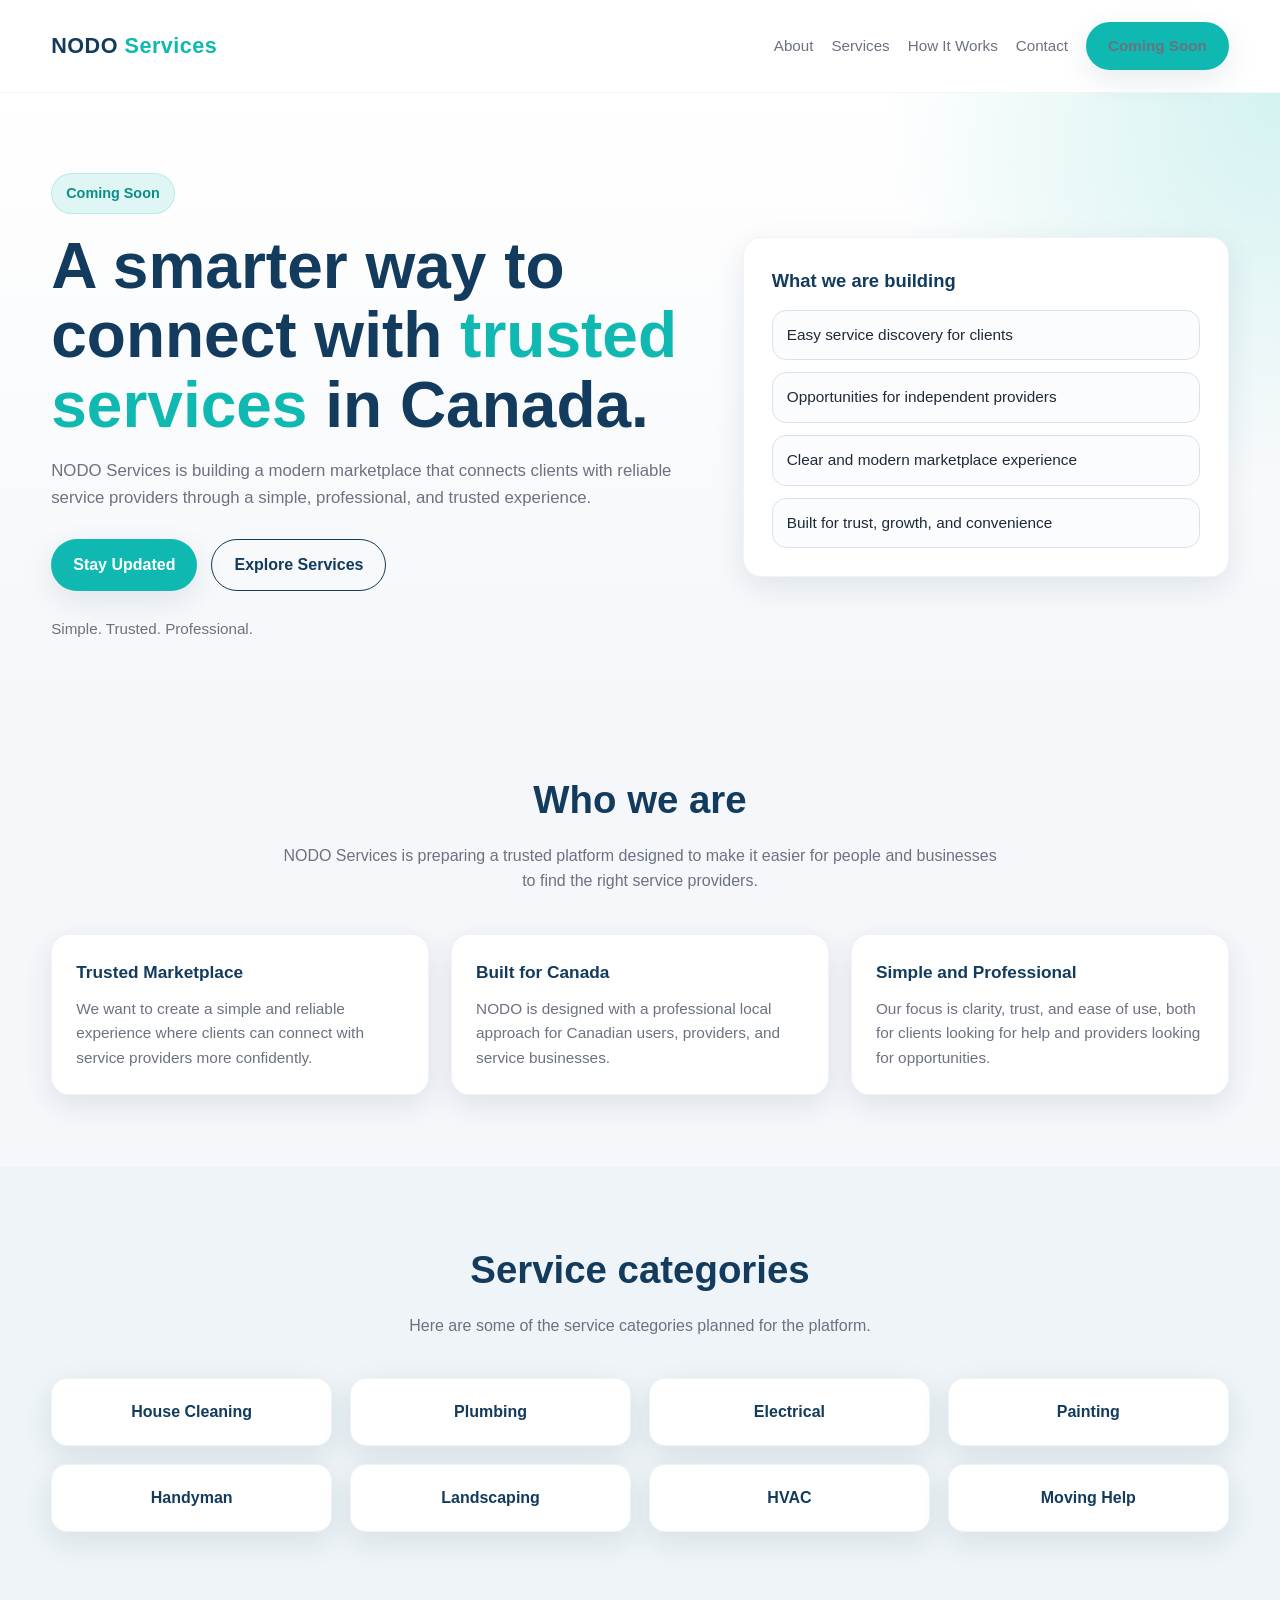
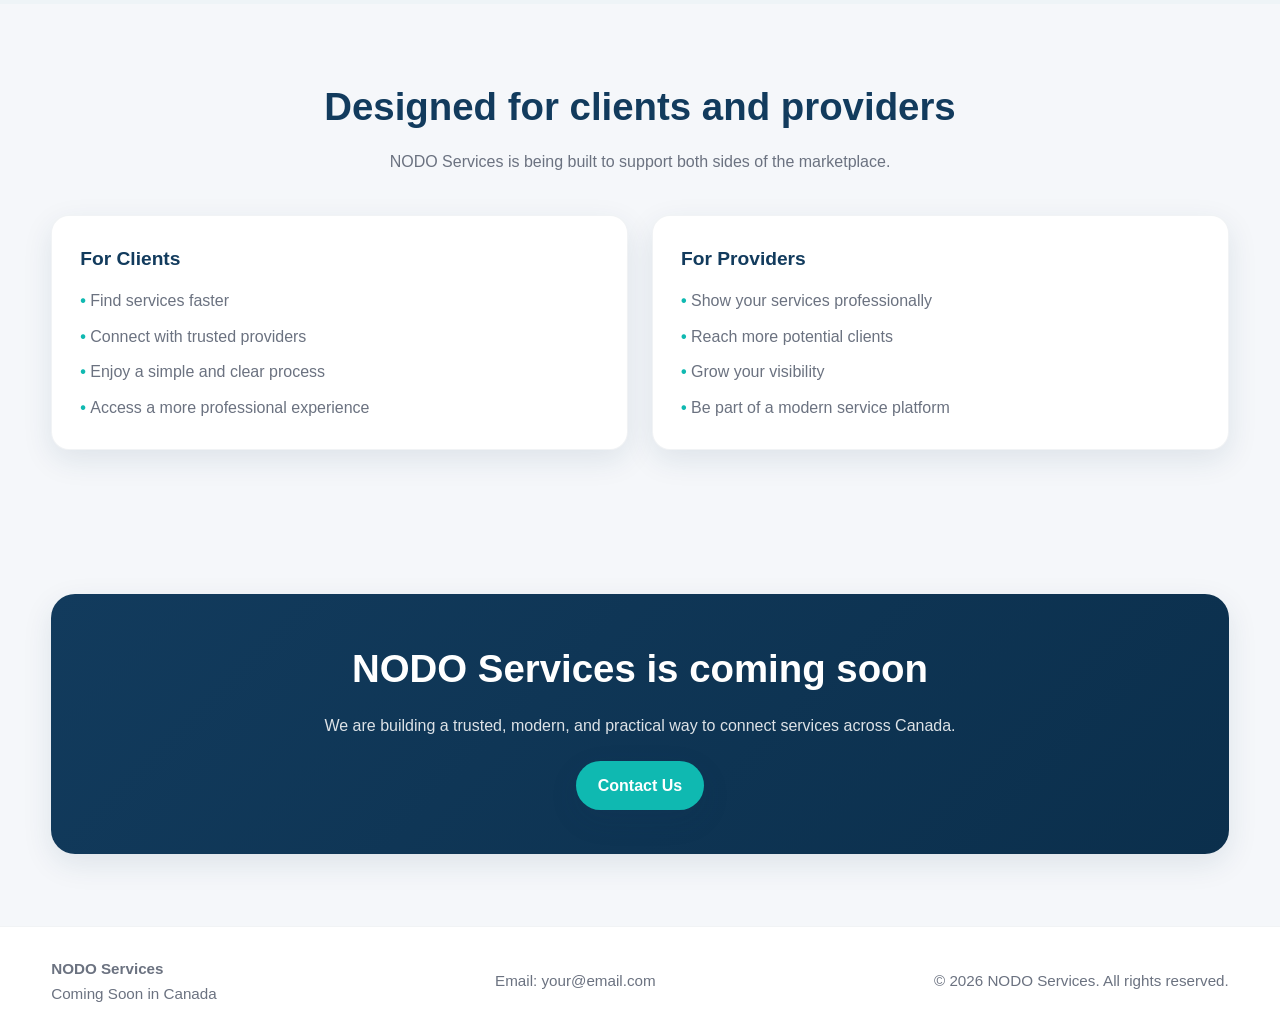
==== index.html @ 9029a801 "index.html" ====
<!DOCTYPE html>
<html lang="en">
<head>
  <meta charset="UTF-8" />
  <meta name="viewport" content="width=device-width, initial-scale=1.0" />
  <title>NODO Services | Coming Soon</title>
  <meta
    name="description"
    content="NODO Services is building a trusted Canadian marketplace connecting clients with service providers."
  />
  <style>
    :root {
      --primary: #0FB9B1;
      --primary-dark: #0A8F89;
      --secondary: #123B5D;
      --bg: #F5F7FA;
      --white: #FFFFFF;
      --text: #1F2A37;
      --muted: #6B7280;
      --border: #D9E2EC;
      --shadow: 0 10px 30px rgba(18, 59, 93, 0.10);
      --radius: 18px;
      --max-width: 1180px;
    }

    * {
      box-sizing: border-box;
      margin: 0;
      padding: 0;
    }

    html {
      scroll-behavior: smooth;
    }

    body {
      font-family: Arial, sans-serif;
      background: var(--bg);
      color: var(--text);
      line-height: 1.6;
    }

    a {
      text-decoration: none;
      color: inherit;
    }

    img {
      max-width: 100%;
      display: block;
    }

    .container {
      width: min(92%, var(--max-width));
      margin: 0 auto;
    }

    .topbar {
      padding: 22px 0;
      background: var(--white);
      border-bottom: 1px solid rgba(0,0,0,0.04);
      position: sticky;
      top: 0;
      z-index: 20;
    }

    .nav {
      display: flex;
      align-items: center;
      justify-content: space-between;
      gap: 20px;
    }

    .logo {
      font-size: 1.35rem;
      font-weight: 700;
      color: var(--secondary);
      letter-spacing: 0.5px;
    }

    .logo span {
      color: var(--primary);
    }

    .nav-links {
      display: flex;
      align-items: center;
      gap: 18px;
      flex-wrap: wrap;
    }

    .nav-links a {
      color: var(--muted);
      font-size: 0.95rem;
      transition: 0.2s ease;
    }

    .nav-links a:hover {
      color: var(--secondary);
    }

    .btn {
      display: inline-flex;
      align-items: center;
      justify-content: center;
      padding: 12px 22px;
      border-radius: 999px;
      font-weight: 700;
      transition: 0.2s ease;
      border: none;
      cursor: pointer;
    }

    .btn-primary {
      background: var(--primary);
      color: var(--white);
      box-shadow: var(--shadow);
    }

    .btn-primary:hover {
      background: var(--primary-dark);
      transform: translateY(-1px);
    }

    .btn-outline {
      border: 1.5px solid var(--secondary);
      color: var(--secondary);
      background: transparent;
    }

    .btn-outline:hover {
      background: rgba(18, 59, 93, 0.06);
    }

    .hero {
      padding: 80px 0 56px;
      background:
        radial-gradient(circle at top right, rgba(15, 185, 177, 0.18), transparent 28%),
        linear-gradient(180deg, #ffffff 0%, #f5f7fa 100%);
    }

    .hero-grid {
      display: grid;
      grid-template-columns: 1.15fr 0.85fr;
      gap: 34px;
      align-items: center;
    }

    .badge {
      display: inline-block;
      background: rgba(15, 185, 177, 0.12);
      color: var(--primary-dark);
      border: 1px solid rgba(15, 185, 177, 0.18);
      padding: 8px 14px;
      border-radius: 999px;
      font-size: 0.9rem;
      font-weight: 700;
      margin-bottom: 18px;
    }

    .hero h1 {
      font-size: clamp(2.2rem, 5vw, 4rem);
      line-height: 1.08;
      color: var(--secondary);
      margin-bottom: 18px;
    }

    .hero h1 span {
      color: var(--primary);
    }

    .hero p {
      font-size: 1.05rem;
      color: var(--muted);
      max-width: 640px;
      margin-bottom: 28px;
    }

    .hero-actions {
      display: flex;
      gap: 14px;
      flex-wrap: wrap;
      margin-bottom: 26px;
    }

    .hero-note {
      color: var(--muted);
      font-size: 0.95rem;
    }

    .hero-card {
      background: var(--white);
      border-radius: var(--radius);
      padding: 28px;
      box-shadow: var(--shadow);
      border: 1px solid rgba(18, 59, 93, 0.06);
    }

    .hero-card h3 {
      color: var(--secondary);
      margin-bottom: 14px;
      font-size: 1.15rem;
    }

    .hero-list {
      list-style: none;
      display: grid;
      gap: 12px;
    }

    .hero-list li {
      padding: 12px 14px;
      border: 1px solid var(--border);
      border-radius: 14px;
      background: #fbfcfd;
      color: var(--text);
      font-size: 0.96rem;
    }

    .section {
      padding: 72px 0;
    }

    .section-title {
      text-align: center;
      max-width: 720px;
      margin: 0 auto 40px;
    }

    .section-title h2 {
      color: var(--secondary);
      font-size: clamp(1.8rem, 3vw, 2.6rem);
      margin-bottom: 12px;
    }

    .section-title p {
      color: var(--muted);
      font-size: 1rem;
    }

    .cards {
      display: grid;
      grid-template-columns: repeat(3, 1fr);
      gap: 22px;
    }

    .card {
      background: var(--white);
      padding: 24px;
      border-radius: var(--radius);
      border: 1px solid rgba(18, 59, 93, 0.06);
      box-shadow: var(--shadow);
    }

    .card h3 {
      color: var(--secondary);
      margin-bottom: 10px;
      font-size: 1.08rem;
    }

    .card p {
      color: var(--muted);
      font-size: 0.96rem;
    }

    .services-grid {
      display: grid;
      grid-template-columns: repeat(4, 1fr);
      gap: 18px;
    }

    .service-item {
      background: var(--white);
      border-radius: 16px;
      padding: 20px 18px;
      text-align: center;
      border: 1px solid rgba(18, 59, 93, 0.06);
      box-shadow: var(--shadow);
      font-weight: 700;
      color: var(--secondary);
    }

    .split {
      display: grid;
      grid-template-columns: 1fr 1fr;
      gap: 24px;
    }

    .panel {
      background: var(--white);
      border-radius: var(--radius);
      padding: 28px;
      box-shadow: var(--shadow);
      border: 1px solid rgba(18, 59, 93, 0.06);
    }

    .panel h3 {
      color: var(--secondary);
      margin-bottom: 14px;
      font-size: 1.2rem;
    }

    .panel ul {
      list-style: none;
      display: grid;
      gap: 10px;
      color: var(--muted);
    }

    .panel ul li::before {
      content: "• ";
      color: var(--primary);
      font-weight: bold;
    }

    .cta {
      padding: 72px 0;
    }

    .cta-box {
      background: linear-gradient(135deg, var(--secondary), #0b2f4c);
      color: var(--white);
      border-radius: 24px;
      padding: 44px 32px;
      text-align: center;
      box-shadow: var(--shadow);
    }

    .cta-box h2 {
      font-size: clamp(1.8rem, 3vw, 2.8rem);
      margin-bottom: 14px;
    }

    .cta-box p {
      max-width: 700px;
      margin: 0 auto 22px;
      color: rgba(255,255,255,0.86);
    }

    .cta-box .btn-primary {
      background: var(--primary);
    }

    .footer {
      background: var(--white);
      border-top: 1px solid rgba(18, 59, 93, 0.06);
      padding: 30px 0;
    }

    .footer-inner {
      display: flex;
      justify-content: space-between;
      align-items: center;
      gap: 16px;
      flex-wrap: wrap;
      color: var(--muted);
      font-size: 0.95rem;
    }

    @media (max-width: 980px) {
      .hero-grid,
      .cards,
      .services-grid,
      .split {
        grid-template-columns: 1fr 1fr;
      }
    }

    @media (max-width: 720px) {
      .nav {
        flex-direction: column;
        align-items: flex-start;
      }

      .nav-links {
        gap: 12px;
      }

      .hero {
        padding-top: 56px;
      }

      .hero-grid,
      .cards,
      .services-grid,
      .split {
        grid-template-columns: 1fr;
      }

      .hero-actions {
        flex-direction: column;
        align-items: stretch;
      }

      .footer-inner {
        flex-direction: column;
        align-items: flex-start;
      }
    }
  </style>
</head>
<body>
  <header class="topbar">
    <div class="container nav">
      <div class="logo">NODO <span>Services</span></div>
      <nav class="nav-links">
        <a href="#about">About</a>
        <a href="#services">Services</a>
        <a href="#clients-providers">How It Works</a>
        <a href="#contact">Contact</a>
        <a href="#contact" class="btn btn-primary">Coming Soon</a>
      </nav>
    </div>
  </header>

  <section class="hero">
    <div class="container hero-grid">
      <div>
        <div class="badge">Coming Soon</div>
        <h1>A smarter way to connect with <span>trusted services</span> in Canada.</h1>
        <p>
          NODO Services is building a modern marketplace that connects clients
          with reliable service providers through a simple, professional, and trusted experience.
        </p>

        <div class="hero-actions">
          <a href="#contact" class="btn btn-primary">Stay Updated</a>
          <a href="#services" class="btn btn-outline">Explore Services</a>
        </div>

        <div class="hero-note">
          Simple. Trusted. Professional.
        </div>
      </div>

      <div class="hero-card">
        <h3>What we are building</h3>
        <ul class="hero-list">
          <li>Easy service discovery for clients</li>
          <li>Opportunities for independent providers</li>
          <li>Clear and modern marketplace experience</li>
          <li>Built for trust, growth, and convenience</li>
        </ul>
      </div>
    </div>
  </section>

  <section id="about" class="section">
    <div class="container">
      <div class="section-title">
        <h2>Who we are</h2>
        <p>
          NODO Services is preparing a trusted platform designed to make it easier
          for people and businesses to find the right service providers.
        </p>
      </div>

      <div class="cards">
        <div class="card">
          <h3>Trusted Marketplace</h3>
          <p>
            We want to create a simple and reliable experience where clients can
            connect with service providers more confidently.
          </p>
        </div>

        <div class="card">
          <h3>Built for Canada</h3>
          <p>
            NODO is designed with a professional local approach for Canadian users,
            providers, and service businesses.
          </p>
        </div>

        <div class="card">
          <h3>Simple and Professional</h3>
          <p>
            Our focus is clarity, trust, and ease of use, both for clients looking
            for help and providers looking for opportunities.
          </p>
        </div>
      </div>
    </div>
  </section>

  <section id="services" class="section" style="background: #eef4f7;">
    <div class="container">
      <div class="section-title">
        <h2>Service categories</h2>
        <p>
          Here are some of the service categories planned for the platform.
        </p>
      </div>

      <div class="services-grid">
        <div class="service-item">House Cleaning</div>
        <div class="service-item">Plumbing</div>
        <div class="service-item">Electrical</div>
        <div class="service-item">Painting</div>
        <div class="service-item">Handyman</div>
        <div class="service-item">Landscaping</div>
        <div class="service-item">HVAC</div>
        <div class="service-item">Moving Help</div>
      </div>
    </div>
  </section>

  <section id="clients-providers" class="section">
    <div class="container">
      <div class="section-title">
        <h2>Designed for clients and providers</h2>
        <p>
          NODO Services is being built to support both sides of the marketplace.
        </p>
      </div>

      <div class="split">
        <div class="panel">
          <h3>For Clients</h3>
          <ul>
            <li>Find services faster</li>
            <li>Connect with trusted providers</li>
            <li>Enjoy a simple and clear process</li>
            <li>Access a more professional experience</li>
          </ul>
        </div>

        <div class="panel">
          <h3>For Providers</h3>
          <ul>
            <li>Show your services professionally</li>
            <li>Reach more potential clients</li>
            <li>Grow your visibility</li>
            <li>Be part of a modern service platform</li>
          </ul>
        </div>
      </div>
    </div>
  </section>

  <section class="cta">
    <div class="container">
      <div class="cta-box">
        <h2>NODO Services is coming soon</h2>
        <p>
          We are building a trusted, modern, and practical way to connect services across Canada.
        </p>
        <a href="#contact" class="btn btn-primary">Contact Us</a>
      </div>
    </div>
  </section>

  <footer id="contact" class="footer">
    <div class="container footer-inner">
      <div>
        <strong>NODO Services</strong><br />
        Coming Soon in Canada
      </div>
      <div>
        Email: your@email.com
      </div>
      <div>
        © 2026 NODO Services. All rights reserved.
      </div>
    </div>
  </footer>
</body>
</html>
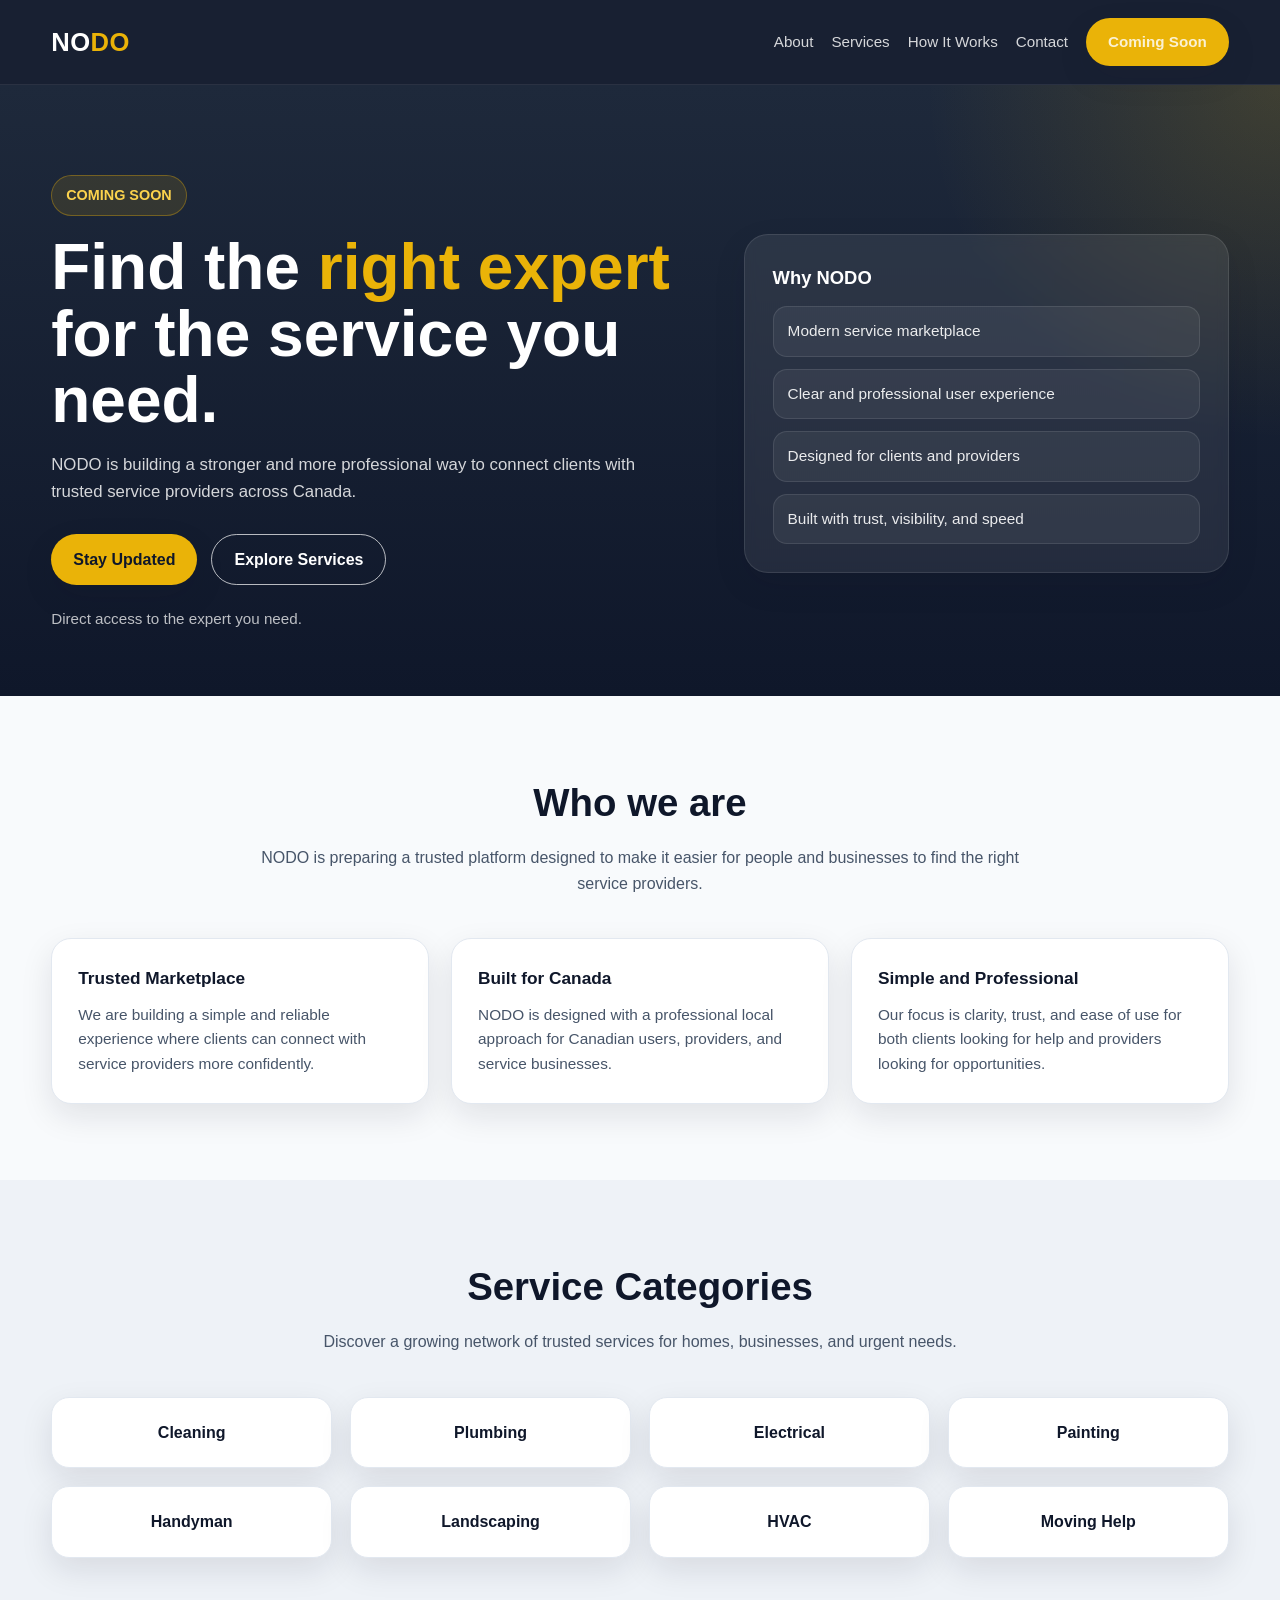
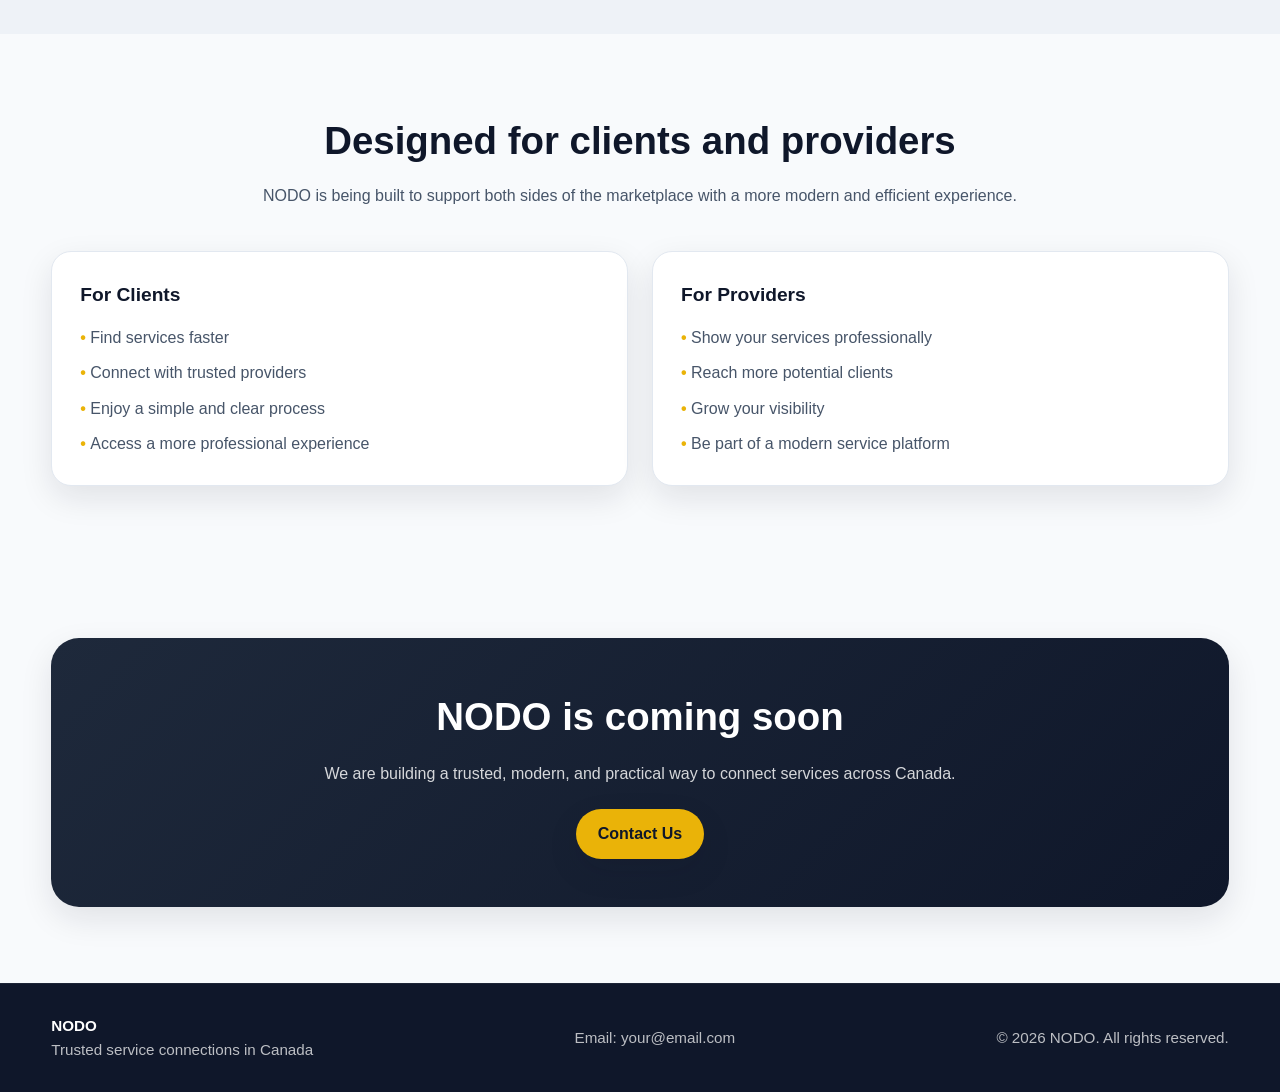
==== commit 618b2be6: "Revise title, styles, and content for NODO Updated branding and color scheme in the HTML file." ====
--- a/index.html
+++ b/index.html
@@ -3,23 +3,25 @@
 <head>
   <meta charset="UTF-8" />
   <meta name="viewport" content="width=device-width, initial-scale=1.0" />
-  <title>NODO Services | Coming Soon</title>
+  <title>NODO | Coming Soon</title>
   <meta
     name="description"
-    content="NODO Services is building a trusted Canadian marketplace connecting clients with service providers."
+    content="NODO is building a trusted Canadian marketplace connecting clients with service providers."
   />
   <style>
     :root {
-      --primary: #0FB9B1;
-      --primary-dark: #0A8F89;
-      --secondary: #123B5D;
-      --bg: #F5F7FA;
+      --primary: #EAB308;
+      --primary-dark: #CA8A04;
+      --secondary: #0F172A;
+      --secondary-2: #334155;
+      --bg: #F8FAFC;
+      --bg-soft: #EEF2F7;
       --white: #FFFFFF;
-      --text: #1F2A37;
-      --muted: #6B7280;
-      --border: #D9E2EC;
-      --shadow: 0 10px 30px rgba(18, 59, 93, 0.10);
-      --radius: 18px;
+      --text: #0F172A;
+      --muted: #475569;
+      --border: #E2E8F0;
+      --shadow: 0 12px 32px rgba(15, 23, 42, 0.10);
+      --radius: 20px;
       --max-width: 1180px;
     }
 
@@ -56,12 +58,13 @@
     }
 
     .topbar {
-      padding: 22px 0;
-      background: var(--white);
-      border-bottom: 1px solid rgba(0,0,0,0.04);
+      padding: 18px 0;
+      background: rgba(15, 23, 42, 0.96);
+      border-bottom: 1px solid rgba(255, 255, 255, 0.08);
       position: sticky;
       top: 0;
       z-index: 20;
+      backdrop-filter: blur(10px);
     }
 
     .nav {
@@ -72,10 +75,10 @@
     }
 
     .logo {
-      font-size: 1.35rem;
-      font-weight: 700;
-      color: var(--secondary);
+      font-size: 1.6rem;
+      font-weight: 800;
       letter-spacing: 0.5px;
+      color: var(--white);
     }
 
     .logo span {
@@ -90,13 +93,13 @@
     }
 
     .nav-links a {
-      color: var(--muted);
+      color: rgba(255,255,255,0.82);
       font-size: 0.95rem;
       transition: 0.2s ease;
     }
 
     .nav-links a:hover {
-      color: var(--secondary);
+      color: var(--primary);
     }
 
     .btn {
@@ -113,7 +116,7 @@
 
     .btn-primary {
       background: var(--primary);
-      color: var(--white);
+      color: var(--secondary);
       box-shadow: var(--shadow);
     }
 
@@ -123,34 +126,35 @@
     }
 
     .btn-outline {
-      border: 1.5px solid var(--secondary);
-      color: var(--secondary);
+      border: 1.5px solid rgba(255,255,255,0.70);
+      color: var(--white);
       background: transparent;
     }
 
     .btn-outline:hover {
-      background: rgba(18, 59, 93, 0.06);
+      background: rgba(255,255,255,0.08);
     }
 
     .hero {
-      padding: 80px 0 56px;
+      padding: 90px 0 64px;
       background:
-        radial-gradient(circle at top right, rgba(15, 185, 177, 0.18), transparent 28%),
-        linear-gradient(180deg, #ffffff 0%, #f5f7fa 100%);
+        radial-gradient(circle at top right, rgba(234, 179, 8, 0.16), transparent 25%),
+        linear-gradient(180deg, #1E293B 0%, #0F172A 100%);
+      color: var(--white);
     }
 
     .hero-grid {
       display: grid;
       grid-template-columns: 1.15fr 0.85fr;
-      gap: 34px;
+      gap: 36px;
       align-items: center;
     }
 
     .badge {
       display: inline-block;
-      background: rgba(15, 185, 177, 0.12);
-      color: var(--primary-dark);
-      border: 1px solid rgba(15, 185, 177, 0.18);
+      background: rgba(234, 179, 8, 0.12);
+      color: #FCD34D;
+      border: 1px solid rgba(234, 179, 8, 0.35);
       padding: 8px 14px;
       border-radius: 999px;
       font-size: 0.9rem;
@@ -159,10 +163,10 @@
     }
 
     .hero h1 {
-      font-size: clamp(2.2rem, 5vw, 4rem);
-      line-height: 1.08;
-      color: var(--secondary);
+      font-size: clamp(2.4rem, 5vw, 4.2rem);
+      line-height: 1.04;
       margin-bottom: 18px;
+      max-width: 700px;
     }
 
     .hero h1 span {
@@ -171,8 +175,8 @@
 
     .hero p {
       font-size: 1.05rem;
-      color: var(--muted);
-      max-width: 640px;
+      color: rgba(255,255,255,0.82);
+      max-width: 620px;
       margin-bottom: 28px;
     }
 
@@ -180,24 +184,25 @@
       display: flex;
       gap: 14px;
       flex-wrap: wrap;
-      margin-bottom: 26px;
+      margin-bottom: 22px;
     }
 
     .hero-note {
-      color: var(--muted);
+      color: rgba(255,255,255,0.72);
       font-size: 0.95rem;
     }
 
     .hero-card {
-      background: var(--white);
-      border-radius: var(--radius);
+      background: rgba(255,255,255,0.08);
+      border-radius: 24px;
       padding: 28px;
       box-shadow: var(--shadow);
-      border: 1px solid rgba(18, 59, 93, 0.06);
+      border: 1px solid rgba(255,255,255,0.10);
+      backdrop-filter: blur(6px);
     }
 
     .hero-card h3 {
-      color: var(--secondary);
+      color: var(--white);
       margin-bottom: 14px;
       font-size: 1.15rem;
     }
@@ -210,26 +215,26 @@
 
     .hero-list li {
       padding: 12px 14px;
-      border: 1px solid var(--border);
+      border: 1px solid rgba(255,255,255,0.10);
       border-radius: 14px;
-      background: #fbfcfd;
-      color: var(--text);
+      background: rgba(255,255,255,0.06);
+      color: rgba(255,255,255,0.9);
       font-size: 0.96rem;
     }
 
     .section {
-      padding: 72px 0;
+      padding: 76px 0;
     }
 
     .section-title {
       text-align: center;
-      max-width: 720px;
-      margin: 0 auto 40px;
+      max-width: 760px;
+      margin: 0 auto 42px;
     }
 
     .section-title h2 {
       color: var(--secondary);
-      font-size: clamp(1.8rem, 3vw, 2.6rem);
+      font-size: clamp(1.9rem, 3vw, 2.8rem);
       margin-bottom: 12px;
     }
 
@@ -246,9 +251,9 @@
 
     .card {
       background: var(--white);
-      padding: 24px;
+      padding: 26px;
       border-radius: var(--radius);
-      border: 1px solid rgba(18, 59, 93, 0.06);
+      border: 1px solid var(--border);
       box-shadow: var(--shadow);
     }
 
@@ -263,6 +268,10 @@
       font-size: 0.96rem;
     }
 
+    .services-section {
+      background: var(--bg-soft);
+    }
+
     .services-grid {
       display: grid;
       grid-template-columns: repeat(4, 1fr);
@@ -271,10 +280,10 @@
 
     .service-item {
       background: var(--white);
-      border-radius: 16px;
-      padding: 20px 18px;
+      border-radius: 18px;
+      padding: 22px 18px;
       text-align: center;
-      border: 1px solid rgba(18, 59, 93, 0.06);
+      border: 1px solid var(--border);
       box-shadow: var(--shadow);
       font-weight: 700;
       color: var(--secondary);
@@ -291,7 +300,7 @@
       border-radius: var(--radius);
       padding: 28px;
       box-shadow: var(--shadow);
-      border: 1px solid rgba(18, 59, 93, 0.06);
+      border: 1px solid var(--border);
     }
 
     .panel h3 {
@@ -314,14 +323,14 @@
     }
 
     .cta {
-      padding: 72px 0;
+      padding: 76px 0;
     }
 
     .cta-box {
-      background: linear-gradient(135deg, var(--secondary), #0b2f4c);
+      background: linear-gradient(135deg, #1E293B, #0F172A);
       color: var(--white);
-      border-radius: 24px;
-      padding: 44px 32px;
+      border-radius: 28px;
+      padding: 48px 32px;
       text-align: center;
       box-shadow: var(--shadow);
     }
@@ -334,16 +343,12 @@
     .cta-box p {
       max-width: 700px;
       margin: 0 auto 22px;
-      color: rgba(255,255,255,0.86);
-    }
-
-    .cta-box .btn-primary {
-      background: var(--primary);
+      color: rgba(255,255,255,0.82);
     }
 
     .footer {
-      background: var(--white);
-      border-top: 1px solid rgba(18, 59, 93, 0.06);
+      background: var(--secondary);
+      border-top: 1px solid rgba(255,255,255,0.06);
       padding: 30px 0;
     }
 
@@ -353,7 +358,7 @@
       align-items: center;
       gap: 16px;
       flex-wrap: wrap;
-      color: var(--muted);
+      color: rgba(255,255,255,0.72);
       font-size: 0.95rem;
     }
 
@@ -402,7 +407,7 @@
 <body>
   <header class="topbar">
     <div class="container nav">
-      <div class="logo">NODO <span>Services</span></div>
+      <div class="logo">NO<span>DO</span></div>
       <nav class="nav-links">
         <a href="#about">About</a>
         <a href="#services">Services</a>
@@ -416,11 +421,11 @@
   <section class="hero">
     <div class="container hero-grid">
       <div>
-        <div class="badge">Coming Soon</div>
-        <h1>A smarter way to connect with <span>trusted services</span> in Canada.</h1>
+        <div class="badge">COMING SOON</div>
+        <h1>Find the <span>right expert</span> for the service you need.</h1>
         <p>
-          NODO Services is building a modern marketplace that connects clients
-          with reliable service providers through a simple, professional, and trusted experience.
+          NODO is building a stronger and more professional way to connect clients
+          with trusted service providers across Canada.
         </p>
 
         <div class="hero-actions">
@@ -429,17 +434,17 @@
         </div>
 
         <div class="hero-note">
-          Simple. Trusted. Professional.
+          Direct access to the expert you need.
         </div>
       </div>
 
       <div class="hero-card">
-        <h3>What we are building</h3>
+        <h3>Why NODO</h3>
         <ul class="hero-list">
-          <li>Easy service discovery for clients</li>
-          <li>Opportunities for independent providers</li>
-          <li>Clear and modern marketplace experience</li>
-          <li>Built for trust, growth, and convenience</li>
+          <li>Modern service marketplace</li>
+          <li>Clear and professional user experience</li>
+          <li>Designed for clients and providers</li>
+          <li>Built with trust, visibility, and speed</li>
         </ul>
       </div>
     </div>
@@ -450,7 +455,7 @@
       <div class="section-title">
         <h2>Who we are</h2>
         <p>
-          NODO Services is preparing a trusted platform designed to make it easier
+          NODO is preparing a trusted platform designed to make it easier
           for people and businesses to find the right service providers.
         </p>
       </div>
@@ -459,7 +464,7 @@
         <div class="card">
           <h3>Trusted Marketplace</h3>
           <p>
-            We want to create a simple and reliable experience where clients can
+            We are building a simple and reliable experience where clients can
             connect with service providers more confidently.
           </p>
         </div>
@@ -475,7 +480,7 @@
         <div class="card">
           <h3>Simple and Professional</h3>
           <p>
-            Our focus is clarity, trust, and ease of use, both for clients looking
+            Our focus is clarity, trust, and ease of use for both clients looking
             for help and providers looking for opportunities.
           </p>
         </div>
@@ -483,17 +488,17 @@
     </div>
   </section>
 
-  <section id="services" class="section" style="background: #eef4f7;">
+  <section id="services" class="section services-section">
     <div class="container">
       <div class="section-title">
-        <h2>Service categories</h2>
+        <h2>Service Categories</h2>
         <p>
-          Here are some of the service categories planned for the platform.
+          Discover a growing network of trusted services for homes, businesses, and urgent needs.
         </p>
       </div>
 
       <div class="services-grid">
-        <div class="service-item">House Cleaning</div>
+        <div class="service-item">Cleaning</div>
         <div class="service-item">Plumbing</div>
         <div class="service-item">Electrical</div>
         <div class="service-item">Painting</div>
@@ -510,7 +515,7 @@
       <div class="section-title">
         <h2>Designed for clients and providers</h2>
         <p>
-          NODO Services is being built to support both sides of the marketplace.
+          NODO is being built to support both sides of the marketplace with a more modern and efficient experience.
         </p>
       </div>
 
@@ -541,7 +546,7 @@
   <section class="cta">
     <div class="container">
       <div class="cta-box">
-        <h2>NODO Services is coming soon</h2>
+        <h2>NODO is coming soon</h2>
         <p>
           We are building a trusted, modern, and practical way to connect services across Canada.
         </p>
@@ -553,14 +558,14 @@
   <footer id="contact" class="footer">
     <div class="container footer-inner">
       <div>
-        <strong>NODO Services</strong><br />
-        Coming Soon in Canada
+        <strong style="color:#FFFFFF;">NODO</strong><br />
+        Trusted service connections in Canada
       </div>
       <div>
         Email: your@email.com
       </div>
       <div>
-        © 2026 NODO Services. All rights reserved.
+        © 2026 NODO. All rights reserved.
       </div>
     </div>
   </footer>
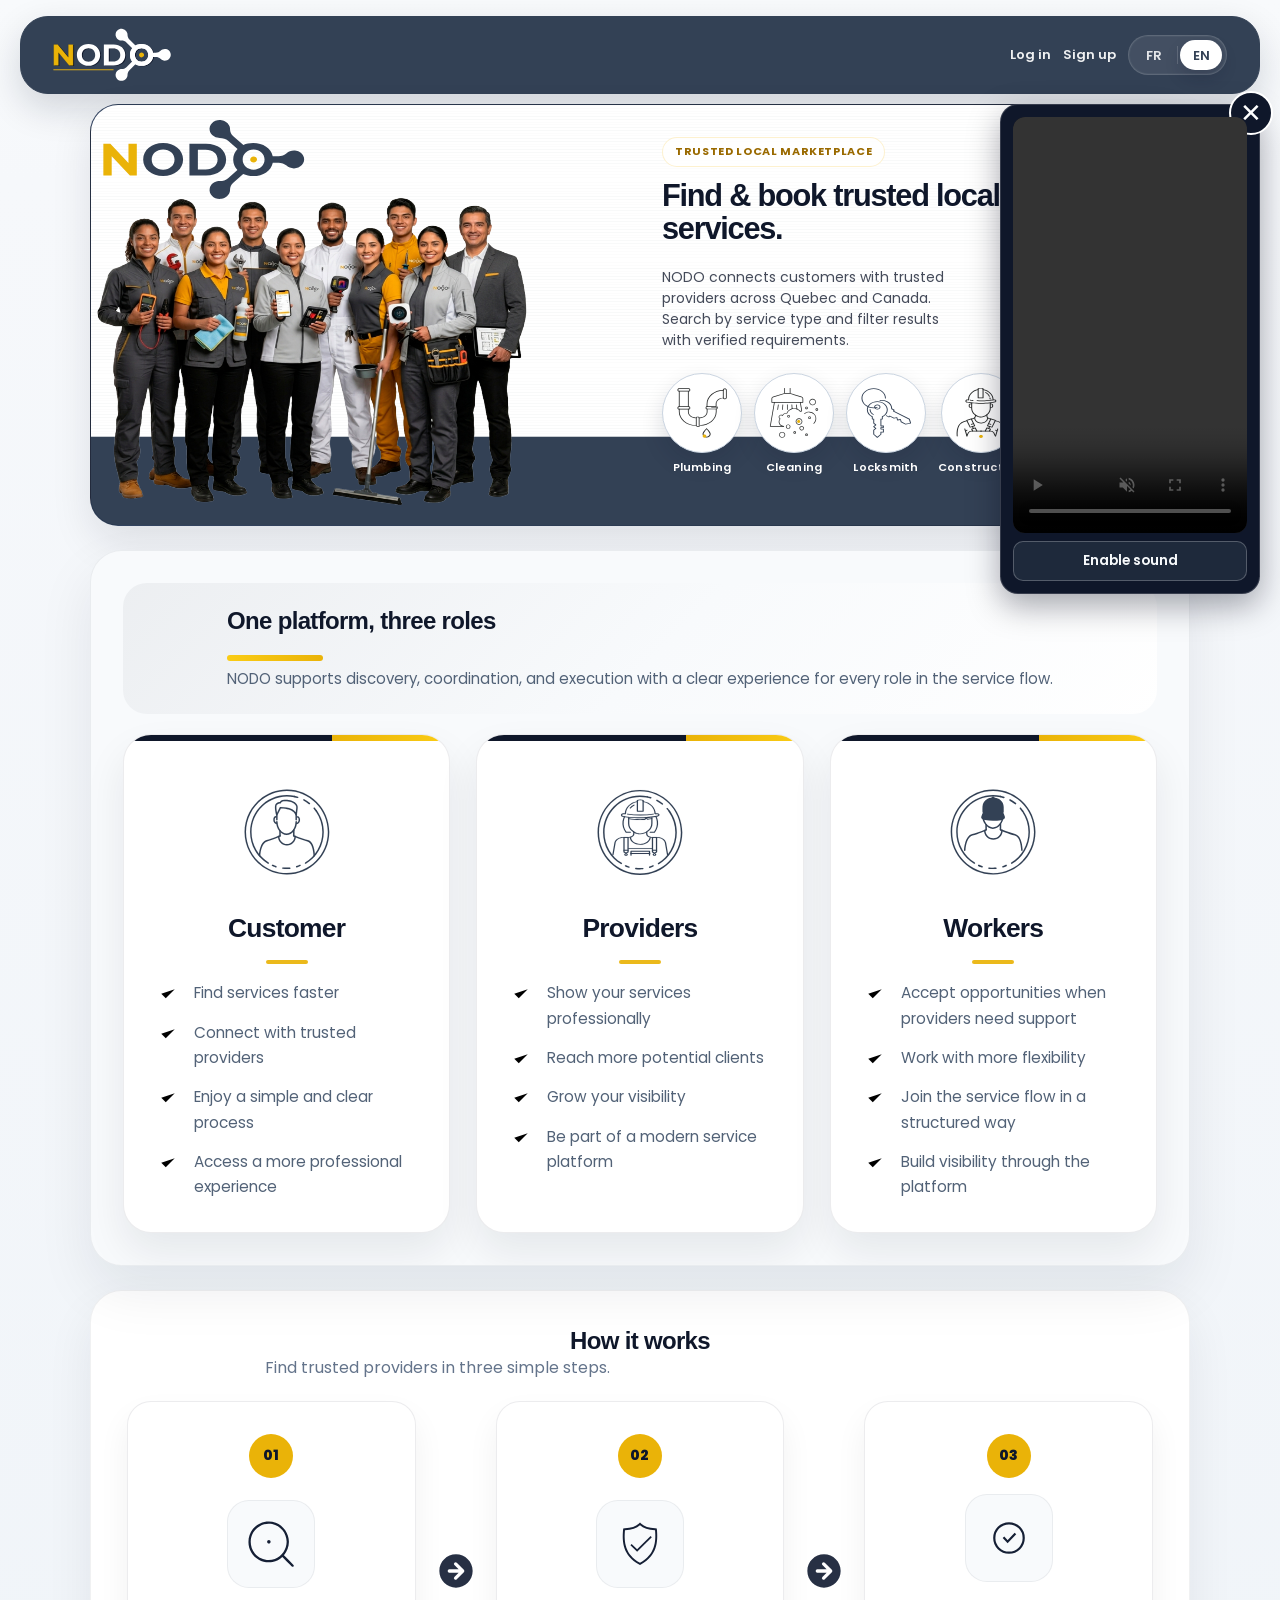
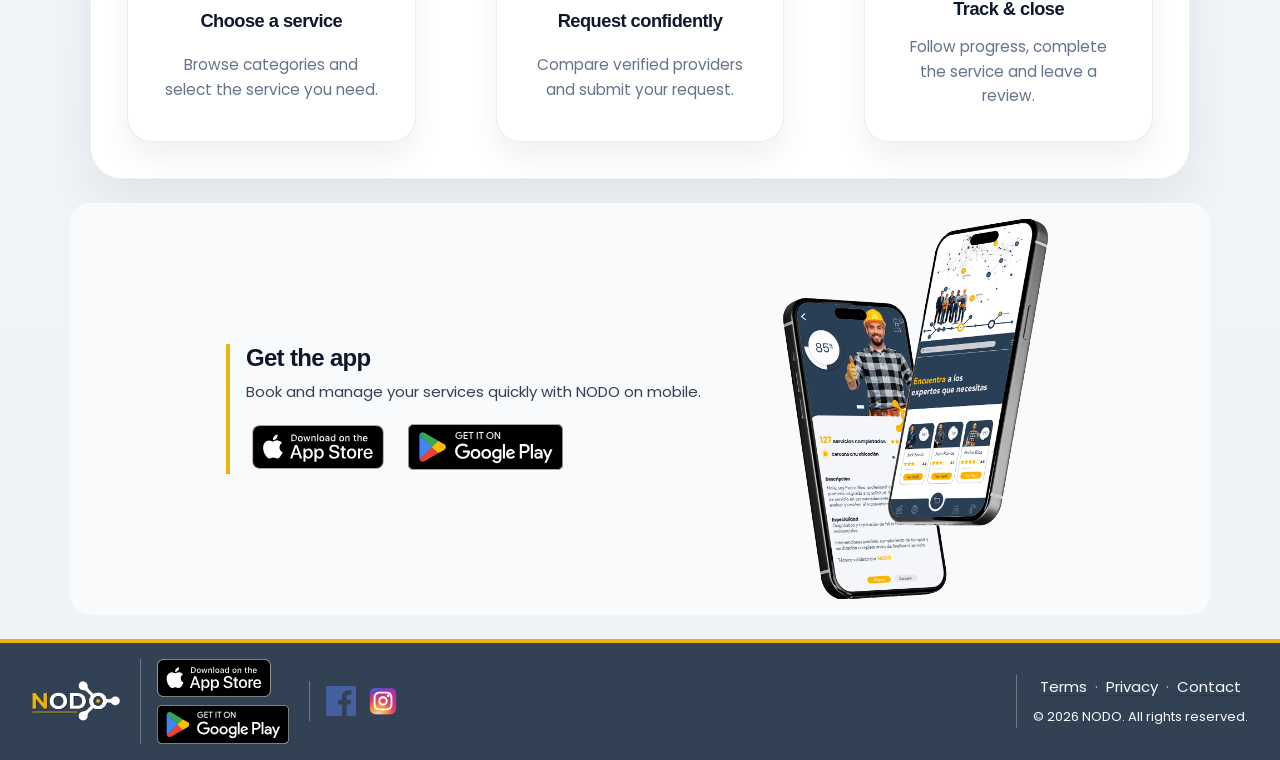
==== commit 4f6b73e8: "feat(home): publish-ready static NODO homepage with EN/FR promotional videos Co-authored-by: Copilot" ====
--- a/index.html
+++ b/index.html
@@ -1,573 +1,281 @@
 <!DOCTYPE html>
 <html lang="en">
 <head>
-  <meta charset="UTF-8" />
-  <meta name="viewport" content="width=device-width, initial-scale=1.0" />
-  <title>NODO | Coming Soon</title>
+  <meta charset="UTF-8">
+  <meta name="viewport" content="width=device-width, initial-scale=1">
+  <meta name="theme-color" content="#0F172A">
+  <meta name="application-name" content="NODO">
+  <meta name="apple-mobile-web-app-title" content="NODO">
+  <meta name="mobile-web-app-capable" content="yes">
+  <meta name="apple-mobile-web-app-capable" content="yes">
+  <title data-i18n="pageTitle">NODO | Find &amp; Book Trusted Services</title>
   <meta
     name="description"
-    content="NODO is building a trusted Canadian marketplace connecting clients with service providers."
-  />
-  <style>
-    :root {
-      --primary: #EAB308;
-      --primary-dark: #CA8A04;
-      --secondary: #0F172A;
-      --secondary-2: #334155;
-      --bg: #F8FAFC;
-      --bg-soft: #EEF2F7;
-      --white: #FFFFFF;
-      --text: #0F172A;
-      --muted: #475569;
-      --border: #E2E8F0;
-      --shadow: 0 12px 32px rgba(15, 23, 42, 0.10);
-      --radius: 20px;
-      --max-width: 1180px;
-    }
-
-    * {
-      box-sizing: border-box;
-      margin: 0;
-      padding: 0;
-    }
-
-    html {
-      scroll-behavior: smooth;
-    }
-
-    body {
-      font-family: Arial, sans-serif;
-      background: var(--bg);
-      color: var(--text);
-      line-height: 1.6;
-    }
-
-    a {
-      text-decoration: none;
-      color: inherit;
-    }
-
-    img {
-      max-width: 100%;
-      display: block;
-    }
-
-    .container {
-      width: min(92%, var(--max-width));
-      margin: 0 auto;
-    }
-
-    .topbar {
-      padding: 18px 0;
-      background: rgba(15, 23, 42, 0.96);
-      border-bottom: 1px solid rgba(255, 255, 255, 0.08);
-      position: sticky;
-      top: 0;
-      z-index: 20;
-      backdrop-filter: blur(10px);
-    }
-
-    .nav {
-      display: flex;
-      align-items: center;
-      justify-content: space-between;
-      gap: 20px;
-    }
-
-    .logo {
-      font-size: 1.6rem;
-      font-weight: 800;
-      letter-spacing: 0.5px;
-      color: var(--white);
-    }
-
-    .logo span {
-      color: var(--primary);
-    }
-
-    .nav-links {
-      display: flex;
-      align-items: center;
-      gap: 18px;
-      flex-wrap: wrap;
-    }
-
-    .nav-links a {
-      color: rgba(255,255,255,0.82);
-      font-size: 0.95rem;
-      transition: 0.2s ease;
-    }
-
-    .nav-links a:hover {
-      color: var(--primary);
-    }
-
-    .btn {
-      display: inline-flex;
-      align-items: center;
-      justify-content: center;
-      padding: 12px 22px;
-      border-radius: 999px;
-      font-weight: 700;
-      transition: 0.2s ease;
-      border: none;
-      cursor: pointer;
-    }
-
-    .btn-primary {
-      background: var(--primary);
-      color: var(--secondary);
-      box-shadow: var(--shadow);
-    }
-
-    .btn-primary:hover {
-      background: var(--primary-dark);
-      transform: translateY(-1px);
-    }
-
-    .btn-outline {
-      border: 1.5px solid rgba(255,255,255,0.70);
-      color: var(--white);
-      background: transparent;
-    }
-
-    .btn-outline:hover {
-      background: rgba(255,255,255,0.08);
-    }
-
-    .hero {
-      padding: 90px 0 64px;
-      background:
-        radial-gradient(circle at top right, rgba(234, 179, 8, 0.16), transparent 25%),
-        linear-gradient(180deg, #1E293B 0%, #0F172A 100%);
-      color: var(--white);
-    }
-
-    .hero-grid {
-      display: grid;
-      grid-template-columns: 1.15fr 0.85fr;
-      gap: 36px;
-      align-items: center;
-    }
-
-    .badge {
-      display: inline-block;
-      background: rgba(234, 179, 8, 0.12);
-      color: #FCD34D;
-      border: 1px solid rgba(234, 179, 8, 0.35);
-      padding: 8px 14px;
-      border-radius: 999px;
-      font-size: 0.9rem;
-      font-weight: 700;
-      margin-bottom: 18px;
-    }
-
-    .hero h1 {
-      font-size: clamp(2.4rem, 5vw, 4.2rem);
-      line-height: 1.04;
-      margin-bottom: 18px;
-      max-width: 700px;
-    }
-
-    .hero h1 span {
-      color: var(--primary);
-    }
-
-    .hero p {
-      font-size: 1.05rem;
-      color: rgba(255,255,255,0.82);
-      max-width: 620px;
-      margin-bottom: 28px;
-    }
-
-    .hero-actions {
-      display: flex;
-      gap: 14px;
-      flex-wrap: wrap;
-      margin-bottom: 22px;
-    }
-
-    .hero-note {
-      color: rgba(255,255,255,0.72);
-      font-size: 0.95rem;
-    }
-
-    .hero-card {
-      background: rgba(255,255,255,0.08);
-      border-radius: 24px;
-      padding: 28px;
-      box-shadow: var(--shadow);
-      border: 1px solid rgba(255,255,255,0.10);
-      backdrop-filter: blur(6px);
-    }
-
-    .hero-card h3 {
-      color: var(--white);
-      margin-bottom: 14px;
-      font-size: 1.15rem;
-    }
-
-    .hero-list {
-      list-style: none;
-      display: grid;
-      gap: 12px;
-    }
-
-    .hero-list li {
-      padding: 12px 14px;
-      border: 1px solid rgba(255,255,255,0.10);
-      border-radius: 14px;
-      background: rgba(255,255,255,0.06);
-      color: rgba(255,255,255,0.9);
-      font-size: 0.96rem;
-    }
-
-    .section {
-      padding: 76px 0;
-    }
-
-    .section-title {
-      text-align: center;
-      max-width: 760px;
-      margin: 0 auto 42px;
-    }
-
-    .section-title h2 {
-      color: var(--secondary);
-      font-size: clamp(1.9rem, 3vw, 2.8rem);
-      margin-bottom: 12px;
-    }
-
-    .section-title p {
-      color: var(--muted);
-      font-size: 1rem;
-    }
-
-    .cards {
-      display: grid;
-      grid-template-columns: repeat(3, 1fr);
-      gap: 22px;
-    }
-
-    .card {
-      background: var(--white);
-      padding: 26px;
-      border-radius: var(--radius);
-      border: 1px solid var(--border);
-      box-shadow: var(--shadow);
-    }
-
-    .card h3 {
-      color: var(--secondary);
-      margin-bottom: 10px;
-      font-size: 1.08rem;
-    }
-
-    .card p {
-      color: var(--muted);
-      font-size: 0.96rem;
-    }
-
-    .services-section {
-      background: var(--bg-soft);
-    }
-
-    .services-grid {
-      display: grid;
-      grid-template-columns: repeat(4, 1fr);
-      gap: 18px;
-    }
-
-    .service-item {
-      background: var(--white);
-      border-radius: 18px;
-      padding: 22px 18px;
-      text-align: center;
-      border: 1px solid var(--border);
-      box-shadow: var(--shadow);
-      font-weight: 700;
-      color: var(--secondary);
-    }
-
-    .split {
-      display: grid;
-      grid-template-columns: 1fr 1fr;
-      gap: 24px;
-    }
-
-    .panel {
-      background: var(--white);
-      border-radius: var(--radius);
-      padding: 28px;
-      box-shadow: var(--shadow);
-      border: 1px solid var(--border);
-    }
-
-    .panel h3 {
-      color: var(--secondary);
-      margin-bottom: 14px;
-      font-size: 1.2rem;
-    }
-
-    .panel ul {
-      list-style: none;
-      display: grid;
-      gap: 10px;
-      color: var(--muted);
-    }
-
-    .panel ul li::before {
-      content: "• ";
-      color: var(--primary);
-      font-weight: bold;
-    }
-
-    .cta {
-      padding: 76px 0;
-    }
-
-    .cta-box {
-      background: linear-gradient(135deg, #1E293B, #0F172A);
-      color: var(--white);
-      border-radius: 28px;
-      padding: 48px 32px;
-      text-align: center;
-      box-shadow: var(--shadow);
-    }
-
-    .cta-box h2 {
-      font-size: clamp(1.8rem, 3vw, 2.8rem);
-      margin-bottom: 14px;
-    }
-
-    .cta-box p {
-      max-width: 700px;
-      margin: 0 auto 22px;
-      color: rgba(255,255,255,0.82);
-    }
-
-    .footer {
-      background: var(--secondary);
-      border-top: 1px solid rgba(255,255,255,0.06);
-      padding: 30px 0;
-    }
-
-    .footer-inner {
-      display: flex;
-      justify-content: space-between;
-      align-items: center;
-      gap: 16px;
-      flex-wrap: wrap;
-      color: rgba(255,255,255,0.72);
-      font-size: 0.95rem;
-    }
-
-    @media (max-width: 980px) {
-      .hero-grid,
-      .cards,
-      .services-grid,
-      .split {
-        grid-template-columns: 1fr 1fr;
-      }
-    }
-
-    @media (max-width: 720px) {
-      .nav {
-        flex-direction: column;
-        align-items: flex-start;
-      }
-
-      .nav-links {
-        gap: 12px;
-      }
-
-      .hero {
-        padding-top: 56px;
-      }
-
-      .hero-grid,
-      .cards,
-      .services-grid,
-      .split {
-        grid-template-columns: 1fr;
-      }
-
-      .hero-actions {
-        flex-direction: column;
-        align-items: stretch;
-      }
-
-      .footer-inner {
-        flex-direction: column;
-        align-items: flex-start;
-      }
-    }
-  </style>
+    content="NODO connects customers with trusted service providers across Quebec and Canada."
+    data-i18n-content="metaDescription"
+  >
+  <link rel="icon" type="image/x-icon" sizes="16x16 32x32 48x48 64x64" href="/static/icons/favicon.ico?v=2">
+  <link rel="icon" type="image/png" sizes="32x32" href="/static/icons/favicon-32.png?v=2">
+  <link rel="icon" type="image/svg+xml" sizes="any" href="/static/icons/favicon.svg?v=2">
+  <link rel="apple-touch-icon" sizes="180x180" href="/static/icons/apple-touch-icon.png?v=2">
+  <link rel="manifest" href="/static/site.webmanifest?v=1">
+
+  <link rel="preconnect" href="https://fonts.googleapis.com">
+  <link rel="preconnect" href="https://fonts.gstatic.com" crossorigin>
+  <link href="https://fonts.googleapis.com/css2?family=Poppins:wght@400;500;600;700;800&display=swap" rel="stylesheet">
+  <link rel="stylesheet" href="/static/css/nodo-design-system.css">
+  <link rel="stylesheet" href="/static/css/nodo-client-page-spacing.css">
+  <link rel="stylesheet" href="/static/css/nodo-public-home-recovery.css">
+  <link rel="stylesheet" href="/static/css/nodo-home-video.css">
 </head>
-<body>
-  <header class="topbar">
-    <div class="container nav">
-      <div class="logo">NO<span>DO</span></div>
-      <nav class="nav-links">
-        <a href="#about">About</a>
-        <a href="#services">Services</a>
-        <a href="#clients-providers">How It Works</a>
-        <a href="#contact">Contact</a>
-        <a href="#contact" class="btn btn-primary">Coming Soon</a>
-      </nav>
+<body class="nodo-app">
+  <div class="nodo-shell nodo-shell--public-home">
+    <header class="nodo-header nodo-header--authenticated nodo-header--public-home">
+      <div class="nodo-header-container nodo-header-container--public-home">
+        <div class="nodo-header-left">
+          <a href="/" class="nodo-logo nodo-logo--public-home" aria-label="NODO home" data-i18n-aria-label="homeLabel">
+            <img src="/static/icons/LogoBL-Am.svg" alt="NODO" class="nodo-navbar-logo" loading="lazy">
+          </a>
+        </div>
+        <div class="nodo-header-right nodo-header-right--public-home">
+          <a href="#" class="nodo-link nodo-link--authenticated is-disabled-link" aria-disabled="true" data-i18n="headerLogin">Log in</a>
+          <a href="#" class="nodo-link nodo-link--authenticated is-disabled-link" aria-disabled="true" data-i18n="headerSignup">Sign up</a>
+          <div class="nodo-lang">
+            <div class="lang-toggle" aria-label="Language selector" data-i18n-aria-label="languageSelector">
+              <button type="button" class="lang-toggle__option" data-lang-option="fr" aria-pressed="false" aria-label="Français">FR</button>
+              <span class="lang-toggle__divider" aria-hidden="true"></span>
+              <button type="button" class="lang-toggle__option" data-lang-option="en" aria-pressed="true" aria-label="English">EN</button>
+            </div>
+          </div>
+        </div>
+      </div>
+    </header>
+  </div>
+
+  <main class="page nodo-page-shell" id="main-content">
+    <div class="nodo-public-home nodo-page nodo-stack">
+      <section class="nodo-section nodo-hero nodo-hero--dark nodo-fade-in nodo-hero-redesign" id="top">
+        <img src="/static/icons/heroteamhome.svg" alt="NODO team" class="nodo-hero-team-img" loading="lazy" data-i18n-alt="teamImage">
+        <div class="nodo-hero-overlay">
+          <div class="nodo-hero-redesign-copy">
+            <span class="nodo-hero-kicker nodo-hero-redesign-kicker" data-i18n="heroKicker">Trusted local marketplace</span>
+            <h1 class="nodo-hero-title nodo-hero-redesign-title" data-i18n="heroTitle">Find &amp; book trusted local services.</h1>
+            <p class="nodo-hero-text nodo-hero-redesign-text" data-i18n="heroText">
+              NODO connects customers with trusted providers across Quebec and Canada. Search by service type and filter results with verified requirements.
+            </p>
+            <div class="nodo-hero-services" aria-label="Popular services" data-i18n-aria-label="popularServices">
+              <div class="nodo-hero-service-item">
+                <a class="nodo-hero-service-card is-disabled-link" href="#" aria-label="Plumbing" aria-disabled="true" data-i18n-aria-label="servicePlumbing">
+                  <img src="/static/icons/plomeria.svg" alt="Plumbing" loading="lazy" data-i18n-alt="servicePlumbing">
+                </a>
+                <span class="nodo-hero-service-label" data-i18n="servicePlumbing">Plumbing</span>
+              </div>
+              <div class="nodo-hero-service-item">
+                <a class="nodo-hero-service-card is-disabled-link" href="#" aria-label="Cleaning" aria-disabled="true" data-i18n-aria-label="serviceCleaning">
+                  <img src="/static/icons/clean.svg" alt="Cleaning" loading="lazy" data-i18n-alt="serviceCleaning">
+                </a>
+                <span class="nodo-hero-service-label" data-i18n="serviceCleaning">Cleaning</span>
+              </div>
+              <div class="nodo-hero-service-item">
+                <a class="nodo-hero-service-card is-disabled-link" href="#" aria-label="Locksmith" aria-disabled="true" data-i18n-aria-label="serviceLocksmith">
+                  <img src="/static/icons/llaves.svg" alt="Locksmith" loading="lazy" data-i18n-alt="serviceLocksmith">
+                </a>
+                <span class="nodo-hero-service-label" data-i18n="serviceLocksmith">Locksmith</span>
+              </div>
+              <div class="nodo-hero-service-item">
+                <a class="nodo-hero-service-card is-disabled-link" href="#" aria-label="Construction" aria-disabled="true" data-i18n-aria-label="serviceConstruction">
+                  <img src="/static/icons/construccion.svg" alt="Construction" loading="lazy" data-i18n-alt="serviceConstruction">
+                </a>
+                <span class="nodo-hero-service-label" data-i18n="serviceConstruction">Construction</span>
+              </div>
+            </div>
+          </div>
+        </div>
+      </section>
+
+      <section id="clients-providers" class="nodo-section nodo-role-showcase nodo-role-showcase--navy-icons nodo-stack">
+        <div class="nodo-role-showcase__intro">
+          <div class="nodo-role-showcase__copy nodo-stack">
+            <h2 class="nodo-section-title nodo-role-showcase__title" data-i18n="rolesTitle">One platform, three roles</h2>
+            <span class="nodo-role-showcase__underline" aria-hidden="true"></span>
+            <p class="nodo-role-showcase__text" data-i18n="rolesText">
+              NODO supports discovery, coordination, and execution with a clear experience for every role in the service flow.
+            </p>
+          </div>
+        </div>
+        <div class="nodo-grid nodo-feature-grid nodo-role-showcase__grid">
+          <a href="#" class="nodo-role-card nodo-role-card--client is-disabled-link" aria-disabled="true">
+            <div class="nodo-role-card__header">
+              <span class="nodo-role-card__icon" aria-hidden="true">
+                <img src="/static/icons/usuario.svg" alt="Customer" loading="lazy" data-i18n-alt="customerLabel">
+              </span>
+            </div>
+            <h3 class="nodo-role-card__title" data-i18n="customerLabel">Customer</h3>
+            <span class="nodo-role-card__underline" aria-hidden="true"></span>
+            <ul class="nodo-role-card__list">
+              <li class="nodo-role-card__list-item"><span class="nodo-role-check" aria-hidden="true"><svg viewBox="0 0 16 16" focusable="false"><path d="M3.5 8.5 6.5 11.5 12.5 5.5"/></svg></span><span data-i18n="customerBullet1">Find services faster</span></li>
+              <li class="nodo-role-card__list-item"><span class="nodo-role-check" aria-hidden="true"><svg viewBox="0 0 16 16" focusable="false"><path d="M3.5 8.5 6.5 11.5 12.5 5.5"/></svg></span><span data-i18n="customerBullet2">Connect with trusted providers</span></li>
+              <li class="nodo-role-card__list-item"><span class="nodo-role-check" aria-hidden="true"><svg viewBox="0 0 16 16" focusable="false"><path d="M3.5 8.5 6.5 11.5 12.5 5.5"/></svg></span><span data-i18n="customerBullet3">Enjoy a simple and clear process</span></li>
+              <li class="nodo-role-card__list-item"><span class="nodo-role-check" aria-hidden="true"><svg viewBox="0 0 16 16" focusable="false"><path d="M3.5 8.5 6.5 11.5 12.5 5.5"/></svg></span><span data-i18n="customerBullet4">Access a more professional experience</span></li>
+            </ul>
+          </a>
+
+          <a href="#" class="nodo-role-card nodo-role-card--provider is-disabled-link" aria-disabled="true">
+            <div class="nodo-role-card__header">
+              <span class="nodo-role-card__icon" aria-hidden="true">
+                <img src="/static/icons/PROVEDOR.svg" alt="Providers" loading="lazy" data-i18n-alt="providerLabel">
+              </span>
+            </div>
+            <h3 class="nodo-role-card__title" data-i18n="providerLabel">Providers</h3>
+            <span class="nodo-role-card__underline" aria-hidden="true"></span>
+            <ul class="nodo-role-card__list">
+              <li class="nodo-role-card__list-item"><span class="nodo-role-check" aria-hidden="true"><svg viewBox="0 0 16 16" focusable="false"><path d="M3.5 8.5 6.5 11.5 12.5 5.5"/></svg></span><span data-i18n="providerBullet1">Show your services professionally</span></li>
+              <li class="nodo-role-card__list-item"><span class="nodo-role-check" aria-hidden="true"><svg viewBox="0 0 16 16" focusable="false"><path d="M3.5 8.5 6.5 11.5 12.5 5.5"/></svg></span><span data-i18n="providerBullet2">Reach more potential clients</span></li>
+              <li class="nodo-role-card__list-item"><span class="nodo-role-check" aria-hidden="true"><svg viewBox="0 0 16 16" focusable="false"><path d="M3.5 8.5 6.5 11.5 12.5 5.5"/></svg></span><span data-i18n="providerBullet3">Grow your visibility</span></li>
+              <li class="nodo-role-card__list-item"><span class="nodo-role-check" aria-hidden="true"><svg viewBox="0 0 16 16" focusable="false"><path d="M3.5 8.5 6.5 11.5 12.5 5.5"/></svg></span><span data-i18n="providerBullet4">Be part of a modern service platform</span></li>
+            </ul>
+          </a>
+
+          <a href="#" class="nodo-role-card nodo-role-card--worker is-disabled-link" aria-disabled="true">
+            <div class="nodo-role-card__header">
+              <span class="nodo-role-card__icon" aria-hidden="true">
+                <img src="/static/icons/trabajador.svg" alt="Workers" loading="lazy" data-i18n-alt="workerLabel">
+              </span>
+            </div>
+            <h3 class="nodo-role-card__title" data-i18n="workerLabel">Workers</h3>
+            <span class="nodo-role-card__underline" aria-hidden="true"></span>
+            <ul class="nodo-role-card__list">
+              <li class="nodo-role-card__list-item"><span class="nodo-role-check" aria-hidden="true"><svg viewBox="0 0 16 16" focusable="false"><path d="M3.5 8.5 6.5 11.5 12.5 5.5"/></svg></span><span data-i18n="workerBullet1">Accept opportunities when providers need support</span></li>
+              <li class="nodo-role-card__list-item"><span class="nodo-role-check" aria-hidden="true"><svg viewBox="0 0 16 16" focusable="false"><path d="M3.5 8.5 6.5 11.5 12.5 5.5"/></svg></span><span data-i18n="workerBullet2">Work with more flexibility</span></li>
+              <li class="nodo-role-card__list-item"><span class="nodo-role-check" aria-hidden="true"><svg viewBox="0 0 16 16" focusable="false"><path d="M3.5 8.5 6.5 11.5 12.5 5.5"/></svg></span><span data-i18n="workerBullet3">Join the service flow in a structured way</span></li>
+              <li class="nodo-role-card__list-item"><span class="nodo-role-check" aria-hidden="true"><svg viewBox="0 0 16 16" focusable="false"><path d="M3.5 8.5 6.5 11.5 12.5 5.5"/></svg></span><span data-i18n="workerBullet4">Build visibility through the platform</span></li>
+            </ul>
+          </a>
+        </div>
+      </section>
+
+      <section class="nodo-section nodo-how-it-works nodo-stack">
+        <div class="nodo-how-it-works__header nodo-stack">
+          <h2 class="nodo-section-title nodo-how-it-works__title" data-i18n="howTitle">How it works</h2>
+          <p class="nodo-how-it-works__subtitle" data-i18n="howSubtitle">Find trusted providers in three simple steps.</p>
+        </div>
+        <div class="nodo-how-it-works__flow" aria-label="How it works steps" data-i18n-aria-label="howStepsLabel">
+          <article class="nodo-how-it-works__card">
+            <span class="nodo-how-it-works__number">01</span>
+            <div class="nodo-how-it-works__icon-wrap" aria-hidden="true"><img src="/static/icons/buscar.svg" alt="" class="nodo-how-it-works__icon" loading="lazy"></div>
+            <h3 class="nodo-how-it-works__card-title" data-i18n="howStep1Title">Choose a service</h3>
+            <p class="nodo-how-it-works__card-text" data-i18n="howStep1Text">Browse categories and select the service you need.</p>
+          </article>
+          <div class="nodo-how-it-works__connector" aria-hidden="true"><img src="/static/icons/arrowcircle.svg" alt="" loading="lazy"></div>
+          <article class="nodo-how-it-works__card">
+            <span class="nodo-how-it-works__number">02</span>
+            <div class="nodo-how-it-works__icon-wrap" aria-hidden="true"><img src="/static/icons/checkshieldCERITICATELINEAL.svg" alt="" class="nodo-how-it-works__icon" loading="lazy"></div>
+            <h3 class="nodo-how-it-works__card-title" data-i18n="howStep2Title">Request confidently</h3>
+            <p class="nodo-how-it-works__card-text" data-i18n="howStep2Text">Compare verified providers and submit your request.</p>
+          </article>
+          <div class="nodo-how-it-works__connector" aria-hidden="true"><img src="/static/icons/arrowcircle.svg" alt="" loading="lazy"></div>
+          <article class="nodo-how-it-works__card">
+            <span class="nodo-how-it-works__number">03</span>
+            <div class="nodo-how-it-works__icon-wrap" aria-hidden="true"><img src="/static/icons/checkmarkCircle.svg" alt="" class="nodo-how-it-works__icon" loading="lazy"></div>
+            <h3 class="nodo-how-it-works__card-title" data-i18n="howStep3Title">Track &amp; close</h3>
+            <p class="nodo-how-it-works__card-text" data-i18n="howStep3Text">Follow progress, complete the service and leave a review.</p>
+          </article>
+        </div>
+      </section>
     </div>
-  </header>
-
-  <section class="hero">
-    <div class="container hero-grid">
-      <div>
-        <div class="badge">COMING SOON</div>
-        <h1>Find the <span>right expert</span> for the service you need.</h1>
-        <p>
-          NODO is building a stronger and more professional way to connect clients
-          with trusted service providers across Canada.
-        </p>
-
-        <div class="hero-actions">
-          <a href="#contact" class="btn btn-primary">Stay Updated</a>
-          <a href="#services" class="btn btn-outline">Explore Services</a>
-        </div>
-
-        <div class="hero-note">
-          Direct access to the expert you need.
+  </main>
+
+  <footer class="nodo-footer nodo-footer--home">
+    <section class="nodo-footer__promo-wrap" aria-labelledby="app">
+      <div class="nodo-footer__inner">
+        <div class="nodo-footer__promo">
+          <div class="nodo-footer__content">
+            <h3 id="app" class="nodo-footer__title" data-i18n="getApp">Get the app</h3>
+            <p class="nodo-footer__text" data-i18n="getAppText">Book and manage your services quickly with NODO on mobile.</p>
+            <div class="nodo-footer__buttons">
+              <a class="nodo-footer__store-link nodo-footer__store-link--apple is-disabled-link" href="#" aria-label="Download on the App Store" aria-disabled="true" data-i18n-aria-label="appStoreLabel">
+                <img class="nodo-footer__store-badge nodo-footer__store-badge--apple" src="/static/icons/AppleEN.svg" alt="Download on the App Store" data-store-badge="apple" data-i18n-alt="appStoreLabel">
+              </a>
+              <a class="nodo-footer__store-link nodo-footer__store-link--google is-disabled-link" href="#" aria-label="Get it on Google Play" aria-disabled="true" data-i18n-aria-label="googlePlayLabel">
+                <img class="nodo-footer__store-badge nodo-footer__store-badge--google" src="/static/icons/GetItOnGoogleEN.svg" alt="Get it on Google Play" data-store-badge="google" data-i18n-alt="googlePlayLabel">
+              </a>
+            </div>
+          </div>
+          <div class="nodo-footer__artwork" aria-hidden="true">
+            <img src="/static/icons/telefonoNODO.svg" alt="" loading="lazy">
+          </div>
         </div>
       </div>
-
-      <div class="hero-card">
-        <h3>Why NODO</h3>
-        <ul class="hero-list">
-          <li>Modern service marketplace</li>
-          <li>Clear and professional user experience</li>
-          <li>Designed for clients and providers</li>
-          <li>Built with trust, visibility, and speed</li>
-        </ul>
-      </div>
-    </div>
-  </section>
-
-  <section id="about" class="section">
-    <div class="container">
-      <div class="section-title">
-        <h2>Who we are</h2>
-        <p>
-          NODO is preparing a trusted platform designed to make it easier
-          for people and businesses to find the right service providers.
-        </p>
-      </div>
-
-      <div class="cards">
-        <div class="card">
-          <h3>Trusted Marketplace</h3>
-          <p>
-            We are building a simple and reliable experience where clients can
-            connect with service providers more confidently.
-          </p>
-        </div>
-
-        <div class="card">
-          <h3>Built for Canada</h3>
-          <p>
-            NODO is designed with a professional local approach for Canadian users,
-            providers, and service businesses.
-          </p>
-        </div>
-
-        <div class="card">
-          <h3>Simple and Professional</h3>
-          <p>
-            Our focus is clarity, trust, and ease of use for both clients looking
-            for help and providers looking for opportunities.
-          </p>
-        </div>
-      </div>
-    </div>
-  </section>
-
-  <section id="services" class="section services-section">
-    <div class="container">
-      <div class="section-title">
-        <h2>Service Categories</h2>
-        <p>
-          Discover a growing network of trusted services for homes, businesses, and urgent needs.
-        </p>
-      </div>
-
-      <div class="services-grid">
-        <div class="service-item">Cleaning</div>
-        <div class="service-item">Plumbing</div>
-        <div class="service-item">Electrical</div>
-        <div class="service-item">Painting</div>
-        <div class="service-item">Handyman</div>
-        <div class="service-item">Landscaping</div>
-        <div class="service-item">HVAC</div>
-        <div class="service-item">Moving Help</div>
-      </div>
-    </div>
-  </section>
-
-  <section id="clients-providers" class="section">
-    <div class="container">
-      <div class="section-title">
-        <h2>Designed for clients and providers</h2>
-        <p>
-          NODO is being built to support both sides of the marketplace with a more modern and efficient experience.
-        </p>
-      </div>
-
-      <div class="split">
-        <div class="panel">
-          <h3>For Clients</h3>
-          <ul>
-            <li>Find services faster</li>
-            <li>Connect with trusted providers</li>
-            <li>Enjoy a simple and clear process</li>
-            <li>Access a more professional experience</li>
-          </ul>
-        </div>
-
-        <div class="panel">
-          <h3>For Providers</h3>
-          <ul>
-            <li>Show your services professionally</li>
-            <li>Reach more potential clients</li>
-            <li>Grow your visibility</li>
-            <li>Be part of a modern service platform</li>
-          </ul>
-        </div>
-      </div>
-    </div>
-  </section>
-
-  <section class="cta">
-    <div class="container">
-      <div class="cta-box">
-        <h2>NODO is coming soon</h2>
-        <p>
-          We are building a trusted, modern, and practical way to connect services across Canada.
-        </p>
-        <a href="#contact" class="btn btn-primary">Contact Us</a>
-      </div>
-    </div>
-  </section>
-
-  <footer id="contact" class="footer">
-    <div class="container footer-inner">
-      <div>
-        <strong style="color:#FFFFFF;">NODO</strong><br />
-        Trusted service connections in Canada
-      </div>
-      <div>
-        Email: your@email.com
-      </div>
-      <div>
-        © 2026 NODO. All rights reserved.
+    </section>
+
+    <div class="nodo-footer__home-strip">
+      <div class="nodo-footer__home-inner">
+        <div class="nodo-footer__home-group nodo-footer__home-group--brand">
+          <a class="nodo-footer__home-brand" href="/" aria-label="NODO home" data-i18n-aria-label="homeLabel">
+            <img src="/static/icons/LogoBL-Am.svg" alt="NODO" loading="lazy">
+          </a>
+        </div>
+        <div class="nodo-footer__home-group nodo-footer__home-store-links">
+          <a class="nodo-footer__store-link nodo-footer__store-link--apple is-disabled-link" href="#" aria-label="Download on the App Store" aria-disabled="true" data-i18n-aria-label="appStoreLabel">
+            <img class="nodo-footer__store-badge nodo-footer__store-badge--apple" src="/static/icons/AppleEN.svg" alt="Download on the App Store" data-store-badge="apple-secondary" data-i18n-alt="appStoreLabel">
+          </a>
+          <a class="nodo-footer__store-link nodo-footer__store-link--google is-disabled-link" href="#" aria-label="Get it on Google Play" aria-disabled="true" data-i18n-aria-label="googlePlayLabel">
+            <img class="nodo-footer__store-badge nodo-footer__store-badge--google" src="/static/icons/GetItOnGoogleEN.svg" alt="Get it on Google Play" data-store-badge="google-secondary" data-i18n-alt="googlePlayLabel">
+          </a>
+        </div>
+        <div class="nodo-footer__home-group nodo-footer__home-social">
+          <a class="nodo-footer__social-link" href="https://www.facebook.com/people/NODO-Services/61583807501672/" target="_blank" rel="noopener noreferrer" aria-label="Visit NODO Services on Facebook" data-i18n-aria-label="facebookLabel">
+            <img src="/static/icons/facebook-color-svgrepo-com.svg" alt="Facebook" loading="lazy">
+          </a>
+          <a class="nodo-footer__social-link" href="https://www.instagram.com/nodoservices/" target="_blank" rel="noopener noreferrer" aria-label="Visit NODO Services on Instagram" data-i18n-aria-label="instagramLabel">
+            <img src="/static/icons/instagram-1-svgrepo-com.svg" alt="Instagram" loading="lazy">
+          </a>
+        </div>
+        <div class="nodo-footer__home-group nodo-footer__home-legal">
+          <div class="nodo-meta-links nodo-footer__links nodo-footer__home-links">
+            <a href="#" class="is-disabled-link" aria-disabled="true" data-i18n="footerTerms">Terms</a>
+            <a href="#" class="is-disabled-link" aria-disabled="true" data-i18n="footerPrivacy">Privacy</a>
+            <a href="#" class="is-disabled-link" aria-disabled="true" data-i18n="footerContact">Contact</a>
+          </div>
+          <div id="contact" class="nodo-footer__copyright nodo-footer__home-copyright">
+            &copy; 2026 NODO. <span data-i18n="footerRights">All rights reserved.</span>
+          </div>
+        </div>
       </div>
     </div>
   </footer>
+
+  <button
+    class="nodo-video-launcher"
+    id="floating-video-open"
+    type="button"
+    aria-controls="floating-video"
+    aria-expanded="false"
+    data-i18n="watchVideo"
+  >Watch NODO video</button>
+
+  <section class="nodo-floating-video" id="floating-video" hidden aria-live="polite">
+    <div class="nodo-floating-video__panel" role="dialog" aria-label="NODO video" data-i18n-aria-label="videoLabel">
+      <button class="nodo-floating-video__close" id="floating-video-close" type="button" aria-label="Close video" data-i18n-aria-label="closeVideoLabel">✕</button>
+      <video
+        id="floating-video-player"
+        class="nodo-floating-video__player"
+        autoplay
+        controls
+        playsinline
+        preload="metadata"
+        controlslist="nodownload noplaybackrate"
+      ></video>
+      <button
+        class="nodo-video-sound"
+        id="floating-video-enable-sound"
+        type="button"
+        data-i18n="enableSound"
+        hidden
+      >Enable sound</button>
+    </div>
+  </section>
+
+  <script src="/static/js/home-i18n-video.js"></script>
 </body>
 </html>
--- a/static/css/nodo-design-system.css
+++ b/static/css/nodo-design-system.css
@@ -0,0 +1,8420 @@
+:root {
+  --nodo-yellow: #EAB308;
+  --nodo-blue-dark: #0F172A;
+  --nodo-slate: #334155;
+  --nodo-light: #F8FAFC;
+  --nodo-white: #FFFFFF;
+  --nodo-black: #282828;
+  --nodo-border: #E5E7EB;
+
+  --nodo-yellow-hover: #CA8A04;
+  --nodo-blue-elevated: #16243D;
+  --nodo-blue-soft: #1E293B;
+  --nodo-slate-soft: #526277;
+  --nodo-surface-muted: #EEF3F8;
+  --nodo-border-strong: #CBD5E1;
+
+  --nodo-success-bg: #DCFCE7;
+  --nodo-success-text: #166534;
+  --nodo-warning-bg: #FEF3C7;
+  --nodo-warning-text: #92400E;
+  --nodo-danger-bg: #FEE2E2;
+  --nodo-danger-text: #991B1B;
+  --nodo-info-bg: #E8EEF8;
+  --nodo-info-text: #1E3A5F;
+
+  --nodo-surface-soft: rgba(255, 255, 255, 0.82);
+  --nodo-surface-elevated: linear-gradient(180deg, rgba(255, 255, 255, 0.99) 0%, rgba(248, 250, 252, 0.98) 100%);
+  --nodo-surface-panel: linear-gradient(180deg, #FFFFFF 0%, #F7FAFD 100%);
+  --nodo-border-soft-premium: rgba(255, 255, 255, 0.72);
+  --nodo-border-premium: rgba(203, 213, 225, 0.92);
+  --nodo-border-contrast: rgba(148, 163, 184, 0.52);
+  --nodo-shadow-subtle: 0 2px 6px rgba(15, 23, 42, 0.04);
+  --nodo-shadow-card: 0 14px 34px rgba(15, 23, 42, 0.08);
+  --nodo-shadow-floating: 0 18px 42px rgba(15, 23, 42, 0.12);
+  --nodo-shadow-glow: 0 12px 26px rgba(15, 23, 42, 0.10);
+  --nodo-hover-lift: translateY(-2px);
+  --nodo-hover-lift-strong: translateY(-6px);
+  --nodo-focus-ring: 0 0 0 4px rgba(234, 179, 8, 0.16);
+  --nodo-focus-ring-danger: 0 0 0 4px rgba(217, 45, 32, 0.14);
+  --nodo-state-hover-bg: rgba(248, 250, 252, 0.98);
+  --nodo-state-active-bg: rgba(241, 245, 249, 0.98);
+  --nodo-state-selected-bg: linear-gradient(180deg, rgba(255, 251, 235, 0.98) 0%, rgba(255, 247, 213, 0.98) 100%);
+  --nodo-state-selected-border: rgba(234, 179, 8, 0.66);
+  --nodo-state-disabled-bg: rgba(241, 245, 249, 0.96);
+  --nodo-state-disabled-text: rgba(100, 116, 139, 0.76);
+  --nodo-state-success-border: #86EFAC;
+  --nodo-state-warning-border: #FCD34D;
+  --nodo-state-error-border: #FCA5A5;
+
+  --nodo-font-title: Avenir, "Avenir Next", "Nunito Sans", "Segoe UI", sans-serif;
+  --nodo-font-body: "Poppins", "Segoe UI", system-ui, -apple-system, BlinkMacSystemFont, sans-serif;
+  --nodo-font-size-xs: 12px;
+  --nodo-font-size-sm: 13px;
+  --nodo-font-size-md: 15px;
+  --nodo-font-size-lg: 16px;
+  --nodo-font-size-xl: 20px;
+  --nodo-font-size-2xl: 24px;
+  --nodo-font-size-3xl: clamp(28px, 4vw, 40px);
+  --nodo-font-weight-medium: 500;
+  --nodo-font-weight-semibold: 600;
+  --nodo-font-weight-bold: 700;
+  --nodo-font-weight-extrabold: 800;
+
+  --nodo-type-display: clamp(34px, 5vw, 56px);
+  --nodo-type-heading-xl: clamp(28px, 4vw, 40px);
+  --nodo-type-heading-lg: clamp(24px, 3vw, 32px);
+  --nodo-type-heading-md: clamp(19px, 2.2vw, 24px);
+  --nodo-type-body: 15px;
+  --nodo-type-body-sm: 13px;
+  --nodo-type-caption: 12px;
+  --nodo-type-label: 12px;
+  --nodo-line-height-tight: 1.12;
+  --nodo-line-height-heading: 1.18;
+  --nodo-line-height-body: 1.6;
+  --nodo-letter-spacing-display: -0.04em;
+  --nodo-letter-spacing-heading: -0.028em;
+  --nodo-letter-spacing-label: 0.06em;
+
+  --nodo-space-1: 4px;
+  --nodo-space-2: 8px;
+  --nodo-space-3: 12px;
+  --nodo-space-4: 16px;
+  --nodo-space-5: 20px;
+  --nodo-space-6: 24px;
+  --nodo-space-7: 28px;
+  --nodo-space-8: 32px;
+  --nodo-space-9: 40px;
+  --nodo-space-10: 48px;
+  --nodo-space-11: 56px;
+  --nodo-space-12: 64px;
+
+  --nodo-space-section-y: clamp(28px, 5vw, 48px);
+  --nodo-space-card: clamp(24px, 3vw, 30px);
+  --nodo-space-card-compact: 18px;
+  --nodo-space-form: 18px;
+  --nodo-space-form-row: 24px;
+  --nodo-space-grid-gap: clamp(18px, 2.4vw, 26px);
+
+  --nodo-radius-sm: 10px;
+  --nodo-radius-md: 14px;
+  --nodo-radius-lg: 20px;
+  --nodo-radius-xl: 28px;
+  --nodo-radius-pill: 999px;
+
+  --nodo-shadow-xs: 0 1px 2px rgba(15, 23, 42, 0.05);
+  --nodo-shadow-sm: 0 8px 24px rgba(15, 23, 42, 0.08);
+  --nodo-shadow-md: 0 16px 40px rgba(15, 23, 42, 0.10);
+  --nodo-shadow-lg: 0 22px 56px rgba(15, 23, 42, 0.14);
+
+  --nodo-transition-fast: 180ms ease;
+  --nodo-transition-base: 240ms ease;
+  --nodo-transition-slow: 420ms cubic-bezier(0.22, 1, 0.36, 1);
+
+  --nodo-hero-dark-bg: linear-gradient(135deg, #223453 0%, #17263D 48%, #0F172A 100%);
+  --nodo-hero-light-bg: linear-gradient(180deg, rgba(255, 255, 255, 0.99) 0%, rgba(241, 245, 249, 0.98) 100%);
+  --nodo-hero-kicker-bg: rgba(255, 255, 255, 0.10);
+  --nodo-hero-kicker-text: rgba(248, 250, 252, 0.92);
+  --nodo-hero-orb-yellow: radial-gradient(circle, rgba(148, 163, 184, 0.10), rgba(148, 163, 184, 0) 72%);
+  --nodo-hero-orb-blue: radial-gradient(circle, rgba(148, 163, 184, 0.08), rgba(148, 163, 184, 0) 74%);
+
+  --nodo-control-height-sm: 38px;
+  --nodo-control-height-md: 48px;
+  --nodo-control-height-lg: 54px;
+
+  --nodo-page-max-width: 1180px;
+  --nodo-shell-max-width: 1280px;
+  --nodo-content-narrow: 960px;
+  --nodo-header-min-height: 76px;
+  --nodo-header-padding-inline: clamp(var(--nodo-space-5), 3vw, var(--nodo-space-8));
+  --nodo-header-padding-inline-mobile: 16px;
+  --nodo-navbar-logo-width: 118px;
+  --nodo-navbar-logo-width-mobile: 94px;
+  --nodo-line-height: 1.5;
+
+  --nodo-bg: var(--nodo-light);
+  --nodo-surface: var(--nodo-white);
+  --nodo-surface-alt: linear-gradient(180deg, #FFFFFF 0%, #F8FAFC 100%);
+  --nodo-text: var(--nodo-blue-dark);
+  --nodo-text-soft: var(--nodo-slate-soft);
+  --nodo-primary: var(--nodo-blue-dark);
+  --nodo-primary-dark: var(--nodo-blue-dark);
+  --nodo-primary-light: var(--nodo-blue-elevated);
+  --nodo-accent: var(--nodo-yellow);
+  --nodo-accent-dark: var(--nodo-yellow-hover);
+  --nodo-success: #16A34A;
+  --nodo-warning: var(--nodo-yellow);
+  --nodo-danger: #DC2626;
+
+  --activity-status-muted-text: #475467;
+  --activity-status-muted-bg: #F1F5F9;
+  --activity-status-posted-bg: #EEF2FF;
+  --activity-status-posted-text: #3730A3;
+  --activity-status-waiting-bg: #FFF7ED;
+  --activity-status-waiting-text: #C2410C;
+  --activity-status-assigned-bg: #ECFEFF;
+  --activity-status-assigned-text: #0F766E;
+  --activity-status-in-progress-bg: #DBEAFE;
+  --activity-status-in-progress-text: #1D4ED8;
+  --activity-status-confirmed-bg: var(--nodo-success-bg);
+  --activity-status-confirmed-text: var(--nodo-success-text);
+  --activity-status-cancelled-bg: var(--nodo-danger-bg);
+  --activity-status-cancelled-text: var(--nodo-danger-text);
+  --activity-status-expired-bg: #F1F5F9;
+  --activity-status-expired-text: #475569;
+
+  --nodo-blue: var(--nodo-blue-dark);
+  --nodo-blue-hover: var(--nodo-blue-elevated);
+  --nodo-gray: var(--nodo-slate);
+  --nodo-gray-soft: var(--nodo-slate-soft);
+  --nodo-border-soft: var(--nodo-border);
+  --nodo-font-family: var(--nodo-font-body);
+  --nodo-button-padding-x: 20px;
+  --nodo-button-gap: 10px;
+}
+
+html {
+  box-sizing: border-box;
+  background: var(--nodo-bg);
+  scroll-behavior: smooth;
+}
+
+*,
+*::before,
+*::after {
+  box-sizing: inherit;
+}
+
+html,
+body {
+  min-height: 100%;
+}
+
+body {
+  margin: 0;
+  font-family: var(--nodo-font-body);
+  font-size: var(--nodo-type-body);
+  line-height: var(--nodo-line-height-body);
+  color: var(--nodo-text);
+  background: linear-gradient(180deg, #F8FAFC 0%, #F6F8FB 180px, #EEF3F8 100%);
+}
+
+body.nodo-app {
+  display: flex;
+  flex-direction: column;
+}
+
+main {
+  display: block;
+  width: 100%;
+  flex: 1 0 auto;
+}
+
+img,
+svg,
+video {
+  display: block;
+  max-width: 100%;
+}
+
+h1,
+h2,
+h3,
+h4,
+h5,
+h6,
+.nodo-heading,
+.card-title,
+.nodo-section-title {
+  margin-top: 0;
+  color: var(--nodo-text);
+  font-family: var(--nodo-font-title);
+  line-height: var(--nodo-line-height-heading);
+  letter-spacing: var(--nodo-letter-spacing-heading);
+}
+
+h1,
+.nodo-heading-xl {
+  font-size: var(--nodo-type-heading-xl);
+  font-weight: var(--nodo-font-weight-extrabold);
+}
+
+h2,
+.nodo-heading-lg {
+  font-size: var(--nodo-type-heading-lg);
+  font-weight: var(--nodo-font-weight-bold);
+}
+
+h3,
+.nodo-heading-md,
+.nodo-section-title {
+  font-size: var(--nodo-type-heading-md);
+  font-weight: var(--nodo-font-weight-bold);
+}
+
+.nodo-display {
+  font-family: var(--nodo-font-title);
+  font-size: var(--nodo-type-display);
+  font-weight: var(--nodo-font-weight-extrabold);
+  line-height: var(--nodo-line-height-tight);
+  letter-spacing: var(--nodo-letter-spacing-display);
+}
+
+.nodo-body {
+  font-size: var(--nodo-type-body);
+  line-height: var(--nodo-line-height-body);
+}
+
+.nodo-body-sm {
+  font-size: var(--nodo-type-body-sm);
+  line-height: 1.55;
+}
+
+.nodo-caption {
+  font-size: var(--nodo-type-caption);
+  line-height: 1.45;
+  color: var(--nodo-text-soft);
+}
+
+.nodo-label {
+  font-size: var(--nodo-type-label);
+  line-height: 1.35;
+  font-weight: var(--nodo-font-weight-semibold);
+  letter-spacing: var(--nodo-letter-spacing-label);
+  text-transform: uppercase;
+  color: var(--nodo-text-soft);
+}
+
+p,
+ul,
+ol {
+  margin-top: 0;
+}
+
+a {
+  color: var(--nodo-primary);
+  text-decoration-color: rgba(15, 23, 42, 0.24);
+  text-underline-offset: 0.18em;
+  transition: color var(--nodo-transition-fast), text-decoration-color var(--nodo-transition-fast), opacity var(--nodo-transition-fast);
+}
+
+a:hover {
+  color: var(--nodo-blue-elevated);
+  text-decoration-color: currentColor;
+}
+
+button,
+input,
+select,
+textarea {
+  font: inherit;
+}
+
+:focus-visible {
+  outline: 2px solid rgba(202, 138, 4, 0.72);
+  outline-offset: 2px;
+}
+
+.nodo-page-shell,
+.nodo-page,
+.page,
+.container,
+.container.page {
+  width: min(100%, var(--nodo-page-max-width));
+  max-width: var(--nodo-page-max-width);
+  margin-inline: auto;
+}
+
+.nodo-page-shell,
+.nodo-page,
+.page {
+  padding: clamp(var(--nodo-space-7), 3vw, var(--nodo-space-9)) var(--nodo-space-5) var(--nodo-space-section-y);
+}
+
+.container {
+  padding: var(--nodo-space-6);
+}
+
+.container.page {
+  padding: clamp(var(--nodo-space-8), 6vw, var(--nodo-space-11)) 0 var(--nodo-space-10);
+}
+
+.nodo-content-narrow {
+  width: min(100%, var(--nodo-content-narrow));
+  margin-inline: auto;
+}
+
+.nodo-surface-strong {
+  background: linear-gradient(135deg, #334155 0%, #1E293B 52%, #0F172A 100%);
+  color: var(--nodo-white);
+}
+
+.nodo-hero {
+  position: relative;
+  overflow: hidden;
+  padding: clamp(var(--nodo-space-7), 5vw, var(--nodo-space-11));
+  border: 1px solid rgba(255, 255, 255, 0.08);
+  border-radius: var(--nodo-radius-xl);
+  background: var(--nodo-hero-dark-bg);
+  color: var(--nodo-white);
+  box-shadow: var(--nodo-shadow-md);
+  isolation: isolate;
+}
+
+.nodo-hero::after,
+.nodo-hero::before {
+  content: none;
+}
+
+.nodo-hero--dark {
+  background: var(--nodo-hero-dark-bg);
+  color: var(--nodo-white);
+}
+
+.nodo-hero--light {
+  background: var(--nodo-hero-light-bg);
+  color: var(--nodo-text);
+  border-color: var(--nodo-border-premium);
+  box-shadow: inset 0 1px 0 rgba(255, 255, 255, 0.88), var(--nodo-shadow-card);
+}
+
+.nodo-hero-grid {
+  display: grid;
+  grid-template-columns: minmax(0, 1.15fr) minmax(280px, 0.85fr);
+  align-items: center;
+  gap: clamp(var(--nodo-space-5), 4vw, var(--nodo-space-8));
+}
+
+.nodo-hero-content,
+.nodo-hero-copy {
+  position: relative;
+  z-index: 1;
+  display: grid;
+  gap: var(--nodo-space-6);
+}
+
+.nodo-hero-kicker {
+  display: inline-flex;
+  align-items: center;
+  justify-self: start;
+  min-height: 30px;
+  padding: 0 12px;
+  border-radius: var(--nodo-radius-pill);
+  background: var(--nodo-hero-kicker-bg);
+  border: 1px solid rgba(255, 255, 255, 0.14);
+  color: var(--nodo-hero-kicker-text);
+  font-size: var(--nodo-type-label);
+  font-weight: var(--nodo-font-weight-bold);
+  letter-spacing: var(--nodo-letter-spacing-label);
+  text-transform: uppercase;
+}
+
+.nodo-hero--light .nodo-hero-kicker {
+  background: rgba(234, 179, 8, 0.12);
+  border-color: rgba(234, 179, 8, 0.18);
+  color: #7C5A00;
+}
+
+.nodo-hero-title {
+  margin: 0;
+  color: currentColor;
+  font-family: var(--nodo-font-title);
+  font-size: var(--nodo-type-display);
+  font-weight: var(--nodo-font-weight-extrabold);
+  line-height: var(--nodo-line-height-tight);
+  letter-spacing: var(--nodo-letter-spacing-display);
+}
+
+.nodo-hero-subtitle,
+.nodo-hero-text {
+  margin: 0;
+  max-width: 46ch;
+  color: rgba(226, 232, 240, 0.92);
+  font-size: clamp(15px, 1.8vw, 17px);
+  line-height: var(--nodo-line-height-body);
+}
+
+.nodo-hero--light .nodo-hero-subtitle,
+.nodo-hero--light .nodo-hero-text {
+  color: var(--nodo-text-soft);
+}
+
+.nodo-hero-visual {
+  position: relative;
+  z-index: 1;
+  display: grid;
+  align-items: stretch;
+}
+
+.nodo-hero-card,
+.nodo-hero-form {
+  position: relative;
+  z-index: 1;
+  display: grid;
+  gap: var(--nodo-space-5);
+  padding: clamp(var(--nodo-space-5), 3vw, var(--nodo-space-6));
+  border: 1px solid rgba(255, 255, 255, 0.14);
+  border-radius: calc(var(--nodo-radius-lg) + 2px);
+  background: rgba(255, 255, 255, 0.10);
+  box-shadow: var(--nodo-shadow-card);
+  backdrop-filter: blur(6px);
+}
+
+.nodo-hero--light .nodo-hero-card,
+.nodo-hero--light .nodo-hero-form {
+  border-color: rgba(203, 213, 225, 0.92);
+  background: rgba(255, 255, 255, 0.98);
+  box-shadow: inset 0 1px 0 rgba(255, 255, 255, 0.88), var(--nodo-shadow-subtle);
+}
+
+.nodo-hero-actions,
+.nodo-link-row,
+.nodo-meta-links {
+  display: flex;
+  align-items: center;
+  gap: var(--nodo-space-3);
+  flex-wrap: wrap;
+}
+
+.nodo-hero-actions .nodo-btn,
+.nodo-link-row .nodo-btn,
+.nodo-meta-links .nodo-btn,
+.portal-actions .nodo-btn,
+.auth-actions .nodo-btn,
+.nodo-card-actions .nodo-btn,
+.nodo-provider-actions .nodo-btn {
+  min-width: 132px;
+}
+
+.nodo-hero-orb {
+  display: none;
+}
+
+.nodo-hero-orb--top-right {
+  top: -80px;
+  right: -70px;
+}
+
+.nodo-hero-orb--bottom-left {
+  bottom: -90px;
+  left: -70px;
+  background: var(--nodo-hero-orb-blue);
+}
+
+.nodo-toggle-row {
+  display: flex;
+  align-items: center;
+  gap: var(--nodo-space-3);
+  flex-wrap: wrap;
+}
+
+.nodo-toggle {
+  display: inline-flex;
+  align-items: center;
+  gap: 8px;
+  min-height: 40px;
+  padding: 0 12px;
+  border-radius: var(--nodo-radius-pill);
+  border: 1px solid rgba(203, 213, 225, 0.92);
+  background: rgba(248, 250, 252, 0.92);
+  color: var(--nodo-slate);
+  font-size: var(--nodo-font-size-md);
+  font-weight: var(--nodo-font-weight-medium);
+}
+
+.nodo-toggle input {
+  margin: 0;
+}
+
+.nodo-preview-shell {
+  position: relative;
+  z-index: 1;
+  display: grid;
+  gap: var(--nodo-space-4);
+}
+
+.nodo-preview-card {
+  background: linear-gradient(180deg, rgba(255, 255, 255, 0.99) 0%, rgba(248, 250, 252, 0.98) 100%);
+  box-shadow: 0 30px 60px rgba(2, 6, 23, 0.25);
+}
+
+.nodo-preview-header {
+  display: flex;
+  gap: 6px;
+}
+
+.nodo-preview-dot {
+  width: 8px;
+  height: 8px;
+  border-radius: 50%;
+  background: var(--nodo-yellow);
+  opacity: 0.72;
+}
+
+.nodo-preview-list {
+  display: grid;
+  gap: var(--nodo-space-3);
+}
+
+.nodo-preview-row {
+  display: flex;
+  align-items: center;
+  gap: 12px;
+  padding-bottom: var(--nodo-space-3);
+  border-bottom: 1px solid rgba(229, 231, 235, 0.92);
+}
+
+.nodo-preview-row:last-child {
+  padding-bottom: 0;
+  border-bottom: 0;
+}
+
+.nodo-preview-avatar {
+  width: 38px;
+  height: 38px;
+  flex: 0 0 auto;
+  border-radius: 50%;
+  background: linear-gradient(180deg, #F7C948 0%, var(--nodo-yellow) 100%);
+}
+
+.nodo-preview-copy {
+  display: grid;
+  gap: 4px;
+}
+
+.nodo-feature-grid {
+  grid-template-columns: repeat(3, minmax(0, 1fr));
+}
+
+.nodo-list-clean {
+  margin: 0;
+  padding-left: 18px;
+  display: grid;
+  gap: 6px;
+  color: var(--nodo-text-soft);
+}
+
+.nodo-step-card {
+  display: grid;
+  gap: var(--nodo-space-3);
+}
+
+.nodo-step-number {
+  width: 34px;
+  height: 34px;
+  display: inline-flex;
+  align-items: center;
+  justify-content: center;
+  border-radius: 12px;
+  background: rgba(234, 179, 8, 0.12);
+  border: 1px solid rgba(234, 179, 8, 0.24);
+  color: var(--nodo-blue-dark);
+  font-weight: var(--nodo-font-weight-extrabold);
+}
+
+.nodo-meta-links {
+  justify-content: flex-end;
+}
+
+.nodo-meta-links a {
+  color: var(--nodo-text-soft);
+}
+
+.nodo-meta-links a:hover {
+  color: var(--nodo-blue-dark);
+}
+
+.nodo-section {
+  margin-bottom: var(--nodo-space-section-y);
+}
+
+.nodo-stack > * + * {
+  margin-top: var(--nodo-space-5);
+}
+
+.nodo-cluster {
+  display: flex;
+  flex-wrap: wrap;
+  gap: var(--nodo-space-3);
+  align-items: center;
+}
+
+.nodo-grid {
+  display: grid;
+  gap: var(--nodo-space-grid-gap);
+}
+
+.nodo-grid--2,
+.nodo-grid--stats,
+.portal-stats,
+.roles-grid {
+  grid-template-columns: repeat(2, minmax(0, 1fr));
+}
+
+.nodo-grid--3 {
+  grid-template-columns: repeat(3, minmax(0, 1fr));
+}
+
+.nodo-grid--4,
+.marketplace-service-grid {
+  grid-template-columns: repeat(4, minmax(0, 1fr));
+}
+
+.nodo-grid--fit {
+  grid-template-columns: repeat(auto-fit, minmax(240px, 1fr));
+}
+
+.nodo-shell {
+  width: min(100%, var(--nodo-shell-max-width));
+  max-width: var(--nodo-shell-max-width);
+  margin: 0 auto;
+  padding: var(--nodo-space-4) var(--nodo-space-5) 0;
+}
+
+.nodo-header {
+  background: linear-gradient(180deg, rgba(255, 255, 255, 0.98) 0%, rgba(248, 250, 252, 0.96) 100%);
+  border: 1px solid rgba(229, 231, 235, 0.90);
+  border-bottom: 0;
+  border-radius: var(--nodo-radius-xl) var(--nodo-radius-xl) 0 0;
+  box-shadow: var(--nodo-shadow-sm);
+  backdrop-filter: blur(6px);
+}
+
+.nodo-header-container {
+  display: flex;
+  align-items: center;
+  justify-content: space-between;
+  gap: var(--nodo-space-5);
+  min-height: var(--nodo-header-min-height);
+  padding: 10px var(--nodo-header-padding-inline);
+}
+
+.nodo-shell--authenticated {
+  padding-bottom: 0;
+}
+
+.nodo-header--authenticated {
+  background: #334155;
+  border: 1px solid #334155;
+  border-radius: var(--nodo-radius-xl);
+  box-shadow: 0 14px 36px rgba(15, 23, 42, 0.16);
+}
+
+.nodo-shell--public-home {
+  width: min(100%, var(--nodo-shell-max-width));
+  max-width: var(--nodo-shell-max-width);
+  padding: var(--nodo-space-4) var(--nodo-space-5) 0;
+}
+
+.nodo-header--public-home {
+  background: #334155;
+  border: 1px solid #334155;
+}
+
+.nodo-header-container--public-home {
+  padding-inline: var(--nodo-header-padding-inline);
+}
+
+.nodo-header-container--authenticated {
+  display: grid;
+  grid-template-columns: minmax(0, auto) minmax(0, 1fr) minmax(0, auto);
+  align-items: center;
+  gap: var(--nodo-space-4);
+  min-height: var(--nodo-header-min-height);
+  padding-block: 10px;
+  padding-inline: var(--nodo-header-padding-inline);
+}
+
+.nodo-header-left--authenticated,
+.nodo-header-right--authenticated {
+  gap: var(--nodo-space-3);
+}
+
+.nodo-header-center--authenticated {
+  min-width: 0;
+}
+
+.nodo-header-left,
+.nodo-header-right {
+  display: flex;
+  align-items: center;
+  gap: clamp(var(--nodo-space-3), 2vw, var(--nodo-space-7));
+  flex-wrap: wrap;
+}
+
+.nodo-header-left {
+  min-width: 0;
+}
+
+.nodo-header-right {
+  justify-content: flex-end;
+}
+
+.nodo-header-right--public-home {
+  gap: var(--nodo-space-3);
+  flex-wrap: nowrap;
+}
+
+.nodo-logo {
+  display: inline-flex;
+  align-items: center;
+  color: var(--nodo-blue-dark);
+  font-family: var(--nodo-font-title);
+  font-size: 1.2rem;
+  font-weight: var(--nodo-font-weight-extrabold);
+  letter-spacing: 0.14em;
+  text-decoration: none;
+}
+
+.nodo-logo span {
+  color: var(--nodo-yellow);
+}
+
+.nodo-header--authenticated .nodo-logo {
+  color: var(--nodo-white);
+}
+
+.nodo-logo--public-home {
+  justify-content: flex-start;
+}
+
+.nodo-logo--public-home .nodo-navbar-logo {
+  width: var(--nodo-navbar-logo-width);
+  max-width: 100%;
+  height: auto;
+  object-fit: contain;
+}
+
+.nodo-link {
+  display: inline-flex;
+  align-items: center;
+  min-height: var(--nodo-control-height-sm);
+  color: var(--nodo-slate);
+  font-size: var(--nodo-font-size-sm);
+  font-weight: var(--nodo-font-weight-semibold);
+  text-decoration: none;
+}
+
+.nodo-link--authenticated {
+  color: rgba(255, 255, 255, 0.92);
+}
+
+.nodo-link--authenticated:hover {
+  color: var(--nodo-white);
+}
+
+.nodo-lang {
+  display: inline-flex;
+  align-items: center;
+}
+
+.lang-toggle {
+  display: inline-flex;
+  align-items: center;
+  gap: 0;
+  min-height: var(--nodo-control-height-sm);
+  padding: 4px;
+  border: 1px solid rgba(229, 231, 235, 0.92);
+  border-radius: var(--nodo-radius-pill);
+  background: rgba(255, 255, 255, 0.94);
+  box-shadow: var(--nodo-shadow-xs);
+}
+
+.lang-toggle__option {
+  display: inline-flex;
+  align-items: center;
+  justify-content: center;
+  min-width: 42px;
+  min-height: calc(var(--nodo-control-height-sm) - 8px);
+  padding: 0 12px;
+  border: 0;
+  border-radius: var(--nodo-radius-pill);
+  background: transparent;
+  color: var(--nodo-slate);
+  font-family: var(--nodo-font-body);
+  font-size: var(--nodo-font-size-sm);
+  font-weight: var(--nodo-font-weight-semibold);
+  line-height: 1;
+  cursor: pointer;
+  transition: background-color var(--nodo-transition-fast), color var(--nodo-transition-fast), box-shadow var(--nodo-transition-fast), transform var(--nodo-transition-fast);
+}
+
+.lang-toggle__option:hover {
+  color: var(--nodo-blue-dark);
+  background: rgba(226, 232, 240, 0.72);
+}
+
+.lang-toggle__option:focus-visible {
+  outline: 2px solid rgba(37, 99, 235, 0.36);
+  outline-offset: 2px;
+}
+
+.lang-toggle__option.is-active {
+  background: var(--nodo-blue-dark);
+  color: var(--nodo-white);
+  box-shadow: 0 8px 16px rgba(15, 23, 42, 0.14);
+}
+
+.lang-toggle__divider {
+  width: 1px;
+  height: 18px;
+  margin: 0 2px;
+  background: rgba(203, 213, 225, 0.84);
+}
+
+.nodo-header--authenticated .lang-toggle {
+  border-color: rgba(255, 255, 255, 0.14);
+  background: rgba(255, 255, 255, 0.08);
+  box-shadow: inset 0 0 0 1px rgba(255, 255, 255, 0.04);
+}
+
+.nodo-header--authenticated .lang-toggle__option {
+  color: rgba(255, 255, 255, 0.86);
+}
+
+.nodo-header--authenticated .lang-toggle__option:hover {
+  background: rgba(255, 255, 255, 0.12);
+  color: var(--nodo-white);
+}
+
+.nodo-header--authenticated .lang-toggle__option.is-active {
+  background: var(--nodo-white);
+  color: #334155;
+  box-shadow: 0 8px 16px rgba(15, 23, 42, 0.18);
+}
+
+.nodo-header--authenticated .lang-toggle__divider {
+  background: rgba(255, 255, 255, 0.16);
+}
+
+.nav-tabs-bar {
+  display: flex;
+  align-items: center;
+  min-height: 58px;
+  padding: 0 clamp(var(--nodo-space-4), 3vw, var(--nodo-space-8));
+  background: linear-gradient(180deg, rgba(241, 245, 249, 0.92) 0%, rgba(255, 255, 255, 0.96) 100%);
+  border: 1px solid rgba(229, 231, 235, 0.90);
+  border-top: 1px solid rgba(229, 231, 235, 0.60);
+  border-radius: 0 0 var(--nodo-radius-xl) var(--nodo-radius-xl);
+  box-shadow: var(--nodo-shadow-xs);
+  margin-bottom: var(--nodo-space-5);
+}
+
+.nav-tabs-bar--authenticated {
+  min-height: 0;
+  padding: 0;
+  background: transparent;
+  border: 0;
+  border-radius: 0;
+  box-shadow: none;
+  margin-bottom: 0;
+  justify-content: center;
+}
+
+.nav-tabs-bar__inner,
+.provider-nav,
+.provider-subtabs,
+.nodo-subnav {
+  display: flex;
+  align-items: center;
+  gap: var(--nodo-space-2);
+  flex-wrap: wrap;
+  width: 100%;
+}
+
+.nav-tabs-bar__inner--authenticated,
+.nodo-header--authenticated .provider-nav,
+.nodo-header--authenticated .provider-subtabs,
+.nodo-header--authenticated .nodo-subnav {
+  justify-content: center;
+}
+
+.provider-nav a,
+.provider-subtabs a,
+.provider-subtabs .subtab,
+.nodo-subnav__item,
+.nodo-bottom-nav__item {
+  display: inline-flex;
+  align-items: center;
+  justify-content: center;
+  min-height: 38px;
+  padding: 0 14px;
+  border-radius: var(--nodo-radius-pill);
+  border: 1px solid transparent;
+  background: rgba(255, 255, 255, 0.92);
+  color: var(--nodo-blue-dark);
+  font-size: var(--nodo-font-size-sm);
+  font-weight: var(--nodo-font-weight-semibold);
+  text-decoration: none;
+  box-shadow: inset 0 0 0 1px rgba(229, 231, 235, 0.84);
+  transition: transform var(--nodo-transition-fast), background-color var(--nodo-transition-fast), color var(--nodo-transition-fast), box-shadow var(--nodo-transition-fast);
+}
+
+.nodo-subnav--client .nodo-subnav__item {
+  min-height: 40px;
+  padding: 0 6px;
+  border: 0;
+  border-radius: 0;
+  background: transparent;
+  color: rgba(255, 255, 255, 0.88);
+  box-shadow: none;
+  font-size: 11.5px;
+  font-weight: 600;
+  letter-spacing: 0.01em;
+  transition: color var(--nodo-transition-fast), opacity var(--nodo-transition-fast);
+}
+
+.nodo-subnav--client .nodo-subnav__item::before {
+  content: "";
+  width: 25px;
+  height: 25px;
+  margin-right: 7px;
+  flex: 0 0 25px;
+  border-radius: 999px;
+  background-position: center;
+  background-repeat: no-repeat;
+  background-size: 16px 16px;
+  transition: box-shadow var(--nodo-transition-fast), opacity var(--nodo-transition-fast), background-color var(--nodo-transition-fast);
+}
+
+.nodo-subnav--client .nodo-subnav__item:nth-child(1)::before {
+  background-image: url('/static/icons/productivity.svg');
+}
+
+.nodo-subnav--client .nodo-subnav__item:nth-child(2)::before {
+  background-image: url('/static/icons/marketplace.svg');
+}
+
+.nodo-subnav--client .nodo-subnav__item:nth-child(3)::before {
+  background-image: url('/static/icons/bellLINEAL.svg');
+}
+
+.nodo-subnav--client .nodo-subnav__item:nth-child(4)::before {
+  background-image: url('/static/icons/invoice.svg');
+}
+
+.nodo-subnav--client .nodo-subnav__item:nth-child(5)::before {
+  background-image: url('/static/icons/usuario.svg');
+}
+
+.nodo-header--authenticated .provider-nav a,
+.nodo-header--authenticated .provider-subtabs a,
+.nodo-header--authenticated .provider-subtabs .subtab,
+.nodo-header--authenticated .nodo-subnav:not(.nodo-subnav--client) .nodo-subnav__item {
+  background: rgba(255, 255, 255, 0.10);
+  color: rgba(255, 255, 255, 0.92);
+  box-shadow: inset 0 0 0 1px rgba(255, 255, 255, 0.14);
+}
+
+.nodo-header--authenticated .nodo-subnav--client .nodo-subnav__item::before {
+  filter: brightness(0) saturate(100%) invert(100%);
+  opacity: 0.96;
+}
+
+.provider-nav a:hover,
+.provider-subtabs a:hover,
+.provider-subtabs .subtab:hover,
+.nodo-subnav__item:hover,
+.nodo-bottom-nav__item:hover {
+  transform: translateY(-1px);
+  background: var(--nodo-white);
+  box-shadow: inset 0 0 0 1px rgba(203, 213, 225, 0.94), var(--nodo-shadow-xs);
+}
+
+.nodo-header--authenticated .provider-nav a:hover,
+.nodo-header--authenticated .provider-subtabs a:hover,
+.nodo-header--authenticated .provider-subtabs .subtab:hover,
+.nodo-header--authenticated .nodo-subnav:not(.nodo-subnav--client) .nodo-subnav__item:hover {
+  background: rgba(255, 255, 255, 0.16);
+  color: var(--nodo-white);
+  box-shadow: inset 0 0 0 1px rgba(255, 255, 255, 0.20);
+}
+
+.nodo-header--authenticated .nodo-subnav--client {
+  justify-content: center;
+  gap: 14px;
+  flex-wrap: wrap;
+}
+
+.nodo-header--authenticated .nodo-subnav--client .nodo-subnav__item:hover {
+  background: transparent;
+  box-shadow: none;
+  transform: none;
+  color: var(--nodo-white);
+}
+
+.nodo-header--authenticated .nodo-subnav--client .nodo-subnav__item:hover::before {
+  opacity: 1;
+}
+
+.nodo-header--authenticated .nodo-subnav--client .nodo-subnav__item:focus-visible {
+  outline: 2px solid rgba(234, 179, 8, 0.45);
+  outline-offset: 2px;
+  color: var(--nodo-white);
+}
+
+.nodo-header--authenticated .nodo-subnav--client .nodo-subnav__item:focus-visible::before {
+  opacity: 1;
+}
+
+.provider-nav a.active,
+.provider-subtabs a.active,
+.provider-subtabs .subtab.active,
+.nodo-subnav__item.active,
+.nodo-bottom-nav__item.active {
+  background: var(--nodo-blue-dark);
+  color: var(--nodo-white);
+  box-shadow: none;
+}
+
+.nodo-header--authenticated .provider-nav a.active,
+.nodo-header--authenticated .provider-subtabs a.active,
+.nodo-header--authenticated .provider-subtabs .subtab.active,
+.nodo-header--authenticated .nodo-subnav:not(.nodo-subnav--client) .nodo-subnav__item.active {
+  background: var(--nodo-white);
+  color: #334155;
+  box-shadow: 0 10px 22px rgba(15, 23, 42, 0.14);
+}
+
+.nodo-header--authenticated .nodo-subnav--client .nodo-subnav__item.active {
+  background: transparent;
+  color: var(--nodo-white);
+  box-shadow: none;
+}
+
+.nodo-header--authenticated .nodo-subnav--client .nodo-subnav__item.active::before {
+  filter: brightness(0) saturate(100%) invert(100%);
+  opacity: 1;
+  box-shadow: inset 0 0 0 1.5px #EAB308;
+}
+
+.nodo-bottom-nav {
+  position: sticky;
+  bottom: 0;
+  z-index: 20;
+  display: none;
+  align-items: center;
+  justify-content: space-between;
+  gap: var(--nodo-space-2);
+  padding: var(--nodo-space-3) var(--nodo-space-4);
+  background: rgba(255, 255, 255, 0.96);
+  backdrop-filter: blur(4px);
+  border-top: 1px solid rgba(229, 231, 235, 0.90);
+  box-shadow: 0 -10px 28px rgba(15, 23, 42, 0.08);
+}
+
+.nodo-card,
+.nodo-card-compact,
+.card,
+.provider-job-card,
+.provider-card,
+.nodo-provider-card,
+.nodo-service-card,
+.marketplace-service-card,
+.marketplace-surface {
+  background: var(--nodo-surface-elevated);
+  border: 1px solid var(--nodo-border-premium);
+  border-radius: var(--nodo-radius-lg);
+  box-shadow: inset 0 1px 0 var(--nodo-border-soft-premium), var(--nodo-shadow-card);
+  backdrop-filter: blur(4px);
+  transform: translateY(0);
+  transition: transform var(--nodo-transition-fast), box-shadow var(--nodo-transition-fast), border-color var(--nodo-transition-fast), background-color var(--nodo-transition-fast), filter var(--nodo-transition-fast);
+}
+
+.nodo-card,
+.card,
+.nodo-provider-card,
+.nodo-service-card,
+.marketplace-surface {
+  padding: var(--nodo-space-card);
+}
+
+.nodo-card-compact,
+.nodo-card--compact,
+.provider-job-card,
+.provider-card,
+.marketplace-service-card {
+  padding: var(--nodo-space-card-compact);
+}
+
+.nodo-card-stack {
+  display: grid;
+  gap: var(--nodo-space-5);
+}
+
+.nodo-card-actions {
+  display: flex;
+  flex-wrap: wrap;
+  gap: var(--nodo-space-3);
+  row-gap: var(--nodo-space-2);
+  margin-top: auto;
+  align-items: center;
+}
+
+.nodo-staff-center-grid {
+  align-items: stretch;
+}
+
+.nodo-staff-center-card {
+  display: flex;
+  flex-direction: column;
+  height: 100%;
+  min-height: 0;
+  gap: var(--nodo-space-4);
+}
+
+.nodo-staff-center-card .nodo-stack {
+  min-width: 0;
+}
+
+.nodo-staff-center-card .muted {
+  margin-bottom: 0;
+}
+
+.nodo-staff-center-card .nodo-stat-row {
+  min-width: 0;
+}
+
+.nodo-staff-center-card .nodo-card-actions {
+  margin-top: auto;
+  padding-top: var(--nodo-space-2);
+  align-items: flex-start;
+}
+
+.nodo-staff-center-card .nodo-card-actions .nodo-btn {
+  max-width: 100%;
+  white-space: normal;
+  text-align: center;
+}
+
+.nodo-stat-row {
+  display: flex;
+  flex-wrap: wrap;
+  gap: var(--nodo-space-3);
+}
+
+.nodo-stat-card {
+  display: inline-flex;
+  flex-direction: column;
+  gap: 4px;
+  min-width: 110px;
+  padding: 12px;
+  border: 1px solid rgba(203, 213, 225, 0.92);
+  border-radius: var(--nodo-radius-md);
+  background: #F8FAFC;
+}
+
+.nodo-stat-value {
+  color: var(--nodo-blue-dark);
+  font-size: 1.4rem;
+  font-weight: var(--nodo-font-weight-extrabold);
+  line-height: 1;
+}
+
+.nodo-stat-label {
+  color: var(--nodo-text-soft);
+  font-size: var(--nodo-font-size-sm);
+}
+
+.card {
+  margin-bottom: var(--nodo-space-6);
+}
+
+.card-body {
+  padding: 0;
+}
+
+.card-title {
+  margin: 0 0 var(--nodo-space-4);
+  font-size: var(--nodo-type-heading-lg);
+}
+
+.muted,
+.text-muted,
+.text-secondary,
+p.muted,
+small,
+.subvalue,
+.provider-meta,
+.role-desc,
+.marketplace-phase__copy,
+.marketplace-service-card__meta,
+.nodo-empty-state__text {
+  color: var(--nodo-text-soft);
+}
+
+.nodo-card:hover,
+.card:hover,
+.nodo-provider-card:hover,
+.provider-card:hover,
+.nodo-service-card:hover,
+.marketplace-service-card:hover,
+.provider-job-card:hover {
+  transform: var(--nodo-hover-lift);
+  box-shadow: inset 0 1px 0 rgba(255, 255, 255, 0.86), var(--nodo-shadow-floating);
+  border-color: rgba(203, 213, 225, 0.98);
+}
+
+.nodo-card:focus-visible,
+.card:focus-visible,
+.nodo-provider-card:focus-visible,
+.provider-card:focus-visible,
+.nodo-service-card:focus-visible,
+.marketplace-service-card:focus-visible,
+.provider-job-card:focus-visible {
+  outline: none;
+  border-color: var(--nodo-state-selected-border);
+  box-shadow: var(--nodo-focus-ring), inset 0 1px 0 rgba(255, 255, 255, 0.88), var(--nodo-shadow-card);
+}
+
+.nodo-card:active,
+.card:active,
+.nodo-provider-card:active,
+.provider-card:active,
+.nodo-service-card:active,
+.marketplace-service-card:active,
+.provider-job-card:active {
+  transform: translateY(-1px);
+  box-shadow: inset 0 1px 0 rgba(255, 255, 255, 0.86), var(--nodo-shadow-card);
+}
+
+.nodo-card.is-selected,
+.card.is-selected,
+.nodo-provider-card.is-selected,
+.provider-card.is-selected,
+.nodo-service-card.is-selected,
+.marketplace-service-card.is-selected,
+.provider-job-card.is-selected,
+.nodo-card[aria-selected="true"],
+.card[aria-selected="true"],
+.nodo-provider-card[aria-selected="true"],
+.provider-card[aria-selected="true"],
+.nodo-service-card[aria-selected="true"],
+.marketplace-service-card[aria-selected="true"],
+.provider-job-card[aria-selected="true"] {
+  border-color: var(--nodo-state-selected-border);
+  background: var(--nodo-state-selected-bg);
+  box-shadow: inset 0 1px 0 rgba(255, 255, 255, 0.92), var(--nodo-shadow-card);
+}
+
+.nodo-section-title {
+  display: flex;
+  align-items: center;
+  justify-content: space-between;
+  gap: var(--nodo-space-3);
+  margin-bottom: var(--nodo-space-5);
+  padding-bottom: var(--nodo-space-3);
+  border-bottom: 1px solid rgba(229, 231, 235, 0.78);
+}
+
+.nodo-eyebrow,
+.marketplace-phase__eyebrow {
+  display: inline-flex;
+  align-items: center;
+  min-height: 28px;
+  padding: 0 12px;
+  border-radius: var(--nodo-radius-pill);
+  background: rgba(234, 179, 8, 0.14);
+  color: #946200;
+  font-size: 11px;
+  font-weight: var(--nodo-font-weight-bold);
+  letter-spacing: 0.08em;
+  text-transform: uppercase;
+}
+
+.form-row,
+.form-group,
+.nodo-form-group,
+.marketplace-field {
+  margin: 0 0 var(--nodo-space-form);
+}
+
+.nodo-form-group {
+  display: grid;
+  gap: var(--nodo-space-2);
+}
+
+.nodo-form-group--inline {
+  grid-template-columns: repeat(2, minmax(0, 1fr));
+  gap: var(--nodo-space-4);
+}
+
+label,
+.nodo-form-label,
+.marketplace-field label {
+  display: block;
+  margin-bottom: 0;
+  color: var(--nodo-text-soft);
+  font-size: var(--nodo-type-label);
+  font-weight: var(--nodo-font-weight-medium);
+  letter-spacing: var(--nodo-letter-spacing-label);
+  text-transform: uppercase;
+}
+
+.nodo-input,
+.nodo-select,
+.nodo-textarea,
+.form-input,
+input:not([type="checkbox"]):not([type="radio"]),
+select,
+textarea {
+  width: 100%;
+  min-height: var(--nodo-control-height-md);
+  margin: 0;
+  border: 1px solid var(--nodo-border-premium);
+  border-radius: var(--nodo-radius-md);
+  background: rgba(255, 255, 255, 0.98);
+  color: var(--nodo-text);
+  padding: 0 16px;
+  box-shadow: inset 0 1px 0 rgba(255, 255, 255, 0.78), var(--nodo-shadow-subtle);
+  transition: border-color var(--nodo-transition-fast), box-shadow var(--nodo-transition-fast), background-color var(--nodo-transition-fast), transform var(--nodo-transition-fast);
+}
+
+.nodo-textarea,
+textarea {
+  min-height: 120px;
+  padding: 14px 16px;
+  resize: vertical;
+}
+
+select {
+  appearance: none;
+  padding-right: 44px;
+  background-image: url("data:image/svg+xml,%3Csvg xmlns='http://www.w3.org/2000/svg' viewBox='0 0 20 20' fill='none'%3E%3Cpath d='M5 7.5L10 12.5L15 7.5' stroke='%23334155' stroke-width='1.8' stroke-linecap='round' stroke-linejoin='round'/%3E%3C/svg%3E");
+  background-repeat: no-repeat;
+  background-position: right 14px center;
+  background-size: 14px;
+}
+
+select[multiple],
+select[size] {
+  background-image: none;
+  padding-right: 14px;
+}
+
+.nodo-input::placeholder,
+.nodo-textarea::placeholder,
+input::placeholder,
+textarea::placeholder {
+  color: #94A3B8;
+}
+
+.nodo-input:hover,
+.nodo-select:hover,
+.nodo-textarea:hover,
+input:not([type="checkbox"]):not([type="radio"]):hover,
+select:hover,
+textarea:hover {
+  border-color: rgba(148, 163, 184, 0.78);
+  background: var(--nodo-state-hover-bg);
+}
+
+input:focus,
+select:focus,
+textarea:focus {
+  outline: none;
+  border-color: rgba(202, 138, 4, 0.72);
+  box-shadow: var(--nodo-focus-ring);
+  background: var(--nodo-white);
+}
+
+.nodo-inline-actions {
+  display: flex;
+  flex-wrap: wrap;
+  gap: 8px;
+  align-items: center;
+}
+
+.nodo-inline-actions--end {
+  justify-content: flex-end;
+}
+
+.nodo-modal-backdrop {
+  position: fixed;
+  inset: 0;
+  z-index: 1000;
+  display: none;
+  align-items: center;
+  justify-content: center;
+  padding: var(--nodo-space-4);
+  background: rgba(15, 23, 42, 0.4);
+}
+
+.nodo-modal-backdrop.is-open {
+  display: flex;
+}
+
+.nodo-modal-dialog {
+  width: min(100%, 420px);
+}
+
+.nodo-modal-actions {
+  display: flex;
+  justify-content: flex-end;
+  gap: 8px;
+  flex-wrap: wrap;
+}
+
+.nodo-modal-field {
+  margin: 8px 0 14px;
+}
+
+.nodo-btn[aria-disabled="true"] {
+  opacity: 0.62;
+  cursor: not-allowed;
+  pointer-events: none;
+}
+
+.nodo-input:active,
+.nodo-select:active,
+.nodo-textarea:active,
+input:not([type="checkbox"]):not([type="radio"]):active,
+select:active,
+textarea:active {
+  background: var(--nodo-state-active-bg);
+}
+
+.nodo-input:disabled,
+.nodo-select:disabled,
+.nodo-textarea:disabled,
+input:disabled,
+select:disabled,
+textarea:disabled {
+  background: var(--nodo-state-disabled-bg);
+  color: var(--nodo-state-disabled-text);
+  border-color: rgba(226, 232, 240, 0.92);
+  box-shadow: none;
+}
+
+input[type="checkbox"],
+input[type="radio"] {
+  width: auto;
+  margin: 0;
+  padding: 0;
+  accent-color: var(--nodo-yellow);
+}
+
+.input-error {
+  border: 2px solid #D92D20;
+  background: #FFF5F5;
+}
+
+.input-error:focus {
+  box-shadow: var(--nodo-focus-ring-danger);
+}
+
+.nodo-input.is-error,
+.nodo-select.is-error,
+.nodo-textarea.is-error,
+.nodo-input[aria-invalid="true"],
+.nodo-select[aria-invalid="true"],
+.nodo-textarea[aria-invalid="true"] {
+  border-color: var(--nodo-state-error-border);
+  background: #FFF5F5;
+}
+
+.nodo-input.is-success,
+.nodo-select.is-success,
+.nodo-textarea.is-success {
+  border-color: var(--nodo-state-success-border);
+  background: #F0FDF4;
+}
+
+.nodo-input.is-warning,
+.nodo-select.is-warning,
+.nodo-textarea.is-warning {
+  border-color: var(--nodo-state-warning-border);
+  background: #FFFBEB;
+}
+
+.password-field {
+  position: relative;
+  display: flex;
+  align-items: center;
+}
+
+.password-field .form-input,
+.password-field input {
+  padding-right: 46px;
+}
+
+.password-toggle {
+  position: absolute;
+  right: 14px;
+  top: 50%;
+  transform: translateY(-50%);
+  border: 0;
+  background: transparent;
+  color: var(--nodo-slate);
+  cursor: pointer;
+  padding: 0;
+}
+
+.auth-actions,
+.portal-actions,
+.marketplace-suggestion-cta {
+  display: flex;
+  align-items: center;
+  gap: var(--nodo-space-3);
+  flex-wrap: wrap;
+}
+
+.auth-helper {
+  margin-top: var(--nodo-space-5);
+  padding-top: var(--nodo-space-5);
+  border-top: 1px solid rgba(229, 231, 235, 0.90);
+}
+
+.nodo-btn,
+.btn,
+button,
+input[type="submit"],
+input[type="button"],
+input[type="reset"] {
+  appearance: none;
+}
+
+.nodo-btn,
+.btn {
+  display: inline-flex;
+  align-items: center;
+  justify-content: center;
+  gap: var(--nodo-button-gap);
+  min-height: var(--nodo-control-height-md);
+  padding: 0 var(--nodo-button-padding-x);
+  border-radius: var(--nodo-radius-pill);
+  border: 1px solid var(--nodo-border-premium);
+  background: rgba(255, 255, 255, 0.96);
+  color: var(--nodo-text);
+  font-size: var(--nodo-font-size-md);
+  font-weight: var(--nodo-font-weight-semibold);
+  line-height: 1;
+  text-decoration: none;
+  cursor: pointer;
+  white-space: nowrap;
+  box-shadow: var(--nodo-shadow-subtle);
+  transition: transform var(--nodo-transition-fast), background-color var(--nodo-transition-fast), border-color var(--nodo-transition-fast), color var(--nodo-transition-fast), box-shadow var(--nodo-transition-fast), opacity var(--nodo-transition-fast);
+}
+
+.nodo-btn:hover,
+.btn:hover {
+  transform: var(--nodo-hover-lift);
+  box-shadow: var(--nodo-shadow-card);
+}
+
+.nodo-btn:focus-visible,
+.btn:focus-visible {
+  outline: none;
+  box-shadow: var(--nodo-focus-ring), var(--nodo-shadow-card);
+}
+
+.nodo-btn:active,
+.btn:active {
+  transform: translateY(0);
+  box-shadow: var(--nodo-shadow-subtle);
+}
+
+.nodo-btn:disabled,
+.btn:disabled,
+.btn[aria-disabled="true"] {
+  opacity: 0.62;
+  cursor: not-allowed;
+  pointer-events: none;
+  box-shadow: none;
+  background: var(--nodo-state-disabled-bg);
+  border-color: rgba(226, 232, 240, 0.92);
+  color: var(--nodo-state-disabled-text);
+}
+
+.nodo-btn-primary,
+.nodo-btn--primary,
+.btn-primary,
+.btn.primary,
+.btn.submit,
+.portal-job-action,
+.provider-job-card__button {
+  background: linear-gradient(180deg, var(--nodo-blue-elevated) 0%, var(--nodo-blue-dark) 100%);
+  border-color: var(--nodo-blue-dark);
+  color: var(--nodo-white);
+  box-shadow: 0 12px 26px rgba(15, 23, 42, 0.16);
+}
+
+.nodo-btn-primary:hover,
+.nodo-btn--primary:hover,
+.btn-primary:hover,
+.btn.primary:hover,
+.btn.submit:hover,
+.portal-job-action:hover,
+.provider-job-card__button:hover {
+  background: linear-gradient(180deg, #1E2E4B 0%, #0B1322 100%);
+  border-color: #0B1322;
+  color: var(--nodo-white);
+  box-shadow: var(--nodo-shadow-floating);
+}
+
+.nodo-btn-secondary,
+.nodo-btn--secondary,
+.btn-secondary,
+.btn-outline,
+.btn-outline-primary,
+.btn-outline-secondary,
+.btn-outline-success,
+.btn-outline-danger,
+.btn:not(.btn-primary):not(.btn-warning):not(.btn-danger):not(.primary) {
+  background: rgba(255, 255, 255, 0.98);
+  border-color: rgba(203, 213, 225, 0.92);
+  color: var(--nodo-blue-dark);
+}
+
+.nodo-btn-secondary:hover,
+.nodo-btn--secondary:hover,
+.btn-secondary:hover,
+.btn-outline:hover,
+.btn-outline-primary:hover,
+.btn-outline-secondary:hover,
+.btn-outline-success:hover,
+.btn-outline-danger:hover,
+.btn:not(.btn-primary):not(.btn-warning):not(.btn-danger):not(.primary):hover {
+  background: #F8FAFC;
+  border-color: #CBD5E1;
+  color: var(--nodo-blue-dark);
+}
+
+.nodo-flow-primary-action {
+  display: inline-flex;
+  align-items: center;
+  justify-content: center;
+  min-height: 44px;
+  padding: 10px 18px;
+  border: 1px solid #334155;
+  border-radius: 8px;
+  background: #334155;
+  color: #FFFFFF;
+  font-family: "Poppins", sans-serif;
+  font-size: var(--nodo-font-size-md);
+  font-weight: 500;
+  line-height: 1.2;
+  text-decoration: none;
+  cursor: pointer;
+}
+
+.nodo-flow-primary-action:hover {
+  background: #0F172A;
+  border-color: #0F172A;
+  color: #FFFFFF;
+}
+
+.nodo-flow-primary-action:focus-visible {
+  outline: 3px solid #EAB308;
+  outline-offset: 2px;
+}
+
+.nodo-btn-warning,
+.nodo-btn--accent,
+.btn-warning {
+  background: linear-gradient(180deg, #F7C948 0%, var(--nodo-yellow) 100%);
+  border-color: #D4A409;
+  color: #201500;
+  box-shadow: 0 12px 24px rgba(15, 23, 42, 0.12);
+}
+
+.nodo-btn-warning:hover,
+.nodo-btn--accent:hover,
+.btn-warning:hover {
+  background: linear-gradient(180deg, #F5C13A 0%, var(--nodo-yellow-hover) 100%);
+  border-color: #B98500;
+  color: #201500;
+  box-shadow: var(--nodo-shadow-card);
+}
+
+.btn-success {
+  background: linear-gradient(180deg, #2CC36B 0%, #16A34A 100%);
+  border-color: #15803D;
+  color: var(--nodo-white);
+}
+
+.btn-danger,
+.nodo-btn--danger {
+  background: linear-gradient(180deg, #EF4444 0%, #DC2626 100%);
+  border-color: #B91C1C;
+  color: var(--nodo-white);
+}
+
+.nodo-btn--subtle {
+  background: rgba(15, 23, 42, 0.04);
+  border-color: transparent;
+  color: var(--nodo-blue-dark);
+  box-shadow: none;
+}
+
+.nodo-btn.is-selected,
+.btn.is-selected,
+.nodo-btn[aria-pressed="true"],
+.btn[aria-pressed="true"] {
+  background: var(--nodo-state-selected-bg);
+  border-color: var(--nodo-state-selected-border);
+  color: var(--nodo-blue-dark);
+}
+
+.nodo-pill,
+.badge,
+.status-pill,
+.nodo-status,
+.score-pill,
+.alert-badge,
+.tag {
+  display: inline-flex;
+  align-items: center;
+  justify-content: center;
+  min-height: 28px;
+  padding: 0 12px;
+  border-radius: var(--nodo-radius-pill);
+  border: 1px solid transparent;
+  font-size: var(--nodo-font-size-xs);
+  font-weight: var(--nodo-font-weight-bold);
+  line-height: 1;
+  white-space: nowrap;
+  box-shadow: inset 0 1px 0 rgba(255, 255, 255, 0.58);
+}
+
+.nodo-pill--neutral,
+.badge-muted,
+.nodo-status--neutral,
+.score-pill.low {
+  background: #F8FAFC;
+  border-color: #E2E8F0;
+  color: var(--nodo-slate);
+}
+
+.nodo-pill--info,
+.badge-primary,
+.nodo-status--info {
+  background: var(--nodo-info-bg);
+  border-color: #CBD5E1;
+  color: var(--nodo-info-text);
+}
+
+.nodo-pill--success,
+.badge-success,
+.nodo-status--success,
+.score-pill.medium {
+  background: var(--nodo-success-bg);
+  border-color: #86EFAC;
+  color: var(--nodo-success-text);
+}
+
+.nodo-pill--warning,
+.badge-warning,
+.nodo-status--warning,
+.score-pill.high {
+  background: var(--nodo-warning-bg);
+  border-color: #FCD34D;
+  color: var(--nodo-warning-text);
+}
+
+.nodo-pill--danger,
+.nodo-status--danger {
+  background: var(--nodo-danger-bg);
+  border-color: #FCA5A5;
+  color: var(--nodo-danger-text);
+}
+
+.nodo-pill--draft {
+  background: #EFF6FF;
+  border-color: #BFDBFE;
+  color: #1D4ED8;
+}
+
+.nodo-pill--seasonal {
+  background: #F5F3FF;
+  border-color: #DDD6FE;
+  color: #6D28D9;
+}
+
+.nodo-workspace-page {
+  max-width: 1180px;
+  margin: 0 auto;
+}
+
+.nodo-workspace-header {
+  display: flex;
+  align-items: flex-start;
+  justify-content: space-between;
+  gap: var(--nodo-space-4);
+  flex-wrap: wrap;
+  margin-bottom: var(--nodo-space-5);
+}
+
+.nodo-workspace-header-copy {
+  display: grid;
+  gap: var(--nodo-space-2);
+  max-width: 720px;
+}
+
+.nodo-workspace-header-copy .card-title {
+  margin-bottom: 0;
+}
+
+.nodo-workspace-kicker {
+  display: inline-flex;
+  align-items: center;
+  gap: 8px;
+  font-size: var(--nodo-font-size-xs);
+  font-weight: var(--nodo-font-weight-bold);
+  letter-spacing: 0.04em;
+  text-transform: uppercase;
+  color: var(--nodo-text-soft);
+}
+
+.nodo-workspace-toolbar {
+  display: grid;
+  grid-template-columns: minmax(220px, 1.4fr) repeat(3, minmax(140px, 0.7fr)) auto;
+  gap: var(--nodo-space-3);
+  align-items: end;
+}
+
+.nodo-workspace-toolbar--compact {
+  grid-template-columns: minmax(220px, 1.4fr) minmax(150px, 0.7fr) minmax(150px, 0.7fr) auto;
+}
+
+.nodo-workspace-toolbar-field {
+  display: grid;
+  gap: 6px;
+}
+
+.nodo-workspace-toolbar-label {
+  font-size: 0.76rem;
+  font-weight: var(--nodo-font-weight-bold);
+  letter-spacing: 0.03em;
+  text-transform: uppercase;
+  color: var(--nodo-text-soft);
+}
+
+.nodo-workspace-toolbar-actions {
+  display: flex;
+  justify-content: flex-end;
+  align-items: center;
+}
+
+.nodo-workspace-toolbar-actions .btn {
+  min-height: 40px;
+}
+
+.provider-category-filterbar {
+  display: flex;
+  flex-direction: row;
+  align-items: center;
+  gap: 12px;
+  flex-wrap: nowrap;
+  width: 100%;
+}
+
+.provider-category-filterbar__search {
+  flex: 1 1 auto;
+  min-width: 0;
+}
+
+.provider-category-filterbar__select {
+  flex: 0 0 150px;
+  width: 150px;
+}
+
+.provider-category-filterbar__button {
+  flex: 0 0 auto;
+  white-space: nowrap;
+}
+
+.provider-category-grid {
+  display: grid;
+  gap: 24px;
+  grid-template-columns: repeat(auto-fit, minmax(380px, 1fr));
+}
+
+.provider-category-card {
+  display: grid;
+  gap: 16px;
+}
+
+.provider-category-actions {
+  display: flex;
+  flex-direction: row;
+  flex-wrap: wrap;
+  gap: 8px;
+  align-items: center;
+  justify-content: flex-end;
+}
+
+.provider-category-actions form {
+  margin: 0;
+  display: inline-flex;
+  flex: 0 0 auto;
+}
+
+.provider-category-actions .btn {
+  width: auto;
+  flex: 0 0 auto;
+}
+
+.nodo-workspace-toolbar--inline {
+  display: flex;
+  flex-wrap: nowrap;
+  align-items: center;
+  gap: 10px;
+}
+
+.nodo-workspace-toolbar--inline .nodo-workspace-toolbar-field {
+  display: flex;
+  align-items: center;
+  gap: 0;
+  flex: 0 1 180px;
+  min-width: 0;
+}
+
+.nodo-workspace-toolbar--inline .nodo-workspace-toolbar-field--search {
+  flex: 1 1 320px;
+}
+
+.nodo-workspace-toolbar--inline .form-input {
+  width: 100%;
+}
+
+.nodo-workspace-toolbar--inline .nodo-workspace-toolbar-actions {
+  margin-left: auto;
+  flex: 0 0 auto;
+}
+
+.nodo-workspace-suggestion-strip {
+  display: flex;
+  align-items: center;
+  justify-content: flex-end;
+  gap: var(--nodo-space-2);
+  flex-wrap: nowrap;
+  margin-top: var(--nodo-space-3);
+  margin-bottom: var(--nodo-space-3);
+}
+
+.nodo-workspace-suggestion-strip__copy {
+  color: var(--nodo-text-soft);
+  font-weight: var(--nodo-font-weight-medium);
+  white-space: nowrap;
+}
+
+.nodo-workspace-suggestion-panel {
+  display: grid;
+  gap: var(--nodo-space-3);
+}
+
+.nodo-workspace-suggestion-panel[hidden] {
+  display: none;
+}
+
+.nodo-workspace-suggestion-form {
+  display: grid;
+  gap: var(--nodo-space-3);
+}
+
+.nodo-workspace-suggestion-form-actions {
+  display: flex;
+  justify-content: flex-end;
+}
+
+.nodo-workspace-stack {
+  display: grid;
+  gap: var(--nodo-space-4);
+}
+
+.nodo-workspace-grid {
+  display: grid;
+  gap: var(--nodo-space-4);
+}
+
+.nodo-workspace-grid--overview {
+  grid-template-columns: repeat(2, minmax(0, 1fr));
+}
+
+.nodo-workspace-card {
+  display: grid;
+  gap: var(--nodo-space-3);
+}
+
+.nodo-workspace-summary {
+  display: flex;
+  justify-content: space-between;
+  align-items: flex-start;
+  gap: var(--nodo-space-4);
+  flex-wrap: wrap;
+}
+
+.nodo-workspace-summary-main {
+  display: grid;
+  gap: var(--nodo-space-2);
+  min-width: 0;
+}
+
+.nodo-workspace-summary-main > h2,
+.nodo-workspace-summary-main > h3 {
+  margin: 0;
+  color: var(--nodo-primary-dark);
+}
+
+.nodo-workspace-summary-meta {
+  display: flex;
+  flex-wrap: wrap;
+  gap: 8px;
+  align-items: center;
+}
+
+.nodo-workspace-summary-actions {
+  display: flex;
+  flex-wrap: wrap;
+  gap: 10px;
+  justify-content: flex-end;
+  align-items: center;
+}
+
+.nodo-workspace-summary-actions .btn {
+  min-height: 40px;
+}
+
+.nodo-workspace-stat {
+  display: inline-flex;
+  align-items: center;
+  min-height: 28px;
+  padding: 0 10px;
+  border-radius: var(--nodo-radius-pill);
+  border: 1px solid var(--nodo-border-soft);
+  background: var(--nodo-light);
+  color: var(--nodo-primary-dark);
+  font-size: var(--nodo-font-size-xs);
+  font-weight: var(--nodo-font-weight-bold);
+}
+
+.nodo-workspace-toggle {
+  display: inline-flex;
+  align-items: center;
+  justify-content: center;
+  min-height: 40px;
+  padding: 0 16px;
+  border-radius: 999px;
+  border: 1px solid var(--nodo-border-soft);
+  background: var(--nodo-surface-muted);
+  color: var(--nodo-primary-dark);
+  font-weight: var(--nodo-font-weight-bold);
+  cursor: pointer;
+}
+
+.nodo-workspace-toggle:hover,
+.nodo-workspace-toggle:focus-visible {
+  border-color: var(--nodo-blue);
+  color: var(--nodo-blue);
+}
+
+.nodo-workspace-panel {
+  display: grid;
+  gap: var(--nodo-space-3);
+  padding-top: var(--nodo-space-2);
+  border-top: 1px solid var(--nodo-border-soft);
+}
+
+.nodo-workspace-panel[hidden] {
+  display: none;
+}
+
+.nodo-workspace-section-head {
+  display: flex;
+  justify-content: space-between;
+  align-items: flex-start;
+  gap: var(--nodo-space-3);
+  flex-wrap: wrap;
+}
+
+.nodo-workspace-section-head h3,
+.nodo-workspace-section-head h4,
+.nodo-workspace-section-head p {
+  margin: 0;
+}
+
+.nodo-workspace-offers {
+  display: flex;
+  flex-direction: column;
+  gap: 0;
+  margin-top: var(--nodo-space-2);
+  border-top: 1px solid rgba(226, 232, 240, 0.95);
+}
+
+.nodo-workspace-offer {
+  display: flex;
+  flex-wrap: nowrap;
+  grid-template-columns: minmax(0, minmax(240px, 1.15fr)) minmax(0, 1fr) auto auto;
+  gap: var(--nodo-space-4);
+  align-items: center;
+  min-height: 0;
+  padding: 10px 0;
+  border-bottom: 1px solid rgba(226, 232, 240, 0.92);
+  background: transparent;
+  box-shadow: none;
+  border-radius: 0;
+  transition: background-color var(--nodo-transition-fast), border-color var(--nodo-transition-fast);
+}
+
+.nodo-workspace-offer:hover,
+.nodo-workspace-offer:focus-within {
+  background: rgba(248, 250, 252, 0.56);
+  border-bottom-color: rgba(203, 213, 225, 0.96);
+}
+
+.nodo-workspace-offer-main {
+  display: grid;
+  gap: 4px;
+  flex: 0 1 19%;
+  max-width: 21%;
+  min-width: 0;
+}
+
+.nodo-workspace-offer-info {
+  display: grid;
+  gap: 6px;
+  min-width: 0;
+}
+
+.nodo-workspace-offer-info .muted {
+  font-size: var(--nodo-font-size-xs);
+  line-height: 1.2;
+}
+
+.nodo-workspace-offer-operational {
+  display: flex;
+  flex: 2.2 1 0;
+  justify-content: flex-start;
+  align-items: center;
+  min-width: 0;
+}
+
+.nodo-workspace-offer-status-row {
+  display: flex;
+  flex: 1 1 auto;
+  flex-wrap: nowrap;
+  align-items: center;
+  gap: 8px;
+  min-width: 0;
+}
+
+.nodo-workspace-offer-main > h4 {
+  margin: 0;
+  font-size: 1rem;
+  font-weight: var(--nodo-font-weight-bold);
+  color: var(--nodo-primary-dark);
+}
+
+.nodo-workspace-offer-meta,
+.nodo-workspace-offer-price {
+  display: flex;
+  align-items: center;
+  gap: 8px;
+  flex-wrap: wrap;
+}
+
+.nodo-workspace-offer-price {
+  justify-content: flex-start;
+  justify-self: start;
+  flex: 0 0 96px;
+  min-width: 96px;
+}
+
+.nodo-workspace-offer-price strong {
+  font-size: 1.05rem;
+  color: var(--nodo-primary-dark);
+}
+
+.nodo-workspace-offer-separator {
+  width: 1px;
+  align-self: stretch;
+  min-height: 18px;
+  background: var(--nodo-border-light);
+  flex: 0 0 auto;
+}
+
+.nodo-workspace-offer-actions {
+  display: flex;
+  flex-wrap: nowrap;
+  gap: 8px;
+  align-items: center;
+  justify-content: flex-end;
+  flex: 0 0 auto;
+  margin-top: 0;
+}
+
+.nodo-workspace-offer-actions > * {
+  flex: 0 0 auto;
+}
+
+.nodo-workspace-offer-actions form {
+  margin: 0;
+  display: inline-flex;
+}
+
+.nodo-workspace-offer-actions .btn {
+  width: auto;
+  min-height: 40px;
+  white-space: nowrap;
+}
+
+.nodo-workspace-addon-row {
+  display: flex;
+  flex-wrap: nowrap;
+  gap: 5px;
+  align-items: center;
+  min-width: 0;
+}
+
+.nodo-workspace-results-empty {
+  display: none;
+  text-align: center;
+  padding: var(--nodo-space-5);
+}
+
+.nodo-workspace-results-empty.is-visible {
+  display: grid;
+  gap: var(--nodo-space-3);
+}
+
+@media (max-width: 991px) {
+  .nodo-workspace-grid--overview,
+  .nodo-workspace-offers {
+    grid-template-columns: 1fr;
+  }
+
+  .nodo-workspace-offer,
+  .nodo-workspace-offer-main {
+    display: grid;
+    grid-template-columns: 1fr;
+    max-width: none;
+    align-items: start;
+  }
+
+  .nodo-workspace-offer {
+    gap: var(--nodo-space-3);
+    padding: 14px 0;
+  }
+
+  .nodo-workspace-offer-main {
+    max-width: none;
+  }
+
+  .nodo-workspace-offer-status-row,
+  .nodo-workspace-addon-row {
+    flex-wrap: wrap;
+    gap: 8px;
+  }
+
+  .nodo-workspace-offer-actions {
+    justify-content: flex-start;
+  }
+
+  .nodo-workspace-toolbar,
+  .nodo-workspace-toolbar--compact {
+    grid-template-columns: repeat(2, minmax(0, 1fr));
+  }
+
+  .nodo-workspace-toolbar--inline {
+    flex-wrap: wrap;
+  }
+
+  .nodo-workspace-toolbar--inline .nodo-workspace-toolbar-field {
+    flex: 1 1 calc(50% - 10px);
+  }
+
+  .nodo-workspace-toolbar--inline .nodo-workspace-toolbar-field--search {
+    flex-basis: calc(50% - 10px);
+  }
+
+  .nodo-workspace-toolbar--inline .nodo-workspace-toolbar-actions {
+    margin-left: 0;
+  }
+
+  .nodo-workspace-suggestion-form-actions {
+    justify-content: flex-start;
+  }
+
+  .provider-category-filterbar {
+    flex-wrap: wrap;
+  }
+}
+
+@media (max-width: 640px) {
+  .nodo-workspace-page {
+    padding-left: 0;
+    padding-right: 0;
+  }
+
+  .nodo-workspace-toolbar,
+  .nodo-workspace-toolbar--compact {
+    grid-template-columns: 1fr;
+  }
+
+  .nodo-workspace-toolbar--inline {
+    flex-direction: column;
+    align-items: stretch;
+  }
+
+  .nodo-workspace-toolbar--inline .nodo-workspace-toolbar-field,
+  .nodo-workspace-toolbar--inline .nodo-workspace-toolbar-field--search,
+  .nodo-workspace-toolbar--inline .nodo-workspace-toolbar-actions {
+    width: 100%;
+    flex: 1 1 100%;
+  }
+
+  .nodo-workspace-suggestion-strip,
+  .nodo-workspace-suggestion-form-actions {
+    align-items: stretch;
+  }
+
+  .nodo-workspace-suggestion-strip {
+    flex-direction: row;
+    justify-content: flex-end;
+    flex-wrap: wrap;
+  }
+
+  .nodo-workspace-suggestion-strip__copy {
+    white-space: normal;
+  }
+
+  .nodo-workspace-suggestion-form-actions .btn {
+    width: 100%;
+  }
+
+  .provider-category-filterbar {
+    flex-direction: column;
+    align-items: stretch;
+  }
+
+  .provider-category-filterbar__search,
+  .provider-category-filterbar__select,
+  .provider-category-filterbar__button {
+    width: 100%;
+    flex: 1 1 100%;
+  }
+
+  .nodo-workspace-summary,
+  .nodo-workspace-section-head {
+    gap: var(--nodo-space-3);
+  }
+
+  .nodo-workspace-summary-actions,
+  .nodo-workspace-offer-actions {
+    width: 100%;
+    justify-content: flex-start;
+  }
+
+  .nodo-workspace-offer,
+  .nodo-workspace-offer-main,
+  .nodo-workspace-offer-operational,
+  .nodo-workspace-offer-price,
+  .nodo-workspace-offer-status-row,
+  .nodo-workspace-addon-row,
+  .nodo-workspace-offer-actions {
+    display: flex;
+    flex-wrap: wrap;
+  }
+
+  .nodo-workspace-offer {
+    gap: var(--nodo-space-3);
+    padding: 14px 0;
+  }
+
+  .nodo-workspace-summary-actions .btn,
+  .nodo-workspace-summary-actions .nodo-workspace-toggle,
+  .nodo-workspace-offer-actions form {
+    width: 100%;
+  }
+
+  .nodo-workspace-offer-actions .btn {
+    width: auto;
+  }
+
+  .nodo-workspace-offer-actions form {
+    width: auto;
+  }
+}
+
+.alert-badge.critical {
+  background: #B91C1C;
+  color: var(--nodo-white);
+}
+
+.alert-badge.competition {
+  background: #EA580C;
+  color: var(--nodo-white);
+}
+
+.alert-badge.dispersion {
+  background: #FEF3C7;
+  color: #8A4B00;
+}
+
+.alert-badge.top-slice {
+  background: #1D4ED8;
+  color: var(--nodo-white);
+}
+
+.alert-badge.top-group {
+  background: #DBEAFE;
+  color: #1E3A8A;
+}
+
+.nodo-empty-state,
+.empty,
+.marketplace-empty-state {
+  display: grid;
+  gap: var(--nodo-space-3);
+  justify-items: start;
+  padding: var(--nodo-space-6);
+  background: var(--nodo-surface-panel);
+  border: 1px dashed rgba(148, 163, 184, 0.42);
+  border-radius: var(--nodo-radius-lg);
+  box-shadow: var(--nodo-shadow-subtle);
+}
+
+.nodo-empty-state__title {
+  margin: 0;
+  font-family: var(--nodo-font-title);
+  font-size: 18px;
+  font-weight: var(--nodo-font-weight-bold);
+}
+
+.nodo-internal-shell {
+  width: min(100%, 1180px);
+  margin: 0 auto;
+  display: grid;
+  gap: var(--nodo-space-5);
+  padding: var(--nodo-space-6) var(--nodo-space-4) var(--nodo-space-10);
+}
+
+.nodo-internal-shell--narrow {
+  width: min(100%, 1080px);
+}
+
+.nodo-internal-shell--form {
+  width: min(100%, 860px);
+}
+
+.nodo-internal-shell--wide {
+  width: min(100%, 1280px);
+}
+
+.nodo-internal-card,
+.nodo-internal-detail-card {
+  display: grid;
+  gap: 0;
+}
+
+.nodo-internal-header,
+.nodo-internal-section {
+  display: grid;
+  gap: var(--nodo-space-4);
+  padding: var(--nodo-space-card);
+}
+
+.nodo-internal-section + .nodo-internal-section,
+.nodo-internal-header + .nodo-internal-section {
+  border-top: 1px solid rgba(226, 232, 240, 0.92);
+}
+
+.nodo-internal-title {
+  margin: 0;
+}
+
+.nodo-internal-copy {
+  margin: 0;
+  color: var(--nodo-text-soft);
+}
+
+.nodo-internal-toolbar,
+.nodo-internal-action-row,
+.nodo-internal-top-actions,
+.nodo-internal-inline-actions {
+  display: flex;
+  align-items: center;
+  gap: var(--nodo-space-3);
+  flex-wrap: wrap;
+}
+
+.nodo-internal-action-row--stack {
+  flex-direction: column;
+  align-items: flex-start;
+  gap: 10px;
+}
+
+.nodo-internal-toolbar--between {
+  justify-content: space-between;
+}
+
+.nodo-internal-filter-row {
+  display: flex;
+  align-items: center;
+  gap: var(--nodo-space-3);
+  flex-wrap: wrap;
+}
+
+.nodo-internal-filter {
+  display: inline-flex;
+  align-items: center;
+  gap: 8px;
+  min-height: 40px;
+  padding: 0 14px;
+  border-radius: var(--nodo-radius-pill);
+  border: 1px solid rgba(203, 213, 225, 0.92);
+  background: rgba(255, 255, 255, 0.98);
+  color: var(--nodo-blue-dark);
+  text-decoration: none;
+  font-size: var(--nodo-font-size-sm);
+  font-weight: var(--nodo-font-weight-semibold);
+  box-shadow: var(--nodo-shadow-subtle);
+}
+
+.nodo-internal-filter:hover {
+  color: var(--nodo-blue-dark);
+  border-color: rgba(148, 163, 184, 0.78);
+  background: var(--nodo-state-hover-bg);
+}
+
+.nodo-internal-filter.is-active {
+  background: var(--nodo-blue-dark);
+  border-color: var(--nodo-blue-dark);
+  color: var(--nodo-white);
+  box-shadow: none;
+}
+
+.nodo-internal-table-wrap {
+  overflow-x: auto;
+}
+
+.nodo-table-wrap {
+  overflow-x: auto;
+}
+
+.nodo-internal-table {
+  min-width: 100%;
+}
+
+.nodo-internal-table th,
+.nodo-internal-table td {
+  padding: 14px 12px;
+}
+
+.nodo-internal-empty {
+  border-style: dashed;
+}
+
+.nodo-provider-presence-dashboard .nodo-grid--fit {
+  align-items: start;
+}
+
+.nodo-provider-presence-dashboard {
+  gap: var(--nodo-space-4);
+}
+
+.nodo-provider-presence-dashboard .nodo-internal-card {
+  gap: 0;
+}
+
+.nodo-provider-presence-dashboard__tabs-wrap {
+  padding-top: var(--nodo-space-4);
+  padding-bottom: var(--nodo-space-4);
+}
+
+.nodo-provider-presence-tabs {
+  display: flex;
+  flex-wrap: wrap;
+  gap: var(--nodo-space-2);
+}
+
+.nodo-provider-presence-tabs__tab {
+  display: inline-flex;
+  align-items: center;
+  justify-content: center;
+  min-height: 38px;
+  padding: 0 14px;
+  border-radius: var(--nodo-radius-pill);
+  border: 1px solid rgba(203, 213, 225, 0.92);
+  background: rgba(255, 255, 255, 0.92);
+  color: var(--nodo-blue-dark);
+  font-size: var(--nodo-font-size-sm);
+  font-weight: var(--nodo-font-weight-semibold);
+  box-shadow: inset 0 0 0 1px rgba(229, 231, 235, 0.84);
+  cursor: pointer;
+  transition: background-color var(--nodo-transition-fast), color var(--nodo-transition-fast), border-color var(--nodo-transition-fast), box-shadow var(--nodo-transition-fast), transform var(--nodo-transition-fast);
+}
+
+.nodo-provider-presence-tabs__tab:hover {
+  transform: translateY(-1px);
+  background: var(--nodo-white);
+  box-shadow: inset 0 0 0 1px rgba(203, 213, 225, 0.94), var(--nodo-shadow-xs);
+}
+
+.nodo-provider-presence-tabs__tab[aria-selected="true"],
+.nodo-provider-presence-tabs__tab.is-active {
+  background: var(--nodo-warning-bg);
+  border-color: #FCD34D;
+  color: var(--nodo-warning-text);
+  box-shadow: inset 0 1px 0 rgba(255, 255, 255, 0.66);
+}
+
+.nodo-provider-presence-panel-group {
+  display: grid;
+}
+
+.nodo-provider-presence-panel {
+  display: grid;
+}
+
+.nodo-provider-presence-panel[hidden] {
+  display: none;
+}
+
+.nodo-provider-presence-dashboard .nodo-internal-header,
+.nodo-provider-presence-dashboard .nodo-internal-section {
+  gap: var(--nodo-space-3);
+  padding: var(--nodo-space-5);
+}
+
+.nodo-provider-presence-dashboard .nodo-internal-section + .nodo-internal-section,
+.nodo-provider-presence-dashboard .nodo-internal-header + .nodo-internal-section {
+  margin-top: 0;
+}
+
+.nodo-provider-presence-dashboard .nodo-internal-title {
+  font-size: clamp(21px, 2.4vw, 28px);
+  line-height: 1.15;
+}
+
+.nodo-provider-presence-dashboard .nodo-section-title {
+  margin: 0;
+  font-size: 17px;
+  line-height: 1.2;
+}
+
+.nodo-provider-presence-dashboard .nodo-section-helper {
+  margin: 2px 0 0;
+  color: var(--nodo-text-soft);
+  font-size: var(--nodo-font-size-sm);
+  line-height: 1.45;
+  max-width: 72ch;
+}
+
+.nodo-provider-presence-dashboard .nodo-stack > * + * {
+  margin-top: var(--nodo-space-3);
+}
+
+.nodo-provider-presence-dashboard .nodo-grid--fit > .nodo-card {
+  height: auto;
+  min-height: 0;
+  align-self: start;
+}
+
+.nodo-provider-presence-dashboard .nodo-card-stack {
+  grid-auto-rows: min-content;
+  align-content: start;
+  justify-content: start;
+  gap: var(--nodo-space-4);
+}
+
+.nodo-provider-presence-dashboard .nodo-card-stack > .nodo-stack {
+  align-content: start;
+}
+
+.nodo-provider-presence-dashboard .nodo-pill {
+  min-height: 24px;
+  padding-inline: 10px;
+  align-self: start;
+}
+
+.nodo-provider-presence-dashboard .nodo-stat-row {
+  display: grid;
+  grid-template-columns: repeat(auto-fit, minmax(136px, 1fr));
+  gap: var(--nodo-space-2);
+  align-items: stretch;
+}
+
+.nodo-provider-presence-dashboard .nodo-stat-card {
+  display: grid;
+  align-content: center;
+  min-width: 0;
+  min-height: 88px;
+  gap: 6px;
+  padding: 10px 12px;
+}
+
+.nodo-provider-presence-dashboard .nodo-stat-value {
+  line-height: 1.05;
+}
+
+.nodo-provider-presence-dashboard .nodo-stat-label {
+  line-height: 1.3;
+}
+
+.nodo-provider-presence-dashboard .nodo-card-stack .nodo-stack > * + * {
+  margin-top: var(--nodo-space-2);
+}
+
+.nodo-provider-presence-dashboard .nodo-card-stack .muted {
+  margin-bottom: 0;
+}
+
+.nodo-provider-presence-dashboard .nodo-empty-state {
+  align-content: center;
+  gap: var(--nodo-space-2);
+  min-height: 88px;
+  padding: var(--nodo-space-4);
+}
+
+.nodo-provider-presence-dashboard .nodo-empty-state__title,
+.nodo-provider-presence-dashboard .nodo-empty-state__text {
+  margin-bottom: 0;
+}
+
+.nodo-provider-presence-dashboard .nodo-internal-table-wrap {
+  margin-top: var(--nodo-space-2);
+}
+
+.nodo-provider-presence-dashboard .nodo-table,
+.nodo-provider-presence-dashboard .nodo-internal-table {
+  table-layout: fixed;
+}
+
+.nodo-provider-presence-dashboard .nodo-table th,
+.nodo-provider-presence-dashboard .nodo-table td,
+.nodo-provider-presence-dashboard .nodo-internal-table th,
+.nodo-provider-presence-dashboard .nodo-internal-table td {
+  padding: 10px 12px;
+  vertical-align: middle;
+}
+
+.nodo-provider-presence-dashboard .nodo-table th,
+.nodo-provider-presence-dashboard .nodo-internal-table th {
+  line-height: 1.2;
+  white-space: normal;
+}
+
+.nodo-provider-presence-dashboard .nodo-table td,
+.nodo-provider-presence-dashboard .nodo-internal-table td {
+  line-height: 1.35;
+}
+
+.nodo-internal-meta-grid {
+  display: grid;
+  grid-template-columns: repeat(auto-fit, minmax(180px, 1fr));
+  gap: var(--nodo-space-3);
+}
+
+.nodo-internal-meta-box {
+  display: grid;
+  gap: 6px;
+  padding: 14px;
+  border: 1px solid rgba(226, 232, 240, 0.92);
+  border-radius: var(--nodo-radius-md);
+  background: #F8FAFC;
+}
+
+.nodo-internal-meta-label {
+  color: var(--nodo-text-soft);
+  font-size: var(--nodo-type-label);
+  font-weight: var(--nodo-font-weight-semibold);
+  letter-spacing: var(--nodo-letter-spacing-label);
+  text-transform: uppercase;
+}
+
+.nodo-internal-meta-value {
+  color: var(--nodo-text);
+  font-weight: var(--nodo-font-weight-semibold);
+  line-height: 1.5;
+}
+
+.nodo-internal-copy-box {
+  padding: 16px;
+  border: 1px solid rgba(226, 232, 240, 0.92);
+  border-radius: var(--nodo-radius-md);
+  background: #F8FAFC;
+  color: var(--nodo-text);
+  line-height: 1.65;
+}
+
+.nodo-internal-evidence-list {
+  display: grid;
+  gap: var(--nodo-space-3);
+}
+
+.nodo-internal-evidence-item {
+  display: grid;
+  gap: 8px;
+  padding: 14px;
+  border: 1px solid rgba(226, 232, 240, 0.92);
+  border-radius: var(--nodo-radius-md);
+  background: #F8FAFC;
+}
+
+.nodo-internal-evidence-link,
+.nodo-internal-back-link {
+  color: #0B5CAB;
+  font-weight: var(--nodo-font-weight-bold);
+  text-decoration: none;
+}
+
+.nodo-internal-evidence-link:hover,
+.nodo-internal-back-link:hover {
+  text-decoration: underline;
+}
+
+.nodo-internal-evidence-preview {
+  display: block;
+  max-width: 280px;
+  max-height: 220px;
+  margin-top: var(--nodo-space-2);
+  border-radius: 10px;
+  border: 1px solid rgba(203, 213, 225, 0.92);
+}
+
+.nodo-internal-note-meta {
+  margin-top: 6px;
+  color: var(--nodo-text-soft);
+}
+
+.nodo-internal-note-copy {
+  margin-top: 8px;
+  color: var(--nodo-text);
+}
+
+.nodo-internal-field-errors,
+.nodo-internal-form-errors {
+  margin: 0;
+  padding: 0;
+  list-style: none;
+  color: #B91C1C;
+  font-size: 0.92rem;
+}
+
+.nodo-internal-form-grid {
+  display: grid;
+  gap: var(--nodo-space-form);
+}
+
+.nodo-internal-form-help {
+  margin: 0;
+  color: var(--nodo-text-soft);
+  font-size: 0.92rem;
+}
+
+.nodo-internal-inline-form-grid {
+  display: grid;
+  grid-template-columns: repeat(3, minmax(0, 1fr));
+  gap: var(--nodo-space-3);
+}
+
+.nodo-internal-checkbox-row {
+  display: inline-flex;
+  align-items: center;
+  gap: 10px;
+  color: var(--nodo-text);
+  font-weight: var(--nodo-font-weight-medium);
+}
+
+.nodo-internal-inline-form,
+.nodo-internal-review-summary {
+  display: grid;
+  gap: var(--nodo-space-3);
+  padding: 16px;
+  border: 1px solid rgba(226, 232, 240, 0.92);
+  border-radius: var(--nodo-radius-md);
+  background: #F8FAFC;
+}
+
+.nodo-internal-summary-strip {
+  display: grid;
+  gap: var(--nodo-space-3);
+}
+
+.nodo-internal-summary-strip__header {
+  display: flex;
+  align-items: center;
+  justify-content: space-between;
+  gap: var(--nodo-space-3);
+}
+
+.nodo-internal-summary-strip__title {
+  margin: 0;
+  color: var(--nodo-text-soft);
+  font-size: 0.72rem;
+  font-weight: var(--nodo-font-weight-bold);
+  letter-spacing: 0.08em;
+  text-transform: uppercase;
+}
+
+.nodo-internal-summary-strip__copy {
+  color: var(--nodo-text-soft);
+  font-size: 0.78rem;
+  white-space: nowrap;
+}
+
+.nodo-internal-review-summary__grid {
+  display: grid;
+  grid-template-columns: repeat(3, minmax(0, 1fr));
+  gap: var(--nodo-space-3);
+}
+
+
+.nodo-internal-filters-grid {
+  display: grid;
+  grid-template-columns: repeat(2, minmax(0, 220px));
+  gap: var(--nodo-space-3);
+}
+
+.nodo-internal-filter-group {
+  display: grid;
+  gap: 6px;
+}
+
+.nodo-internal-bulk-helper,
+.nodo-internal-cell-copy {
+  color: var(--nodo-text-soft);
+  font-size: 0.9rem;
+}
+
+.nodo-internal-cell-copy {
+  display: block;
+  margin-top: 6px;
+  line-height: 1.45;
+}
+
+.nodo-internal-bulk-bar {
+  display: flex;
+  align-items: center;
+  gap: var(--nodo-space-2);
+  flex-wrap: wrap;
+}
+
+.nodo-internal-bulk-count {
+  display: inline-flex;
+  align-items: center;
+  min-height: 36px;
+  padding: 0 10px;
+  border: 1px solid rgba(226, 232, 240, 0.92);
+  border-radius: 10px;
+  background: var(--nodo-light);
+  color: var(--nodo-primary-dark);
+  font-size: 0.84rem;
+  font-weight: var(--nodo-font-weight-bold);
+  white-space: nowrap;
+}
+
+.nodo-internal-bulk-group {
+  flex: 0 1 auto;
+}
+
+.nodo-icons-gallery {
+  gap: var(--nodo-space-4);
+}
+
+.nodo-icons-gallery__toolbar {
+  display: grid;
+  gap: var(--nodo-space-3);
+}
+
+.nodo-icons-gallery__source {
+  margin: 0;
+  color: var(--nodo-text-soft);
+  font-size: var(--nodo-font-size-sm);
+}
+
+.nodo-icons-gallery__search {
+  width: min(100%, 420px);
+}
+
+.nodo-icons-gallery__filters {
+  display: flex;
+  flex-wrap: wrap;
+  gap: var(--nodo-space-2);
+}
+
+.nodo-icons-gallery__grid {
+  display: grid;
+  grid-template-columns: repeat(5, minmax(0, 1fr));
+  gap: var(--nodo-space-3);
+  align-items: start;
+}
+
+.nodo-icons-gallery__card {
+  min-width: 0;
+  min-height: 100%;
+  align-content: start;
+  gap: var(--nodo-space-3);
+  padding: 12px;
+  color: inherit;
+  text-decoration: none;
+  transition: transform var(--nodo-transition-fast), box-shadow var(--nodo-transition-fast), border-color var(--nodo-transition-fast);
+}
+
+.nodo-icons-gallery__card:hover {
+  transform: translateY(-2px);
+}
+
+.nodo-icons-gallery__preview {
+  position: relative;
+  display: flex;
+  align-items: center;
+  justify-content: center;
+  height: 90px;
+  overflow: hidden;
+  padding: 8px;
+  border: 1px solid rgba(226, 232, 240, 0.96);
+  border-radius: var(--nodo-radius-lg);
+  background: #F8FAFC;
+}
+
+.nodo-icons-gallery__image,
+.nodo-icons-gallery__frame,
+.nodo-icons-gallery__preview iframe,
+.nodo-icons-gallery__preview object,
+.nodo-icons-gallery__preview embed {
+  width: 72px;
+  height: 72px;
+  min-width: 72px;
+  min-height: 72px;
+  max-width: 72px;
+  max-height: 72px;
+  border: 0;
+  object-fit: contain;
+  border-radius: calc(var(--nodo-radius-lg) - 4px);
+  background: transparent;
+  overflow: hidden;
+  flex: 0 0 auto;
+}
+
+.nodo-icons-gallery__frame {
+  display: block;
+}
+
+.nodo-icons-gallery__frame[hidden],
+.nodo-icons-gallery__placeholder[hidden] {
+  display: none;
+}
+
+.nodo-icons-gallery__placeholder {
+  width: 72px;
+  height: 72px;
+  display: grid;
+  align-content: center;
+  justify-items: center;
+  gap: 6px;
+  padding: 8px;
+  border-radius: calc(var(--nodo-radius-lg) - 4px);
+  border: 1px dashed rgba(148, 163, 184, 0.56);
+  background: rgba(255, 255, 255, 0.76);
+  color: var(--nodo-text-soft);
+  text-align: center;
+  overflow: hidden;
+}
+
+.nodo-icons-gallery__placeholder-mark {
+  display: inline-flex;
+  align-items: center;
+  justify-content: center;
+  min-width: 46px;
+  min-height: 46px;
+  padding: 8px;
+  border-radius: 14px;
+  background: rgba(15, 23, 42, 0.06);
+  color: var(--nodo-blue-dark);
+  font-size: 0.74rem;
+  font-weight: var(--nodo-font-weight-bold);
+  letter-spacing: 0.06em;
+  text-transform: uppercase;
+}
+
+.nodo-icons-gallery__meta {
+  display: grid;
+  gap: 6px;
+  min-width: 0;
+}
+
+.nodo-icons-gallery__filename {
+  margin: 0;
+  color: var(--nodo-text);
+  font-size: 0.88rem;
+  font-weight: var(--nodo-font-weight-semibold);
+  line-height: 1.35;
+  overflow-wrap: anywhere;
+}
+
+.nodo-icons-gallery__pills {
+  display: flex;
+  flex-wrap: wrap;
+  gap: 6px;
+}
+
+.nodo-icons-gallery__empty[hidden] {
+  display: none;
+}
+
+@media (max-width: 1024px) {
+  .nodo-icons-gallery__grid {
+    grid-template-columns: repeat(3, minmax(0, 1fr));
+  }
+}
+
+@media (max-width: 640px) {
+  .nodo-icons-gallery__grid {
+    grid-template-columns: repeat(2, minmax(0, 1fr));
+  }
+}
+
+@media (max-width: 420px) {
+  .nodo-icons-gallery__grid {
+    grid-template-columns: 1fr;
+  }
+}
+
+.nodo-internal-bulk-group label {
+  position: absolute;
+  width: 1px;
+  height: 1px;
+  padding: 0;
+  margin: -1px;
+  overflow: hidden;
+  clip: rect(0, 0, 0, 0);
+  white-space: nowrap;
+  border: 0;
+}
+
+.nodo-internal-bulk-group--notes,
+.nodo-internal-bulk-group--subtype {
+  width: min(220px, 100%);
+}
+
+.nodo-internal-bulk-group select,
+.nodo-internal-bulk-group input {
+  width: 100%;
+  min-height: 36px;
+  box-sizing: border-box;
+}
+
+.nodo-internal-bulk-actions,
+.nodo-internal-quick-actions {
+  display: flex;
+  gap: 8px;
+  flex-wrap: wrap;
+  align-items: center;
+}
+
+.nodo-internal-bulk-warning {
+  margin: 0;
+  color: var(--nodo-warning-text);
+  font-size: 0.84rem;
+  font-weight: var(--nodo-font-weight-semibold);
+}
+
+.nodo-internal-row-selector {
+  width: 32px;
+}
+
+.nodo-internal-row-selector input,
+.nodo-internal-select-all {
+  width: 16px;
+  height: 16px;
+}
+
+.nodo-internal-actions-cell {
+  white-space: nowrap;
+}
+
+.nodo-internal-meta {
+  display: grid;
+  grid-template-columns: repeat(2, minmax(0, 1fr));
+  gap: 14px;
+}
+
+.nodo-internal-meta-item {
+  color: var(--nodo-text-soft);
+}
+
+.nodo-internal-quick-duplicate-form {
+  display: grid;
+  gap: 10px;
+}
+
+.nodo-internal-quick-duplicate-form .nodo-internal-checkbox-row {
+  font-size: 0.88rem;
+}
+.nodo-internal-review-summary__item {
+  color: var(--nodo-text-soft);
+  .nodo-internal-meta,
+  font-size: 0.92rem;
+  line-height: 1.45;
+}
+
+
+  .nodo-internal-summary-strip__header {
+    flex-direction: column;
+    align-items: flex-start;
+  }
+
+  .nodo-internal-summary-strip__copy {
+    white-space: normal;
+  }
+
+  .nodo-internal-filters-grid {
+    grid-template-columns: 1fr;
+  }
+
+  .nodo-internal-bulk-bar {
+    align-items: stretch;
+  }
+
+  .nodo-internal-bulk-group--notes,
+  .nodo-internal-bulk-group--subtype {
+    width: 100%;
+  }
+.nodo-internal-review-summary__recommendation {
+  padding-top: 12px;
+  border-top: 1px solid rgba(226, 232, 240, 0.92);
+  color: var(--nodo-text-soft);
+  line-height: 1.5;
+}
+
+.nodo-internal-review-summary__note {
+  display: block;
+  margin-top: 6px;
+  color: var(--nodo-text-soft);
+  font-size: 0.88rem;
+}
+
+.nodo-internal-summary-grid {
+  display: grid;
+  grid-template-columns: repeat(auto-fit, minmax(132px, 1fr));
+  gap: var(--nodo-space-2);
+}
+
+.nodo-internal-summary-card {
+  min-height: 56px;
+  padding: 12px;
+  border: 1px solid rgba(226, 232, 240, 0.92);
+  border-radius: 12px;
+  background: #F8FAFC;
+  display: flex;
+  flex-direction: column;
+  justify-content: center;
+  gap: 4px;
+}
+
+.nodo-internal-summary-card__value {
+  display: block;
+  color: var(--nodo-primary-dark);
+  font-size: 1.375rem;
+  font-weight: var(--nodo-font-weight-semibold);
+  line-height: 1;
+}
+
+.nodo-internal-summary-card__label {
+  display: block;
+  color: var(--nodo-text-soft);
+  font-size: 0.72rem;
+  font-weight: var(--nodo-font-weight-semibold);
+  letter-spacing: 0.05em;
+  line-height: 1.2;
+  text-transform: uppercase;
+}
+
+@media (max-width: 760px) {
+  .nodo-internal-inline-form-grid,
+  .nodo-internal-review-summary__grid {
+    grid-template-columns: 1fr;
+  }
+}
+
+.nodo-table,
+table {
+  width: 100%;
+  border-collapse: separate;
+  border-spacing: 0;
+  background: rgba(255, 255, 255, 0.98);
+  border: 1px solid rgba(229, 231, 235, 0.92);
+  border-radius: var(--nodo-radius-lg);
+  overflow: hidden;
+  box-shadow: var(--nodo-shadow-sm);
+}
+
+.nodo-table th,
+.nodo-table td,
+table th,
+table td {
+  padding: var(--nodo-space-4);
+  border-bottom: 1px solid rgba(229, 231, 235, 0.92);
+  text-align: left;
+  vertical-align: top;
+}
+
+.nodo-table th,
+table th {
+  background: #F8FAFC;
+  color: #475569;
+  font-size: var(--nodo-font-size-xs);
+  font-weight: var(--nodo-font-weight-bold);
+  letter-spacing: 0.06em;
+  text-transform: uppercase;
+}
+
+table tbody tr:last-child td,
+.nodo-table tbody tr:last-child td {
+  border-bottom: 0;
+}
+
+tbody tr:hover {
+  background: rgba(248, 250, 252, 0.82);
+}
+
+.status-banner,
+.alert,
+.portal-alert {
+  margin: 0 0 var(--nodo-space-5);
+  padding: 14px 16px;
+  border-radius: var(--nodo-radius-md);
+  border: 1px solid transparent;
+  font-size: var(--nodo-font-size-sm);
+}
+
+.status-banner {
+  max-width: var(--nodo-page-max-width);
+  margin-inline: auto;
+  margin-bottom: var(--nodo-space-4);
+}
+
+.status-banner.client,
+.portal-alert,
+.alert-warning {
+  background: #FFFBEB;
+  border-color: #FCD34D;
+  color: #78350F;
+}
+
+.status-banner.provider,
+.alert-info {
+  background: #DBEAFE;
+  border-color: #93C5FD;
+  color: #1E3A8A;
+}
+
+.alert-success {
+  background: #ECFDF5;
+  border-color: #86EFAC;
+  color: #166534;
+}
+
+.alert-error {
+  background: #FEF2F2;
+  border-color: #FECACA;
+  color: #B42318;
+}
+
+.toast-container {
+  position: fixed;
+  top: 90px;
+  right: 24px;
+  display: flex;
+  flex-direction: column;
+  gap: var(--nodo-space-3);
+  z-index: 9999;
+}
+
+.toast {
+  min-width: 280px;
+  max-width: 360px;
+  padding: 14px 16px;
+  border-radius: var(--nodo-radius-md);
+  background: var(--nodo-white);
+  border: 1px solid rgba(229, 231, 235, 0.92);
+  box-shadow: var(--nodo-shadow-md);
+  animation: nodo-fade-in var(--nodo-transition-base);
+}
+
+.toast.success {
+  background: #ECFDF5;
+  border-color: #A7F3D0;
+  color: #065F46;
+}
+
+.toast.error {
+  background: #FEF2F2;
+  border-color: #FECACA;
+  color: #991B1B;
+}
+
+.toast.warning {
+  background: #FFFBEB;
+  border-color: #FDE68A;
+  color: #92400E;
+}
+
+.toast.info {
+  background: #EFF6FF;
+  border-color: #BFDBFE;
+  color: #1E40AF;
+}
+
+.nodo-transition {
+  transition: transform var(--nodo-transition-fast), opacity var(--nodo-transition-fast), box-shadow var(--nodo-transition-fast), border-color var(--nodo-transition-fast), background-color var(--nodo-transition-fast), color var(--nodo-transition-fast), filter var(--nodo-transition-fast);
+}
+
+.nodo-lift {
+  transform: translateY(-2px);
+  box-shadow: var(--nodo-shadow-card);
+}
+
+.nodo-fade-in {
+  animation: nodo-fade-in var(--nodo-transition-slow) both;
+}
+
+.nodo-slide-up {
+  animation: nodo-slide-up var(--nodo-transition-slow) both;
+}
+
+.nodo-hover-lift {
+  transition: transform var(--nodo-transition-fast), box-shadow var(--nodo-transition-fast), border-color var(--nodo-transition-fast);
+}
+
+.nodo-hover-lift:hover,
+.nodo-hover-lift:focus-visible {
+  transform: var(--nodo-hover-lift-strong);
+  box-shadow: var(--nodo-shadow-floating);
+}
+
+.nodo-hover-glow {
+  transition: box-shadow var(--nodo-transition-fast), border-color var(--nodo-transition-fast), filter var(--nodo-transition-fast);
+}
+
+.nodo-hover-glow:hover,
+.nodo-hover-glow:focus-visible {
+  box-shadow: var(--nodo-shadow-glow);
+  border-color: rgba(203, 213, 225, 0.96);
+}
+
+@keyframes nodo-fade-in {
+  from {
+    opacity: 0;
+    transform: translateY(-10px);
+  }
+
+  to {
+    opacity: 1;
+    transform: translateY(0);
+  }
+}
+
+@keyframes nodo-slide-up {
+  from {
+    opacity: 0;
+    transform: translateY(18px);
+  }
+
+  to {
+    opacity: 1;
+    transform: translateY(0);
+  }
+}
+
+.nodo-provider-card,
+.provider-card,
+.provider-job-card,
+.portal-job,
+.marketplace-service-card,
+.role-card {
+  display: flex;
+  flex-direction: column;
+  gap: var(--nodo-space-3);
+}
+
+.provider-name,
+.marketplace-provider-title,
+.marketplace-service-card__title,
+.role-title {
+  margin: 0;
+  font-family: var(--nodo-font-title);
+  font-size: 18px;
+  font-weight: var(--nodo-font-weight-bold);
+  color: var(--nodo-blue-dark);
+}
+
+.rating {
+  color: #F59E0B;
+}
+
+.badges,
+.lang-badges,
+.portal-job-meta,
+.portal-job-summary {
+  display: flex;
+  flex-wrap: wrap;
+  gap: 8px 10px;
+}
+
+.lang-badge {
+  display: inline-flex;
+  align-items: center;
+  min-height: 28px;
+  padding: 0 10px;
+  border-radius: var(--nodo-radius-pill);
+  background: #F8FAFC;
+  border: 1px solid #E2E8F0;
+  color: var(--nodo-slate);
+  font-size: 12px;
+  font-weight: var(--nodo-font-weight-semibold);
+}
+
+.lang-badge.more {
+  background: #FFF7ED;
+  border-color: #FED7AA;
+  color: #9A3412;
+}
+
+.market-grid,
+.marketplace-provider-results,
+.nodo-marketplace-results {
+  display: grid;
+  gap: var(--nodo-space-4);
+  grid-template-columns: repeat(auto-fit, minmax(280px, 1fr));
+}
+
+.nodo-marketplace-search,
+.marketplace-search-shell,
+.marketplace-search-form {
+  display: grid;
+  gap: var(--nodo-space-5);
+}
+
+.nodo-marketplace-timing,
+.marketplace-timing-section {
+  display: grid;
+  gap: var(--nodo-space-4);
+}
+
+.nodo-marketplace-timing-selector,
+.marketplace-filters-row,
+.marketplace-search-section,
+.marketplace-address-toggle {
+  display: flex;
+  align-items: center;
+  gap: var(--nodo-space-3);
+  flex-wrap: wrap;
+}
+
+.nodo-marketplace-filters,
+.marketplace-filters-row {
+  padding: var(--nodo-space-5);
+  border-radius: var(--nodo-radius-md);
+  background: rgba(248, 250, 252, 0.9);
+  border: 1px solid rgba(229, 231, 235, 0.92);
+}
+
+.nodo-marketplace-categories,
+.marketplace-service-grid {
+  display: grid;
+  gap: var(--nodo-space-5);
+}
+
+.nodo-service-card,
+.marketplace-service-card {
+  color: inherit;
+  text-decoration: none;
+  position: relative;
+  overflow: hidden;
+  transition: transform var(--nodo-transition-fast), box-shadow var(--nodo-transition-fast), border-color var(--nodo-transition-fast), background-color var(--nodo-transition-fast);
+}
+
+.nodo-service-card::before,
+.marketplace-service-card::before {
+  content: none;
+}
+
+.nodo-service-card:hover,
+.marketplace-service-card:hover,
+.marketplace-service-card--selected {
+  transform: var(--nodo-hover-lift);
+  border-color: rgba(234, 179, 8, 0.62);
+  background: var(--nodo-state-selected-bg);
+  box-shadow: inset 0 1px 0 rgba(255, 255, 255, 0.92), var(--nodo-shadow-card);
+}
+
+.nodo-service-card:focus-visible,
+.marketplace-service-card:focus-visible {
+  outline: none;
+  border-color: rgba(234, 179, 8, 0.72);
+  box-shadow: var(--nodo-focus-ring), inset 0 1px 0 rgba(255, 255, 255, 0.92), var(--nodo-shadow-card);
+}
+
+.nodo-service-card:active,
+.marketplace-service-card:active {
+  transform: translateY(-2px);
+}
+
+.nodo-service-card:hover::before,
+.marketplace-service-card:hover::before,
+.marketplace-service-card--selected::before {
+  opacity: 1;
+}
+
+.marketplace-selected-service__value {
+  display: flex;
+  align-items: center;
+  min-height: var(--nodo-control-height-md);
+  padding: 0 16px;
+  border: 1px solid #D6DFE8;
+  border-radius: var(--nodo-radius-md);
+  background: rgba(248, 250, 252, 0.9);
+  color: var(--nodo-blue-dark);
+  font-weight: var(--nodo-font-weight-bold);
+}
+
+.marketplace-selected-service__value--placeholder {
+  color: var(--nodo-text-soft);
+  font-weight: var(--nodo-font-weight-medium);
+}
+
+.marketplace-heading,
+.marketplace-phase__title {
+  margin: 0;
+}
+
+main.nodo-page-shell:has(.marketplace-page) {
+  width: min(100%, var(--nodo-shell-max-width));
+  max-width: var(--nodo-shell-max-width);
+  padding-inline: var(--nodo-space-5);
+}
+
+.marketplace-hero {
+  padding: clamp(var(--nodo-space-6), 4vw, var(--nodo-space-8));
+  min-height: 0;
+}
+
+.marketplace-hero .nodo-hero-content {
+  max-width: 700px;
+  gap: var(--nodo-space-4);
+}
+
+.marketplace-hero .nodo-hero-title,
+.marketplace-hero .nodo-hero-subtitle,
+.marketplace-hero .nodo-hero-kicker {
+  color: inherit;
+}
+
+.marketplace-hero .nodo-hero-title {
+  font-size: clamp(30px, 4vw, 46px);
+}
+
+.marketplace-hero .nodo-hero-subtitle {
+  max-width: 34ch;
+  font-size: 16px;
+}
+
+.marketplace-hero .nodo-hero-actions {
+  margin-top: var(--nodo-space-2);
+}
+
+.marketplace-search-shell {
+  width: 100%;
+  max-width: none;
+  color: var(--nodo-text);
+  background: var(--nodo-surface-elevated);
+  padding: clamp(var(--nodo-space-6), 4vw, var(--nodo-space-8));
+  border-radius: calc(var(--nodo-radius-lg) + 4px);
+}
+
+.marketplace-search-shell .marketplace-search-form {
+  width: 100%;
+}
+
+.marketplace-search-shell .nodo-search-panel,
+.marketplace-search-shell .nodo-marketplace-filters,
+.marketplace-search-shell .marketplace-filters-row,
+.marketplace-search-shell .marketplace-address-toggle {
+  width: 100%;
+}
+
+.marketplace-search-shell .marketplace-phase__copy,
+.marketplace-search-shell .marketplace-service-card__meta,
+.marketplace-search-shell .marketplace-language-label,
+.marketplace-search-shell .marketplace-compact-checkbox,
+.marketplace-search-shell .marketplace-filters-row label {
+  color: var(--nodo-text-soft);
+}
+
+.marketplace-page {
+  width: 100%;
+  max-width: var(--nodo-shell-max-width);
+  margin-inline: auto;
+  gap: var(--nodo-space-5);
+  padding-top: var(--nodo-space-8);
+}
+
+.marketplace-flow-section {
+  display: grid;
+  gap: var(--nodo-space-4);
+}
+
+.marketplace-flow-section[hidden] {
+  display: none !important;
+}
+
+.marketplace-flow-section + .marketplace-flow-section {
+  padding-top: var(--nodo-space-5);
+  border-top: 1px solid rgba(229, 231, 235, 0.88);
+}
+
+.marketplace-flow-heading {
+  display: grid;
+  gap: var(--nodo-space-2);
+  align-items: start;
+}
+
+.nodo-hint {
+  margin: 0;
+  color: var(--nodo-text-soft);
+  font-size: var(--nodo-font-size-sm);
+  line-height: 1.5;
+}
+
+.marketplace-phase {
+  margin-bottom: var(--nodo-space-4);
+}
+
+.nodo-choice-grid {
+  display: grid;
+  grid-template-columns: repeat(3, minmax(0, 1fr));
+  gap: var(--nodo-space-3);
+  padding: 0;
+  border: 0;
+  border-radius: 0;
+  background: transparent;
+}
+
+.nodo-choice-option {
+  min-width: 0;
+  cursor: pointer;
+}
+
+.nodo-choice-option input {
+  position: absolute;
+  opacity: 0;
+  pointer-events: none;
+}
+
+.nodo-choice-option__body {
+  display: grid;
+  justify-items: center;
+  align-content: center;
+  min-height: 58px;
+  padding: 10px 12px;
+  border: 1px solid rgba(203, 213, 225, 0.92);
+  border-radius: 14px;
+  background: rgba(248, 250, 252, 0.96);
+  color: var(--nodo-slate);
+  font-size: var(--nodo-font-size-md);
+  font-weight: var(--nodo-font-weight-semibold);
+  text-align: center;
+  transition: border-color var(--nodo-transition-fast), background-color var(--nodo-transition-fast), box-shadow var(--nodo-transition-fast), color var(--nodo-transition-fast), transform var(--nodo-transition-fast);
+}
+
+.nodo-choice-option__body small {
+  margin-top: 1px;
+  color: var(--nodo-text-soft);
+  font-size: 11px;
+  font-weight: var(--nodo-font-weight-medium);
+}
+
+.nodo-choice-option input:checked + .nodo-choice-option__body {
+  background: var(--nodo-white);
+  border-color: rgba(234, 179, 8, 0.86);
+  color: var(--nodo-blue-dark);
+  box-shadow: var(--nodo-shadow-subtle);
+}
+
+.nodo-search-panel {
+  display: grid;
+  grid-template-columns: 1fr;
+  gap: var(--nodo-space-4);
+  align-items: stretch;
+  padding: 0;
+  border: 1px solid rgba(229, 231, 235, 0.92);
+  border-radius: var(--nodo-radius-lg);
+  background: linear-gradient(180deg, rgba(255, 255, 255, 0.99) 0%, rgba(248, 250, 252, 0.98) 100%);
+  box-shadow: var(--nodo-shadow-sm);
+}
+
+.marketplace-detail-grid {
+  gap: var(--nodo-space-4);
+}
+
+.marketplace-detail-row {
+  display: grid;
+  gap: var(--nodo-space-4);
+}
+
+.marketplace-detail-row--service {
+  grid-template-columns: minmax(220px, 0.9fr) minmax(260px, 1.1fr);
+}
+
+.marketplace-detail-row--location {
+  grid-template-columns: minmax(140px, 0.45fr) minmax(180px, 0.65fr) minmax(260px, 1.2fr);
+}
+
+.nodo-field--service,
+.nodo-field--subtype {
+  min-width: 0;
+}
+
+.nodo-field--postal {
+  min-width: 0;
+}
+
+.nodo-field--city {
+  min-width: 0;
+  max-width: none;
+}
+
+.nodo-field--address {
+  min-width: 0;
+}
+
+.marketplace-search-shell {
+  gap: var(--nodo-space-6);
+}
+
+.marketplace-search-shell .marketplace-service-grid {
+  grid-template-columns: repeat(4, minmax(0, 1fr));
+  gap: var(--nodo-space-4);
+}
+
+.marketplace-service-card {
+  min-height: 138px;
+  display: grid;
+  align-content: space-between;
+  gap: var(--nodo-space-3);
+}
+
+.marketplace-search-shell .marketplace-search-section,
+.marketplace-search-shell .marketplace-address-toggle {
+  display: block;
+}
+
+.marketplace-service-card__title {
+  font-size: var(--nodo-font-size-lg);
+  font-weight: var(--nodo-font-weight-bold);
+  line-height: 1.25;
+}
+
+.marketplace-service-card__meta {
+  display: none;
+}
+
+.marketplace-service-card__cta {
+  display: inline-flex;
+  align-items: center;
+  justify-content: center;
+  justify-self: start;
+  min-height: 34px;
+  padding: 0 12px;
+  border-radius: var(--nodo-radius-pill);
+  background: rgba(15, 23, 42, 0.06);
+  color: var(--nodo-blue-dark);
+  font-size: var(--nodo-font-size-sm);
+  font-weight: var(--nodo-font-weight-semibold);
+}
+
+.marketplace-service-card--selected .marketplace-service-card__cta,
+.marketplace-service-card:hover .marketplace-service-card__cta,
+.marketplace-service-card:focus-visible .marketplace-service-card__cta {
+  background: rgba(234, 179, 8, 0.18);
+}
+
+.marketplace-address-toggle {
+  padding: 0;
+}
+
+.marketplace-filters-row {
+  display: grid;
+  grid-template-columns: minmax(0, 1fr) minmax(180px, 220px) auto;
+  gap: var(--nodo-space-4);
+  align-items: center;
+  padding: var(--nodo-space-4) var(--nodo-space-5);
+}
+
+.marketplace-filter-group {
+  display: flex;
+  align-items: center;
+  gap: var(--nodo-space-4);
+  flex-wrap: wrap;
+}
+
+.marketplace-filter {
+  display: inline-flex;
+  align-items: center;
+  gap: 8px;
+}
+
+.marketplace-filter--language {
+  display: grid;
+  gap: var(--nodo-space-2);
+  min-width: 0;
+}
+
+.marketplace-language-select {
+  min-width: 180px;
+}
+
+.marketplace-search-button {
+  justify-self: end;
+  align-self: center;
+  min-width: 168px;
+}
+
+.marketplace-provider-title {
+  margin-top: var(--nodo-space-2);
+}
+
+.nodo-toolbar {
+  margin-bottom: var(--nodo-space-2);
+}
+
+.marketplace-provider-results,
+.nodo-marketplace-results {
+  grid-template-columns: repeat(auto-fit, minmax(320px, 1fr));
+}
+
+.nodo-autocomplete {
+  display: grid;
+  gap: var(--nodo-space-2);
+}
+
+.nodo-autocomplete[hidden] {
+  display: none;
+}
+
+.nodo-autocomplete__selected {
+  color: var(--nodo-text-soft);
+  font-size: var(--nodo-font-size-md);
+}
+
+.nodo-autocomplete__results {
+  margin: 0;
+  padding: 0;
+  list-style: none;
+  border: 1px solid rgba(229, 231, 235, 0.92);
+  border-radius: var(--nodo-radius-md);
+  background: var(--nodo-white);
+  overflow: hidden;
+  box-shadow: var(--nodo-shadow-xs);
+}
+
+.nodo-autocomplete__results[hidden] {
+  display: none;
+}
+
+.nodo-autocomplete__result,
+.nodo-autocomplete__empty {
+  width: 100%;
+  box-sizing: border-box;
+  padding: 10px 12px;
+  border: 0;
+  border-bottom: 1px solid rgba(229, 231, 235, 0.92);
+  background: var(--nodo-white);
+  color: var(--nodo-text);
+  text-align: left;
+  font-size: var(--nodo-font-size-sm);
+}
+
+.nodo-autocomplete__result:last-child,
+.nodo-autocomplete__empty:last-child {
+  border-bottom: 0;
+}
+
+.nodo-autocomplete__result {
+  cursor: pointer;
+}
+
+.nodo-autocomplete__result:hover {
+  background: #F8FAFC;
+}
+
+.nodo-autocomplete__match {
+  display: block;
+  margin-top: 4px;
+  color: var(--nodo-text-soft);
+  font-size: var(--nodo-font-size-xs);
+}
+
+.nodo-select-fallback {
+  display: grid;
+  gap: 6px;
+}
+
+.nodo-toolbar {
+  display: flex;
+  justify-content: space-between;
+  gap: var(--nodo-space-4);
+  align-items: center;
+  flex-wrap: wrap;
+}
+
+.nodo-search-inline {
+  display: flex;
+  gap: var(--nodo-space-3);
+  align-items: center;
+  flex-wrap: wrap;
+  width: 100%;
+}
+
+.nodo-search-inline__input {
+  flex: 1 1 260px;
+  min-width: 220px;
+}
+
+.nodo-provider-grid {
+  display: grid;
+  grid-template-columns: repeat(auto-fit, minmax(280px, 1fr));
+  gap: var(--nodo-space-5);
+  align-items: stretch;
+}
+
+.nodo-provider-card {
+  justify-content: flex-start;
+  min-height: 256px;
+  height: 100%;
+  position: relative;
+  display: grid;
+  gap: var(--nodo-space-5);
+  padding: clamp(20px, 2.5vw, 26px);
+  background: linear-gradient(180deg, rgba(255, 255, 255, 0.99) 0%, rgba(248, 250, 252, 0.98) 100%);
+}
+
+.nodo-provider-card::after {
+  content: none;
+}
+
+.nodo-provider-card::before {
+  content: none;
+}
+
+.nodo-provider-card:hover {
+  border-color: rgba(203, 213, 225, 0.96);
+  background: linear-gradient(180deg, rgba(255, 255, 255, 0.995) 0%, rgba(248, 250, 252, 0.985) 100%);
+}
+
+.nodo-provider-card:focus-visible {
+  outline: none;
+  border-color: rgba(234, 179, 8, 0.62);
+  box-shadow: var(--nodo-focus-ring), inset 0 1px 0 rgba(255, 255, 255, 0.92), var(--nodo-shadow-card);
+}
+
+.nodo-provider-card:active {
+  transform: translateY(-1px);
+}
+
+.nodo-provider-avatar {
+  width: 72px;
+  height: 72px;
+  flex: 0 0 auto;
+  align-self: flex-start;
+  border-radius: 18px;
+  box-shadow: 0 10px 22px rgba(15, 23, 42, 0.10);
+}
+
+.nodo-provider-avatar img,
+.nodo-avatar-placeholder {
+  width: 72px;
+  height: 72px;
+  border-radius: 18px;
+  object-fit: cover;
+}
+
+.nodo-avatar-placeholder {
+  background: var(--nodo-blue-elevated);
+  color: var(--nodo-white);
+  display: flex;
+  align-items: center;
+  justify-content: center;
+  font-weight: var(--nodo-font-weight-bold);
+  text-transform: uppercase;
+}
+
+.nodo-provider-card-header {
+  display: grid;
+  grid-template-columns: auto minmax(0, 1fr);
+  gap: var(--nodo-space-4);
+  align-items: start;
+}
+
+.nodo-provider-info {
+  display: flex;
+  flex-direction: column;
+  gap: var(--nodo-space-3);
+  flex: 1 1 auto;
+}
+
+.nodo-provider-meta {
+  min-width: 0;
+}
+
+.nodo-provider-name-row {
+  display: flex;
+  flex-direction: column;
+  gap: 6px;
+}
+
+.nodo-provider-primary {
+  color: var(--nodo-blue-dark);
+  font-family: var(--nodo-font-title);
+  font-size: 21px;
+  font-weight: var(--nodo-font-weight-extrabold);
+  letter-spacing: -0.02em;
+  line-height: 1.15;
+}
+
+.nodo-provider-trust {
+  display: flex;
+  flex-wrap: wrap;
+  gap: 8px;
+  align-items: center;
+}
+
+.nodo-provider-chip {
+  display: inline-flex;
+  align-items: center;
+  min-height: 30px;
+  padding: 0 12px;
+  border-radius: var(--nodo-radius-pill);
+  border: 1px solid rgba(203, 213, 225, 0.92);
+  background: rgba(248, 250, 252, 0.95);
+  color: var(--nodo-blue-dark);
+  font-size: 12px;
+  font-weight: var(--nodo-font-weight-semibold);
+  line-height: 1;
+}
+
+.nodo-provider-chip--service {
+  background: rgba(15, 23, 42, 0.06);
+  border-color: rgba(148, 163, 184, 0.34);
+}
+
+.nodo-provider-chip--rating {
+  background: rgba(255, 251, 235, 0.9);
+  border-color: rgba(234, 179, 8, 0.24);
+  color: #8A5A00;
+}
+
+.nodo-provider-chip--verified {
+  background: rgba(236, 253, 245, 0.92);
+  border-color: rgba(134, 239, 172, 0.66);
+  color: #166534;
+}
+
+.nodo-provider-chip--warning {
+  background: var(--nodo-warning-bg);
+  border-color: rgba(251, 191, 36, 0.42);
+  color: var(--nodo-warning-text);
+}
+
+.marketplace-timing-fields {
+  margin-top: 16px;
+  padding: 16px;
+  border: 1px solid #E2E8F0;
+  border-radius: 16px;
+  background: #F8FAFC;
+}
+
+.marketplace-timing-fields--hidden {
+  display: none;
+}
+
+.marketplace-timing-fields__grid {
+  grid-template-columns: repeat(2, minmax(0, 1fr));
+  gap: 16px;
+}
+
+.marketplace-field-help {
+  margin: 10px 0 0;
+}
+
+.marketplace-field-message {
+  margin: 10px 0 0;
+  font-weight: 600;
+  color: #0F172A;
+}
+
+.marketplace-field-message--warning {
+  padding: 10px 12px;
+  border-radius: 12px;
+  border: 1px solid var(--nodo-state-warning-border);
+  background: rgba(234, 179, 8, 0.10);
+  box-shadow: 0 10px 24px rgba(234, 179, 8, 0.12);
+}
+
+.marketplace-flow-section--pending {
+  border: 1px solid #EAB308;
+  background: rgba(234, 179, 8, 0.08);
+  box-shadow: 0 12px 28px rgba(234, 179, 8, 0.12);
+}
+
+.nodo-provider-line {
+  margin: 0;
+  color: var(--nodo-text-soft);
+  font-size: var(--nodo-font-size-md);
+}
+
+.nodo-provider-line--service {
+  min-height: 0;
+  color: inherit;
+  font-size: 13px;
+  font-weight: var(--nodo-font-weight-semibold);
+}
+
+.nodo-provider-line--price {
+  color: #A16207;
+  font-size: 17px;
+  font-weight: var(--nodo-font-weight-extrabold);
+}
+
+.nodo-provider-line--meta {
+  font-size: 13px;
+}
+
+.nodo-provider-card-body {
+  display: grid;
+  gap: var(--nodo-space-3);
+  padding-top: var(--nodo-space-3);
+  border-top: 1px solid rgba(226, 232, 240, 0.82);
+}
+
+.nodo-provider-actions {
+  margin-top: auto;
+  display: flex;
+  align-items: center;
+  justify-content: stretch;
+}
+
+.nodo-provider-card-footer {
+  padding-top: var(--nodo-space-3);
+}
+
+.nodo-provider-link {
+  gap: 8px;
+  width: 100%;
+  justify-content: center;
+  box-shadow: 0 10px 22px rgba(15, 23, 42, 0.10);
+}
+
+.nodo-provider-link:hover,
+.nodo-provider-link:focus-visible {
+  box-shadow: var(--nodo-shadow-card);
+}
+
+.nodo-provider-cta {
+  width: 100%;
+}
+
+.nodo-provider-status {
+  display: inline-flex;
+  align-items: center;
+  justify-content: center;
+  min-height: 44px;
+  padding: 7px 12px;
+  border-radius: 10px;
+  background: var(--nodo-warning-bg);
+  color: var(--nodo-warning-text);
+  font-size: var(--nodo-font-size-xs);
+  font-weight: var(--nodo-font-weight-bold);
+}
+
+.nodo-emergency-card {
+  background: linear-gradient(180deg, #FFF7ED 0%, #FFF1E6 100%);
+  border-color: #FECACA;
+}
+
+.nodo-emergency-card h2 {
+  margin-bottom: var(--nodo-space-3);
+  color: #B91C1C;
+}
+
+.nodo-emergency-card p,
+.nodo-emergency-help {
+  color: #7C2D12;
+}
+
+.request-create-page {
+  padding-top: var(--nodo-space-8);
+  padding-bottom: var(--nodo-space-8);
+}
+
+.request-create-shell {
+  max-width: 1120px;
+  margin: 0 auto;
+  background: linear-gradient(180deg, rgba(255, 255, 255, 0.99) 0%, rgba(247, 250, 253, 0.98) 100%);
+}
+
+.request-create-form {
+  display: grid;
+  gap: var(--nodo-space-6);
+}
+
+.request-create-layout {
+  display: grid;
+  grid-template-columns: minmax(0, 1.42fr) minmax(300px, 0.92fr);
+  align-items: start;
+  gap: clamp(16px, 2.2vw, 28px);
+}
+
+.request-create-main,
+.request-create-sidebar {
+  min-width: 0;
+}
+
+.request-create-sidebar-sticky {
+  position: sticky;
+  top: calc(var(--nodo-header-min-height) + 20px);
+}
+
+.request-create-header {
+  gap: var(--nodo-space-2);
+}
+
+.request-create-subtitle {
+  margin: 0;
+  font-size: 0.98rem;
+}
+
+.request-create-summary-card {
+  gap: var(--nodo-space-4);
+  background: linear-gradient(135deg, rgba(15, 23, 42, 0.98) 0%, rgba(30, 41, 59, 0.98) 54%, rgba(20, 32, 54, 0.98) 100%);
+  color: var(--nodo-white);
+  border-color: rgba(255, 255, 255, 0.08);
+  box-shadow: var(--nodo-shadow-floating);
+}
+
+.request-create-summary-top {
+  display: flex;
+  align-items: flex-start;
+  justify-content: space-between;
+  gap: var(--nodo-space-4);
+}
+
+.request-create-provider-overview {
+  display: grid;
+  gap: var(--nodo-space-3);
+}
+
+.request-create-provider-kicker {
+  display: inline-flex;
+  align-items: center;
+  justify-self: start;
+  min-height: 30px;
+  padding: 0 12px;
+  border-radius: var(--nodo-radius-pill);
+  background: rgba(255, 255, 255, 0.08);
+  border: 1px solid rgba(255, 255, 255, 0.12);
+  color: rgba(248, 250, 252, 0.86);
+  font-size: 0.74rem;
+  font-weight: var(--nodo-font-weight-bold);
+  text-transform: uppercase;
+  letter-spacing: 0.05em;
+}
+
+.request-create-provider-name {
+  font-family: var(--nodo-font-title);
+  font-size: clamp(24px, 3vw, 30px);
+  font-weight: var(--nodo-font-weight-extrabold);
+  line-height: 1.1;
+  letter-spacing: -0.03em;
+}
+
+.request-create-provider-signals {
+  display: flex;
+  flex-wrap: wrap;
+  gap: 10px;
+}
+
+.request-create-summary {
+  display: grid;
+  grid-template-columns: repeat(auto-fit, minmax(180px, 1fr));
+  gap: var(--nodo-space-3);
+  color: var(--nodo-text);
+}
+
+.request-create-summary-item {
+  display: grid;
+  gap: 6px;
+  padding: 16px 18px;
+  border: 1px solid rgba(255, 255, 255, 0.10);
+  border-radius: var(--nodo-radius-md);
+  background: rgba(255, 255, 255, 0.08);
+  box-shadow: inset 0 1px 0 rgba(255, 255, 255, 0.08);
+}
+
+.request-create-summary-item--highlight {
+  background: rgba(234, 179, 8, 0.14);
+  border-color: rgba(234, 179, 8, 0.22);
+}
+
+.request-create-summary-item--price {
+  background: rgba(255, 255, 255, 0.14);
+}
+
+.request-create-summary-item strong {
+  color: rgba(226, 232, 240, 0.82);
+  font-size: 0.8rem;
+  font-weight: var(--nodo-font-weight-bold);
+  letter-spacing: 0.04em;
+  text-transform: uppercase;
+}
+
+.request-create-summary-item span {
+  color: var(--nodo-white);
+  font-size: 1rem;
+  font-weight: var(--nodo-font-weight-semibold);
+  line-height: 1.45;
+}
+
+.request-create-alert-warning {
+  color: #92400e;
+  background: #fff7ed;
+  border: 1px solid #fed7aa;
+}
+
+.request-create-section {
+  display: grid;
+  gap: var(--nodo-space-4);
+}
+
+.request-create-section-head,
+.request-summary-head,
+.request-pricing-head {
+  display: flex;
+  align-items: center;
+  gap: 12px;
+  min-width: 0;
+}
+
+.request-create-section-icon {
+  width: 40px;
+  height: 40px;
+  min-width: 40px;
+  border-radius: 12px;
+  border: 1px solid rgba(216, 226, 236, 0.95);
+  background: #FFFFFF;
+  display: inline-flex;
+  align-items: center;
+  justify-content: center;
+  box-shadow: 0 4px 10px rgba(15, 23, 42, 0.05);
+}
+
+.request-create-section-icon img {
+  width: 22px;
+  height: 22px;
+  object-fit: contain;
+  display: block;
+}
+
+.request-create-section-card {
+  background: linear-gradient(180deg, rgba(255, 255, 255, 0.99) 0%, rgba(248, 250, 252, 0.98) 100%);
+  border-color: rgba(203, 213, 225, 0.88);
+  box-shadow: inset 0 1px 0 rgba(255, 255, 255, 0.86), var(--nodo-shadow-card);
+}
+
+.request-create-section-title {
+  margin: 0;
+  color: var(--nodo-blue-dark);
+  font-family: var(--nodo-font-title);
+  font-size: 1.16rem;
+  letter-spacing: -0.02em;
+}
+
+.request-create-grid {
+  grid-template-columns: repeat(2, minmax(0, 1fr));
+  gap: var(--nodo-space-4);
+}
+
+@media (max-width: 1080px) {
+  .request-create-layout {
+    grid-template-columns: 1fr;
+  }
+
+  .request-create-sidebar-sticky {
+    position: static;
+    top: auto;
+  }
+}
+
+.request-create-field-full {
+  grid-column: 1 / -1;
+}
+
+.request-create-title {
+  margin-top: 0;
+}
+
+.request-create-intro {
+  margin: 0;
+}
+
+.request-create-toggle-label {
+  display: inline-flex;
+  align-items: center;
+  gap: 10px;
+  margin-bottom: 0;
+}
+
+.request-create-grid--spaced {
+  margin-bottom: 0;
+}
+
+.request-create-help {
+  margin: 0;
+  color: var(--nodo-text-soft);
+  font-size: 0.92rem;
+}
+
+.request-create-help--flush {
+  margin-top: var(--nodo-space-2);
+}
+
+.request-create-location-summary {
+  margin: 0;
+  color: var(--nodo-text-soft);
+  font-size: 0.95rem;
+}
+
+.request-create-options {
+  display: grid;
+  gap: var(--nodo-space-3);
+}
+
+.request-create-option-card {
+  background: rgba(248, 250, 252, 0.94);
+}
+
+.request-create-option-card--selected {
+  border-color: rgba(234, 179, 8, 0.34);
+  background: linear-gradient(180deg, rgba(255, 251, 235, 0.94) 0%, rgba(255, 255, 255, 0.98) 100%);
+}
+
+.request-pricing-preview {
+  display: grid;
+  gap: 10px;
+}
+
+.request-pricing-card {
+  margin-top: 0;
+  background: linear-gradient(180deg, rgba(255, 255, 255, 1) 0%, rgba(255, 251, 235, 0.92) 100%);
+  border-color: rgba(234, 179, 8, 0.22);
+  box-shadow: inset 0 1px 0 rgba(255, 255, 255, 0.92), var(--nodo-shadow-card);
+}
+
+.request-pricing-title {
+  font-family: var(--nodo-font-title);
+  font-size: 1.14rem;
+  margin-bottom: 12px;
+}
+
+.request-pricing-summary {
+  display: grid;
+  grid-template-columns: repeat(auto-fit, minmax(140px, 1fr));
+  gap: 10px;
+}
+
+.request-pricing-summary-item {
+  min-height: 44px;
+  padding: 12px 14px;
+  border: 1px solid rgba(234, 179, 8, 0.16);
+  border-radius: var(--nodo-radius-md);
+  background: rgba(255, 255, 255, 0.82);
+}
+
+.request-pricing-line {
+  display: flex;
+  align-items: center;
+  justify-content: space-between;
+  gap: 12px;
+  font-size: 0.96rem;
+  padding: 10px 0;
+  border-bottom: 1px solid rgba(226, 232, 240, 0.78);
+}
+
+.request-pricing-line span:last-child,
+.request-pricing-line strong:last-child {
+  text-align: right;
+}
+
+.request-pricing-line:last-child {
+  border-bottom: 0;
+}
+
+.request-pricing-total {
+  align-items: flex-start;
+  margin-top: 6px;
+  padding: 16px 18px 0;
+  border-top: 1px solid rgba(234, 179, 8, 0.24);
+  background: linear-gradient(180deg, rgba(255, 248, 219, 0.32) 0%, rgba(255, 255, 255, 0) 100%);
+}
+
+.request-pricing-total strong {
+  font-size: 1.1rem;
+  color: var(--nodo-primary-dark);
+}
+
+.request-pricing-tax-label {
+  display: inline-flex;
+  align-items: center;
+  gap: 8px;
+  flex-wrap: wrap;
+}
+
+.request-pricing-note-total {
+  color: var(--nodo-primary-dark);
+}
+
+.request-timing-card {
+  margin-top: 0;
+}
+
+.request-timing-title {
+  font-size: 1rem;
+  margin-bottom: 6px;
+}
+
+.request-timing-copy {
+  margin-bottom: 0;
+}
+
+.request-timing-input {
+  margin-bottom: 0;
+}
+
+.request-confirm-note {
+  margin: 12px 0 0;
+  color: var(--nodo-text-soft);
+  font-size: 0.92rem;
+}
+
+.request-create-payment-note {
+  display: flex;
+  align-items: flex-start;
+  gap: 12px;
+  padding: 12px 14px;
+  border: 1px solid rgba(203, 213, 225, 0.9);
+  border-radius: 14px;
+  background: #F8FAFC;
+}
+
+.request-create-payment-note__icon {
+  width: 40px;
+  height: 40px;
+  min-width: 40px;
+  border-radius: 12px;
+  display: inline-flex;
+  align-items: center;
+  justify-content: center;
+  background: #FFFFFF;
+  border: 1px solid rgba(216, 226, 236, 0.95);
+}
+
+.request-create-payment-note__icon img {
+  width: 32px;
+  height: 32px;
+  display: block;
+  object-fit: contain;
+}
+
+.request-create-payment-note strong {
+  display: block;
+  margin-bottom: 2px;
+  color: #0F172A;
+}
+
+.request-create-payment-note p {
+  margin: 0;
+}
+
+.request-create-extra-row {
+  display: flex;
+  align-items: center;
+  justify-content: space-between;
+  gap: 14px;
+  flex-wrap: wrap;
+}
+
+.request-create-extra-card {
+  margin-bottom: 0;
+}
+
+.request-create-extra-label {
+  display: inline-flex;
+  align-items: center;
+  gap: 10px;
+  margin-bottom: 0;
+  font-weight: var(--nodo-font-weight-semibold);
+}
+
+.request-create-extra-qty {
+  display: inline-flex;
+  align-items: center;
+  gap: 8px;
+  margin-bottom: 0;
+  font-size: 0.92rem;
+}
+
+.request-create-extra-qty-input {
+  width: 84px;
+  min-width: 84px;
+}
+
+.request-create-extra-helper {
+  margin: 0;
+}
+
+.request-create-empty {
+  margin: 0;
+}
+
+.request-create-cta-bar {
+  display: flex;
+  align-items: center;
+  justify-content: space-between;
+  gap: var(--nodo-space-3);
+  flex-wrap: wrap;
+  padding-top: var(--nodo-space-3);
+  border-top: 1px solid rgba(226, 232, 240, 0.9);
+}
+
+.request-create-back {
+  min-width: 190px;
+}
+
+.request-create-submit {
+  margin-top: var(--nodo-space-2);
+  min-width: 220px;
+  box-shadow: 0 12px 28px rgba(15, 23, 42, 0.10);
+}
+
+.request-create-submit[disabled] {
+  cursor: not-allowed;
+  opacity: 0.55;
+}
+
+.request-suggestion-card {
+  margin-top: 0;
+}
+
+.request-suggestion-title {
+  margin: 0 0 6px;
+  color: var(--nodo-blue-dark);
+  font-size: 1rem;
+}
+
+.request-suggestion-copy {
+  margin: 0 0 12px;
+  color: var(--nodo-text-soft);
+  font-size: 0.92rem;
+}
+
+.request-suggestion-submit {
+  margin-top: 4px;
+}
+
+.request-area-feedback {
+  display: none;
+}
+
+.request-confirm-modal[hidden] {
+  display: none;
+}
+
+.request-confirm-modal {
+  position: fixed;
+  inset: 0;
+  z-index: 1000;
+  display: flex;
+  align-items: center;
+  justify-content: center;
+  padding: 20px;
+  background: rgba(7, 18, 23, 0.62);
+  backdrop-filter: blur(2px);
+}
+
+.request-confirm-dialog {
+  width: min(100%, 520px);
+  position: relative;
+  max-height: calc(100vh - 40px);
+  overflow-x: hidden;
+  overflow-y: auto;
+  display: flex;
+  flex-direction: column;
+  box-shadow: 0 18px 44px rgba(12, 34, 45, 0.18);
+  margin-bottom: 0;
+  background: linear-gradient(180deg, rgba(255, 255, 255, 0.995) 0%, rgba(248, 250, 252, 0.985) 100%);
+}
+
+.request-confirm-topbar {
+  position: absolute;
+  inset: 0 0 auto;
+  height: 4px;
+  background: linear-gradient(90deg, rgba(234, 179, 8, 0.84), rgba(59, 130, 246, 0.22));
+}
+
+.request-confirm-title {
+  margin-bottom: 6px;
+  font-family: var(--nodo-font-title);
+}
+
+.request-confirm-copy {
+  margin: 0 0 18px;
+}
+
+.request-summary {
+  display: grid;
+  grid-template-columns: repeat(2, minmax(0, 1fr));
+  gap: 10px;
+  margin-bottom: 20px;
+}
+
+.request-summary div {
+  padding: 14px 16px;
+  border: 1px solid var(--nodo-border-soft);
+  border-radius: var(--nodo-radius-md);
+  background: linear-gradient(180deg, rgba(255, 255, 255, 0.98) 0%, rgba(248, 250, 252, 0.94) 100%);
+  word-break: break-word;
+}
+
+.request-summary strong {
+  color: var(--nodo-text-soft);
+  font-size: 0.84rem;
+  font-weight: var(--nodo-font-weight-bold);
+  text-transform: uppercase;
+  letter-spacing: 0.03em;
+}
+
+.request-summary span {
+  color: var(--nodo-primary-dark);
+}
+
+.request-confirm-actions {
+  display: flex;
+  justify-content: flex-end;
+  gap: 10px;
+  flex-wrap: wrap;
+  position: sticky;
+  bottom: 0;
+  padding-top: 12px;
+  margin-top: auto;
+  background: linear-gradient(180deg, rgba(248, 250, 252, 0.0) 0%, rgba(248, 250, 252, 0.98) 24%);
+}
+
+.nodo-sr-only {
+  position: absolute;
+  width: 1px;
+  height: 1px;
+  padding: 0;
+  margin: -1px;
+  overflow: hidden;
+  clip: rect(0, 0, 0, 0);
+  white-space: nowrap;
+  border: 0;
+}
+
+.marketplace-language-select,
+.marketplace-postal-input {
+  width: auto;
+  min-width: 120px;
+}
+
+.marketplace-search-button {
+  margin-left: auto;
+}
+
+.marketplace-address-input {
+  background: rgba(248, 250, 252, 0.9);
+}
+
+.login-page,
+.provider-profile-page,
+.marketplace-dashboard,
+.dashboard-page {
+  width: min(100%, var(--nodo-content-narrow));
+  margin: 0 auto;
+}
+
+.nodo-dashboard-shell {
+  width: min(100%, var(--nodo-content-narrow));
+  margin: 0 auto;
+  padding-bottom: var(--nodo-space-8);
+}
+
+.nodo-dashboard-hero {
+  border-color: rgba(203, 213, 225, 0.86);
+  box-shadow: inset 0 1px 0 rgba(255, 255, 255, 0.88), var(--nodo-shadow-card);
+}
+
+.nodo-dashboard-hero-grid {
+  align-items: stretch;
+}
+
+.dashboard-page .nodo-dashboard-hero {
+  padding-block: var(--nodo-space-6);
+}
+
+.dashboard-page .nodo-dashboard-hero-grid {
+  grid-template-columns: 1fr;
+  gap: var(--nodo-space-4);
+}
+
+.dashboard-page .nodo-dashboard-hero .nodo-hero-content {
+  gap: var(--nodo-space-4);
+}
+
+.nodo-dashboard-title {
+  font-size: clamp(30px, 4vw, 44px);
+}
+
+.nodo-dashboard-caption {
+  margin: 0;
+  font-size: 0.96rem;
+}
+
+.nodo-dashboard-actions {
+  gap: var(--nodo-space-3);
+}
+
+.nodo-dashboard-hero-card {
+  gap: var(--nodo-space-4);
+}
+
+.nodo-dashboard-hero-summary {
+  display: grid;
+  gap: var(--nodo-space-2);
+}
+
+.nodo-dashboard-hero-label {
+  color: var(--nodo-text-soft);
+  font-size: 0.8rem;
+  font-weight: var(--nodo-font-weight-bold);
+  text-transform: uppercase;
+  letter-spacing: 0.05em;
+}
+
+.nodo-dashboard-hero-value {
+  color: var(--nodo-blue-dark);
+  font-family: var(--nodo-font-title);
+  font-size: clamp(40px, 5vw, 54px);
+  font-weight: var(--nodo-font-weight-extrabold);
+  line-height: 1;
+  letter-spacing: -0.05em;
+}
+
+.nodo-dashboard-hero-copy {
+  margin: 0;
+  font-size: 0.96rem;
+}
+
+.nodo-dashboard-hero-metrics {
+  display: grid;
+  gap: var(--nodo-space-3);
+}
+
+.nodo-dashboard-metric-chip {
+  display: flex;
+  align-items: center;
+  justify-content: space-between;
+  gap: var(--nodo-space-3);
+  min-height: 48px;
+  padding: 12px 14px;
+  border: 1px solid rgba(203, 213, 225, 0.88);
+  border-radius: var(--nodo-radius-md);
+  background: rgba(248, 250, 252, 0.9);
+  color: var(--nodo-text-soft);
+  font-size: 0.92rem;
+}
+
+.nodo-dashboard-metric-chip strong {
+  color: var(--nodo-blue-dark);
+  font-weight: var(--nodo-font-weight-extrabold);
+}
+
+.nodo-dashboard-section {
+  display: grid;
+  gap: var(--nodo-space-4);
+}
+
+.nodo-dashboard-section-header {
+  display: grid;
+  gap: var(--nodo-space-2);
+}
+
+.nodo-dashboard-section-title {
+  margin: 0;
+}
+
+.nodo-dashboard-section-subtitle {
+  margin: 0;
+  font-size: 0.96rem;
+}
+
+.nodo-dashboard-grid {
+  display: grid;
+  gap: var(--nodo-space-4);
+}
+
+.nodo-dashboard-stats {
+  grid-template-columns: repeat(auto-fit, minmax(180px, 1fr));
+}
+
+.dashboard-page .nodo-dashboard-section--snapshot {
+  gap: var(--nodo-space-3);
+}
+
+.dashboard-page .nodo-dashboard-section--snapshot .nodo-dashboard-section-title {
+  font-size: 1.02rem;
+  line-height: 1.2;
+}
+
+.dashboard-page .nodo-dashboard-section--snapshot .nodo-dashboard-section-subtitle {
+  font-size: 0.84rem;
+  line-height: 1.45;
+}
+
+.dashboard-page .nodo-dashboard-stats--compact {
+  grid-template-columns: repeat(6, minmax(0, 1fr));
+  gap: 12px;
+}
+
+.nodo-stats-card {
+  display: grid;
+  gap: var(--nodo-space-2);
+  min-height: 138px;
+  align-content: start;
+}
+
+.dashboard-page .nodo-dashboard-stats--compact .nodo-stats-card {
+  gap: 6px;
+  min-height: 108px;
+  padding: 14px;
+  align-content: start;
+}
+
+.nodo-stats-card__eyebrow,
+.portal-stat .k {
+  color: var(--nodo-text-soft);
+  font-size: 0.78rem;
+  font-weight: var(--nodo-font-weight-bold);
+  text-transform: uppercase;
+  letter-spacing: 0.05em;
+}
+
+.dashboard-page .nodo-dashboard-stats--compact .nodo-stats-card__eyebrow,
+.dashboard-page .nodo-dashboard-stats--compact .portal-stat .k {
+  font-size: 0.68rem;
+  letter-spacing: 0.04em;
+}
+
+.nodo-stats-card__value,
+.portal-stat .v {
+  color: var(--nodo-blue-dark);
+  font-family: var(--nodo-font-title);
+  font-size: clamp(24px, 3vw, 34px);
+  font-weight: var(--nodo-font-weight-extrabold);
+  line-height: 1.05;
+  letter-spacing: -0.04em;
+}
+
+.dashboard-page .nodo-dashboard-stats--compact .nodo-stats-card__value,
+.dashboard-page .nodo-dashboard-stats--compact .portal-stat .v {
+  font-size: clamp(20px, 1.8vw, 28px);
+}
+
+.nodo-stats-card__meta {
+  margin: 0;
+  font-size: 0.9rem;
+}
+
+.dashboard-page .nodo-dashboard-stats--compact .nodo-stats-card__meta {
+  font-size: 0.76rem;
+  line-height: 1.4;
+  color: var(--nodo-text-soft);
+}
+
+@media (max-width: 1024px) {
+  .dashboard-page .nodo-dashboard-stats--compact {
+    grid-template-columns: repeat(3, minmax(0, 1fr));
+  }
+}
+
+@media (max-width: 640px) {
+  .dashboard-page .nodo-dashboard-stats--compact {
+    grid-template-columns: repeat(2, minmax(0, 1fr));
+  }
+
+  .dashboard-page .nodo-dashboard-stats--compact .nodo-stats-card {
+    min-height: 100px;
+  }
+}
+
+@media (max-width: 420px) {
+  .dashboard-page .nodo-dashboard-stats--compact {
+    grid-template-columns: 1fr;
+  }
+}
+
+.nodo-dashboard-quick-links {
+  grid-template-columns: repeat(auto-fit, minmax(190px, 1fr));
+}
+
+.nodo-dashboard-quick-link {
+  display: grid;
+  gap: var(--nodo-space-2);
+  color: inherit;
+  text-decoration: none;
+}
+
+.nodo-dashboard-quick-link__title {
+  color: var(--nodo-blue-dark);
+  font-family: var(--nodo-font-title);
+  font-size: 1.02rem;
+  font-weight: var(--nodo-font-weight-bold);
+}
+
+.nodo-dashboard-quick-link__copy {
+  margin: 0;
+  font-size: 0.92rem;
+  line-height: 1.55;
+}
+
+.nodo-activity-list,
+.portal-job-list {
+  display: grid;
+  gap: var(--nodo-space-3);
+}
+
+.nodo-activity-card,
+.portal-job {
+  display: grid;
+  gap: var(--nodo-space-3);
+  margin-bottom: 0;
+}
+
+.nodo-activity-row,
+.portal-job-row {
+  display: flex;
+  justify-content: space-between;
+  align-items: center;
+  gap: 12px;
+  flex-wrap: wrap;
+}
+
+.nodo-activity-main,
+.portal-job-main {
+  flex: 1 1 360px;
+  min-width: 0;
+}
+
+.nodo-activity-summary,
+.portal-job-summary,
+.nodo-activity-meta,
+.portal-job-meta {
+  display: flex;
+  align-items: center;
+  flex-wrap: wrap;
+}
+
+.nodo-activity-summary,
+.portal-job-summary {
+  gap: 8px;
+  color: var(--nodo-blue-dark);
+  font-size: 0.95rem;
+  font-weight: var(--nodo-font-weight-semibold);
+}
+
+.portal-job-reference {
+  font-weight: var(--nodo-font-weight-extrabold);
+}
+
+.portal-job-divider {
+  color: rgba(148, 163, 184, 0.88);
+}
+
+.nodo-activity-meta,
+.portal-job-meta {
+  gap: 8px 12px;
+  margin-top: 6px;
+  color: var(--nodo-text-soft);
+  font-size: 0.82rem;
+}
+
+.portal-job-status {
+  font-weight: var(--nodo-font-weight-semibold);
+}
+
+.nodo-activity-action,
+.portal-job-action {
+  white-space: nowrap;
+}
+
+.nodo-dashboard-empty {
+  border: 1px dashed rgba(203, 213, 225, 0.9);
+  background: linear-gradient(180deg, rgba(255, 255, 255, 0.99) 0%, rgba(248, 250, 252, 0.95) 100%);
+}
+
+.nodo-dashboard-alert {
+  margin-top: var(--nodo-space-2);
+}
+
+.nodo-auth-page {
+  width: min(100%, 760px);
+  margin: 0 auto;
+  padding: clamp(var(--nodo-space-4), 4vw, var(--nodo-space-8)) 0;
+}
+
+.nodo-auth-page--wide {
+  width: min(100%, 1080px);
+}
+
+.nodo-auth-card {
+  width: min(100%, 560px);
+  margin: 0 auto;
+}
+
+.nodo-auth-card--wide {
+  width: 100%;
+}
+
+.nodo-auth-header {
+  display: grid;
+  gap: var(--nodo-space-2);
+  margin-bottom: var(--nodo-space-6);
+  text-align: center;
+}
+
+.nodo-auth-title {
+  margin: 0;
+}
+
+.nodo-auth-subtitle {
+  margin: 0;
+  color: var(--nodo-text-soft);
+}
+
+.nodo-auth-form {
+  display: grid;
+  gap: var(--nodo-space-4);
+}
+
+.nodo-auth-actions {
+  display: flex;
+  align-items: center;
+  gap: var(--nodo-space-3);
+  flex-wrap: wrap;
+}
+
+.nodo-auth-actions > * {
+  flex: 1 1 0;
+}
+
+.nodo-auth-link-row {
+  display: flex;
+  justify-content: flex-start;
+}
+
+.nodo-auth-footer {
+  margin-top: var(--nodo-space-6);
+  padding-top: var(--nodo-space-5);
+  border-top: 1px solid rgba(229, 231, 235, 0.90);
+}
+
+.nodo-auth-choice-grid {
+  display: grid;
+  grid-template-columns: repeat(3, minmax(0, 1fr));
+  gap: var(--nodo-space-4);
+}
+
+.nodo-auth-radio-group {
+  display: grid;
+  gap: var(--nodo-space-3);
+  padding: var(--nodo-space-4);
+  border: 1px solid rgba(229, 231, 235, 0.92);
+  border-radius: var(--nodo-radius-md);
+  background: rgba(248, 250, 252, 0.9);
+}
+
+.nodo-auth-radio-option {
+  display: flex;
+  align-items: center;
+  gap: 10px;
+  color: var(--nodo-text);
+  font-size: var(--nodo-font-size-sm);
+  font-weight: var(--nodo-font-weight-medium);
+}
+
+.nodo-form-error {
+  margin: 0;
+  color: var(--nodo-danger-text);
+  font-size: var(--nodo-font-size-sm);
+}
+
+.nodo-form-errors {
+  display: grid;
+  gap: 8px;
+}
+
+.nodo-auth-card [hidden] {
+  display: none !important;
+}
+
+.login-wrapper {
+  background: linear-gradient(180deg, rgba(255, 255, 255, 0.99) 0%, rgba(248, 250, 252, 0.98) 100%);
+  border: 1px solid rgba(229, 231, 235, 0.92);
+  border-radius: 28px;
+  padding: clamp(28px, 5vw, 44px);
+  box-shadow: var(--nodo-shadow-lg);
+}
+
+.role-card {
+  display: block;
+  padding: var(--nodo-space-6);
+  border: 1px solid rgba(229, 231, 235, 0.92);
+  border-radius: var(--nodo-radius-lg);
+  color: inherit;
+  text-decoration: none;
+  transition: transform var(--nodo-transition-fast), box-shadow var(--nodo-transition-fast), border-color var(--nodo-transition-fast);
+}
+
+.role-card:hover {
+  transform: translateY(-2px);
+  border-color: rgba(234, 179, 8, 0.48);
+}
+
+.role-head {
+  display: flex;
+  align-items: center;
+  gap: var(--nodo-space-3);
+}
+
+.role-icon {
+  width: 40px;
+  height: 40px;
+  display: inline-flex;
+  align-items: center;
+  justify-content: center;
+  border-radius: 12px;
+  background: #F8FAFC;
+  border: 1px solid #E2E8F0;
+}
+
+.role-action {
+  color: #A16207;
+  font-size: 13px;
+  font-weight: var(--nodo-font-weight-bold);
+}
+
+.provider-profile-stack,
+.portal-job-list {
+  display: grid;
+  gap: var(--nodo-space-4);
+}
+
+.portal-job {
+  border: 1px solid rgba(229, 231, 235, 0.92);
+}
+
+.portal-job-row {
+  display: flex;
+  justify-content: space-between;
+  gap: var(--nodo-space-4);
+  align-items: center;
+  flex-wrap: wrap;
+}
+
+.portal-job-main {
+  flex: 1 1 360px;
+  min-width: 0;
+}
+
+.portal-job-reference {
+  font-weight: var(--nodo-font-weight-bold);
+}
+
+.portal-job-divider {
+  color: #CBD5E1;
+}
+
+.footer,
+.nodo-footer {
+  margin-top: auto;
+}
+
+.nodo-footer {
+  padding: var(--nodo-space-8) var(--nodo-space-5) var(--nodo-space-7);
+  background: linear-gradient(180deg, rgba(255, 255, 255, 0.98) 0%, rgba(241, 245, 249, 0.96) 100%);
+  border-top: 1px solid rgba(229, 231, 235, 0.92);
+}
+
+.nodo-footer__inner,
+.footer {
+  max-width: 980px;
+  margin: 0 auto;
+  text-align: center;
+}
+
+.nodo-footer__title,
+.footer h3 {
+  margin: 0 0 var(--nodo-space-2);
+}
+
+.nodo-footer__text {
+  max-width: 620px;
+  margin: 0 auto var(--nodo-space-4);
+}
+
+.nodo-footer--home {
+  padding: 0;
+  background: transparent;
+  border-top: 0;
+  overflow: hidden;
+}
+
+.nodo-footer:not(.nodo-footer--home) {
+  padding: 0;
+  background: transparent;
+  border-top: 0;
+}
+
+.nodo-footer--home .nodo-footer__inner {
+  width: min(100%, var(--nodo-page-max-width));
+  max-width: var(--nodo-page-max-width);
+  padding-inline: var(--nodo-space-5);
+}
+
+.nodo-footer--home .nodo-footer__promo-wrap {
+  padding: 0 0 var(--nodo-space-6);
+}
+
+.nodo-footer--home .nodo-footer__promo {
+  display: grid;
+  grid-template-columns: minmax(340px, 500px) minmax(220px, 300px);
+  column-gap: clamp(18px, 2.2vw, 30px);
+  align-items: center;
+  justify-content: center;
+  padding: clamp(18px, 2.2vw, 28px) clamp(20px, 2.4vw, 32px);
+  margin: 0 auto;
+  border-radius: var(--nodo-radius-lg);
+  background: #F8FAFC;
+}
+
+.nodo-footer--home .nodo-footer__content {
+  min-width: 0;
+  text-align: left;
+  padding-left: var(--nodo-space-4);
+  border-left: 4px solid #EAB308;
+}
+
+.nodo-footer--home .nodo-footer__content .nodo-footer__title {
+  color: #0F172A;
+}
+
+.nodo-footer--home .nodo-footer__content .nodo-footer__text {
+  margin: 0 0 var(--nodo-space-4);
+  color: #334155;
+}
+
+.nodo-footer--home .nodo-footer__promo .nodo-footer__buttons {
+  justify-content: flex-start;
+  margin-bottom: 0;
+}
+
+.nodo-footer--home .nodo-footer__artwork {
+  min-width: 0;
+  display: flex;
+  align-items: center;
+  justify-content: flex-end;
+}
+
+.nodo-footer--home .nodo-footer__artwork img {
+  display: block;
+  width: min(100%, 278px);
+  height: auto;
+  max-height: 380px;
+  margin-block: -12px;
+  object-position: center center;
+  object-fit: contain;
+}
+
+.nodo-footer .nodo-footer__home-strip {
+  position: relative;
+  background: #334155;
+  border-top: 4px solid #EAB308;
+  padding: 16px 0;
+}
+
+.nodo-footer .nodo-footer__home-inner {
+  width: min(100%, var(--nodo-shell-max-width));
+  max-width: var(--nodo-shell-max-width);
+  margin: 0 auto;
+  padding-inline: var(--nodo-header-padding-inline);
+  display: grid;
+  grid-template-columns: auto auto auto minmax(220px, 1fr);
+  align-items: center;
+  column-gap: var(--nodo-space-5);
+  row-gap: var(--nodo-space-3);
+}
+
+.nodo-footer .nodo-footer__home-group {
+  display: flex;
+  align-items: center;
+  min-height: 40px;
+}
+
+.nodo-footer .nodo-footer__home-group {
+  gap: 10px;
+}
+
+.nodo-footer .nodo-footer__home-group + .nodo-footer__home-group {
+  border-left: 1px solid rgba(248, 250, 252, 0.3);
+  padding-left: var(--nodo-space-4);
+}
+
+.nodo-footer .nodo-footer__home-brand img {
+  display: block;
+  width: auto;
+  height: 42px;
+}
+
+.nodo-footer .nodo-footer__home-store-links .nodo-footer__store-link {
+  min-height: auto;
+  padding: 0;
+  width: auto;
+}
+
+.nodo-footer .nodo-footer__home-store-links .nodo-footer__store-badge {
+  height: 38px;
+}
+
+.nodo-footer .nodo-footer__home-store-links .nodo-footer__store-badge--google {
+  height: 39px;
+}
+
+.nodo-footer .nodo-footer__social-link {
+  display: inline-flex;
+  width: 30px;
+  height: 30px;
+  align-items: center;
+  justify-content: center;
+}
+
+.nodo-footer .nodo-footer__social-link img {
+  width: 100%;
+  height: 100%;
+  object-fit: contain;
+}
+
+.nodo-footer .nodo-footer__home-links,
+.nodo-footer .nodo-footer__home-copyright {
+  margin-bottom: 0;
+}
+
+.nodo-footer .nodo-footer__home-social {
+  gap: 12px;
+}
+
+.nodo-footer .nodo-footer__home-group--brand {
+  justify-self: start;
+}
+
+.nodo-footer .nodo-footer__home-store-links {
+  flex-direction: column;
+  align-items: flex-start;
+  gap: 8px;
+}
+
+.nodo-footer .nodo-footer__home-legal {
+  justify-self: end;
+  flex-direction: column;
+  align-items: center;
+  gap: 8px;
+  min-height: auto;
+  text-align: center;
+}
+
+.nodo-footer .nodo-footer__home-links {
+  display: inline-flex;
+  align-items: center;
+  justify-content: center;
+  flex-wrap: wrap;
+  gap: 0;
+}
+
+.nodo-footer .nodo-footer__home-links a {
+  white-space: nowrap;
+}
+
+.nodo-footer .nodo-footer__home-links a + a::before {
+  content: "\00B7";
+  margin: 0 8px;
+  color: rgba(248, 250, 252, 0.72);
+}
+
+.nodo-footer .nodo-footer__home-links a,
+.nodo-footer .nodo-footer__home-copyright {
+  color: #F8FAFC;
+}
+
+.nodo-footer .nodo-footer__home-copyright {
+  font-size: var(--nodo-font-size-sm);
+}
+
+.nodo-footer .nodo-footer__home-links a:hover {
+  color: #EAB308;
+}
+
+.nodo-footer__links {
+  justify-content: center;
+  margin-bottom: var(--nodo-space-4);
+}
+
+.nodo-footer__links a {
+  color: var(--nodo-text-soft);
+}
+
+.nodo-footer__links a:hover {
+  color: var(--nodo-blue-dark);
+}
+
+.nodo-footer__buttons,
+.app-buttons {
+  display: flex;
+  justify-content: center;
+  gap: var(--nodo-space-3);
+  flex-wrap: wrap;
+  margin-bottom: var(--nodo-space-4);
+}
+
+.nodo-footer__store-link {
+  display: inline-flex;
+  align-items: center;
+  justify-content: center;
+  min-height: 48px;
+  padding: 4px 6px;
+  text-decoration: none;
+  transition: opacity var(--nodo-transition-fast);
+}
+
+.nodo-footer__store-link:hover {
+  opacity: 0.82;
+}
+
+.nodo-footer__store-badge {
+  display: block;
+  width: auto;
+  height: 44px;
+  max-width: 100%;
+  object-fit: contain;
+}
+
+.nodo-footer__store-badge--google {
+  height: 46px;
+}
+
+.store-badge {
+  display: inline-flex;
+  align-items: center;
+  justify-content: center;
+  min-height: 42px;
+  padding: 0 16px;
+  border-radius: var(--nodo-radius-pill);
+  border: 1px solid rgba(203, 213, 225, 0.92);
+  background: var(--nodo-white);
+  font-weight: var(--nodo-font-weight-semibold);
+  box-shadow: var(--nodo-shadow-xs);
+}
+
+.nodo-footer__copyright {
+  color: var(--nodo-text-soft);
+  font-size: var(--nodo-font-size-sm);
+}
+
+.link-small {
+  font-size: var(--nodo-font-size-sm);
+  color: var(--nodo-text-soft);
+  text-decoration: none;
+}
+
+.language-grid {
+  display: grid;
+  grid-template-columns: repeat(2, minmax(0, 1fr));
+  gap: var(--nodo-space-2);
+  margin-top: var(--nodo-space-3);
+}
+
+.language-grid label,
+.marketplace-compact-checkbox,
+.marketplace-filters-row label {
+  display: inline-flex;
+  align-items: center;
+  gap: 8px;
+  margin-bottom: 0;
+}
+
+hr {
+  border: 0;
+  border-top: 1px solid rgba(229, 231, 235, 0.92);
+}
+
+@media (max-width: 1100px) {
+  .marketplace-detail-row--service,
+  .marketplace-detail-row--location,
+  .nodo-search-panel {
+    grid-template-columns: repeat(2, minmax(0, 1fr));
+  }
+
+  .marketplace-filters-row {
+    grid-template-columns: 1fr minmax(180px, 220px);
+  }
+
+  .marketplace-search-button {
+    grid-column: 1 / -1;
+    justify-self: start;
+  }
+
+  .nodo-grid--4,
+  .marketplace-service-grid {
+    grid-template-columns: repeat(2, minmax(0, 1fr));
+  }
+
+  .nodo-grid--3 {
+    grid-template-columns: repeat(2, minmax(0, 1fr));
+  }
+
+  .roles-grid,
+  .portal-stats,
+  .nodo-grid--2,
+  .nodo-grid--stats {
+    grid-template-columns: repeat(2, minmax(0, 1fr));
+  }
+}
+
+@media (max-width: 820px) {
+  .nodo-shell {
+    padding-inline: var(--nodo-space-4);
+  }
+
+  .nodo-shell--public-home {
+    width: min(100%, var(--nodo-shell-max-width));
+    max-width: var(--nodo-shell-max-width);
+    padding-inline: var(--nodo-space-4);
+  }
+
+  main.nodo-page-shell:has(.marketplace-page) {
+    padding-inline: var(--nodo-space-4);
+  }
+
+  .nodo-header-container {
+    min-height: auto;
+    padding-block: var(--nodo-space-4);
+  }
+
+  .nodo-header-container--public-home {
+    padding-inline: var(--nodo-header-padding-inline-mobile);
+  }
+
+  .nodo-header-container--authenticated {
+    grid-template-columns: 1fr;
+    justify-items: stretch;
+  }
+
+  .nodo-header-container,
+  .nodo-header-left,
+  .nodo-header-right,
+  .nav-tabs-bar,
+  .nodo-marketplace-timing-selector,
+  .portal-job-row {
+    flex-direction: column;
+    align-items: stretch;
+  }
+
+  .nodo-header-right.nodo-header-right--public-home {
+    flex-direction: row;
+    align-items: center;
+    gap: 12px;
+    justify-content: flex-end;
+  }
+
+  .nodo-footer--home .nodo-footer__promo {
+    grid-template-columns: 1fr;
+    text-align: center;
+    row-gap: var(--nodo-space-5);
+    padding: var(--nodo-space-5);
+  }
+
+  .nodo-footer--home .nodo-footer__content {
+    text-align: center;
+    padding-left: 0;
+    border-left: 0;
+    border-top: 4px solid #EAB308;
+    padding-top: var(--nodo-space-4);
+  }
+
+  .nodo-footer--home .nodo-footer__promo .nodo-footer__buttons {
+    justify-content: center;
+  }
+
+  .nodo-footer .nodo-footer__home-strip {
+    padding-top: var(--nodo-space-5);
+  }
+
+  .nodo-footer .nodo-footer__home-group + .nodo-footer__home-group {
+    border-left: 0;
+    padding-left: 0;
+  }
+
+  .nodo-footer .nodo-footer__home-inner {
+    grid-template-columns: repeat(2, minmax(0, 1fr));
+  }
+
+  .nodo-footer .nodo-footer__home-legal {
+    grid-column: 1 / -1;
+    justify-self: center;
+    align-items: center;
+    text-align: center;
+  }
+
+  .marketplace-hero {
+    padding: var(--nodo-space-5);
+  }
+
+  .marketplace-search-shell {
+    padding: var(--nodo-space-5);
+  }
+
+  .nav-tabs-bar {
+    padding: var(--nodo-space-4);
+  }
+
+  .nav-tabs-bar--authenticated {
+    padding: 0;
+  }
+
+  .nodo-header-right--authenticated {
+    justify-content: center;
+  }
+
+  .marketplace-search-button {
+    margin-left: 0;
+    width: 100%;
+  }
+
+  .nodo-grid--2,
+  .nodo-grid--3,
+  .nodo-grid--4,
+  .nodo-grid--stats,
+  .nodo-feature-grid,
+  .roles-grid,
+  .portal-stats,
+  .marketplace-service-grid {
+    grid-template-columns: 1fr;
+  }
+
+  .marketplace-filters-row,
+  .nodo-choice-grid,
+  .nodo-search-panel,
+  .marketplace-detail-row--service,
+  .marketplace-detail-row--location {
+    grid-template-columns: 1fr;
+  }
+
+  .nodo-hero-grid {
+    grid-template-columns: 1fr;
+  }
+
+  .nodo-toolbar,
+  .nodo-search-inline,
+  .nodo-provider-actions {
+    flex-direction: column;
+    align-items: stretch;
+  }
+
+  .marketplace-filter-group {
+    flex-direction: column;
+    align-items: stretch;
+    gap: var(--nodo-space-3);
+  }
+
+  .nodo-search-inline__input,
+  .nodo-field--service,
+  .nodo-field--subtype,
+  .nodo-field--postal,
+  .nodo-field--city,
+  .nodo-field--address {
+    min-width: 0;
+    max-width: none;
+    width: 100%;
+  }
+
+  .nodo-provider-grid {
+    grid-template-columns: repeat(2, minmax(0, 1fr));
+  }
+
+  .marketplace-search-button {
+    width: 100%;
+    justify-self: stretch;
+  }
+
+  .marketplace-timing-fields__grid {
+    grid-template-columns: 1fr;
+  }
+
+  .request-create-grid {
+    grid-template-columns: 1fr;
+  }
+
+  .request-summary {
+    grid-template-columns: 1fr;
+  }
+
+  .request-confirm-actions,
+  .request-create-extra-row {
+    align-items: stretch;
+  }
+
+  .nodo-form-group--inline {
+    grid-template-columns: 1fr;
+  }
+
+  .login-wrapper,
+  .nodo-card,
+  .card,
+  .nodo-provider-card,
+  .nodo-service-card,
+  .marketplace-surface {
+    padding: var(--nodo-space-5);
+  }
+}
+
+@media (max-width: 640px) {
+  .nodo-page-shell,
+  .page {
+    padding: var(--nodo-space-5) var(--nodo-space-4) var(--nodo-space-9);
+  }
+
+  .nodo-hero {
+    padding: var(--nodo-space-6);
+    border-radius: var(--nodo-radius-lg);
+  }
+
+  .nodo-hero-card,
+  .nodo-hero-form {
+    padding: var(--nodo-space-5);
+  }
+
+  .toast-container {
+    left: var(--nodo-space-4);
+    right: var(--nodo-space-4);
+    top: auto;
+    bottom: 84px;
+  }
+
+  .toast {
+    min-width: 0;
+    max-width: none;
+  }
+
+  .auth-actions,
+  .portal-actions,
+  .marketplace-suggestion-cta,
+  .nodo-hero-actions,
+  .nodo-link-row,
+  .nodo-meta-links,
+  .nodo-footer__buttons,
+  .app-buttons {
+    flex-direction: column;
+    align-items: stretch;
+  }
+
+  .nodo-btn,
+  .btn,
+  .nodo-footer__store-link,
+  .store-badge,
+  .provider-nav a,
+  .provider-subtabs a,
+  .provider-subtabs .subtab,
+  .nodo-subnav__item,
+  .nodo-bottom-nav__item {
+    width: 100%;
+  }
+
+  .nodo-header--authenticated .nodo-subnav--client {
+    justify-content: center;
+    gap: 10px;
+  }
+
+  .nodo-header--authenticated .nodo-subnav--client .nodo-subnav__item {
+    width: auto;
+    min-height: 36px;
+  }
+
+  .nodo-header--authenticated .nodo-subnav--client .nodo-subnav__item::before {
+    width: 24px;
+    height: 24px;
+    flex: 0 0 24px;
+    background-size: 15px 15px;
+  }
+
+  .lang-toggle {
+    justify-content: center;
+    align-self: center;
+  }
+
+  .nodo-footer__store-link {
+    padding-inline: 0;
+  }
+
+  .nodo-footer__store-badge,
+  .nodo-footer__store-badge--google {
+    height: 42px;
+    margin-inline: auto;
+  }
+
+  .nodo-footer--home .nodo-footer__artwork img {
+    width: min(100%, 240px);
+    max-height: 320px;
+    margin-block: -8px;
+  }
+
+  .nodo-footer--home .nodo-footer__promo-wrap {
+    padding: 0 0 var(--nodo-space-5);
+  }
+
+  .nodo-footer .nodo-footer__home-store-links .nodo-footer__store-link {
+    width: auto;
+  }
+
+  .nodo-footer .nodo-footer__home-brand img {
+    height: 36px;
+  }
+
+  .nodo-footer .nodo-footer__home-inner {
+    grid-template-columns: 1fr;
+    justify-items: center;
+    gap: var(--nodo-space-3);
+  }
+
+  .nodo-footer .nodo-footer__home-group {
+    justify-content: center;
+    text-align: center;
+  }
+
+  .nodo-footer .nodo-footer__home-links {
+    justify-content: center;
+  }
+
+
+@media (prefers-reduced-motion: reduce) {
+  html {
+    scroll-behavior: auto;
+  }
+
+  *,
+  *::before,
+  *::after {
+    animation-duration: 0.01ms !important;
+    animation-iteration-count: 1 !important;
+    transition-duration: 0.01ms !important;
+    scroll-behavior: auto !important;
+  }
+
+  .nodo-lift,
+  .nodo-hover-lift:hover,
+  .nodo-hover-lift:focus-visible,
+  .nodo-card:hover,
+  .card:hover,
+  .nodo-provider-card:hover,
+  .provider-card:hover,
+  .nodo-service-card:hover,
+  .marketplace-service-card:hover,
+  .provider-job-card:hover {
+
+  .nodo-inline-actions,
+  .nodo-inline-actions--end {
+    flex-direction: column;
+    align-items: stretch;
+    justify-content: flex-start;
+  }
+
+  .nodo-modal-actions {
+    flex-direction: column;
+    align-items: stretch;
+  }
+
+  .nodo-modal-dialog {
+    width: 100%;
+  }
+
+  .nodo-bottom-nav {
+    display: flex;
+  }
+
+  .marketplace-postal-input,
+  .marketplace-language-select {
+    width: 100%;
+  }
+
+  .provider-profile-detail-row {
+    flex-direction: column;
+    align-items: flex-start;
+  }
+
+  .nodo-auth-actions,
+  .nodo-auth-choice-grid {
+    grid-template-columns: 1fr;
+    flex-direction: column;
+  }
+
+  .nodo-auth-actions > * {
+    width: 100%;
+    flex: 1 1 auto;
+  }
+
+  .nodo-provider-grid {
+    grid-template-columns: 1fr;
+    gap: var(--nodo-space-3);
+  }
+
+  .request-create-summary {
+    grid-template-columns: 1fr;
+  }
+
+  .request-create-extra-row,
+  .request-confirm-actions {
+    flex-direction: column;
+  }
+
+  .request-create-extra-qty,
+  .request-confirm-actions .nodo-btn,
+  .request-create-submit,
+  .request-suggestion-submit,
+  .request-create-back {
+    width: 100%;
+  }
+
+  .request-create-cta-bar {
+    align-items: stretch;
+  }
+
+  .nodo-provider-card {
+    min-height: 0;
+  }
+
+  .nodo-provider-card-header {
+    grid-template-columns: 1fr;
+  }
+
+  .nodo-provider-avatar {
+    align-self: flex-start;
+    width: 64px;
+    height: 64px;
+  }
+}
+    transform: none;
+  }
+}
+  .nodo-bottom-nav {
+    display: flex;
+  }
+
+  .marketplace-postal-input,
+  .marketplace-language-select {
+    width: 100%;
+  }
+
+  .nodo-search-inline__input,
+  .marketplace-search-button {
+    width: 100%;
+  }
+}
+
+/* Marketplace visual recovery: active marketplace, request/create, and suggestion strip */
+.marketplace-hero-layout {
+  display: grid;
+  grid-template-columns: minmax(0, 1fr) minmax(240px, 360px);
+  align-items: center;
+  gap: clamp(var(--nodo-space-4), 3vw, var(--nodo-space-7));
+}
+
+.marketplace-hero-brand {
+  width: 150px;
+  height: 70px;
+  object-fit: contain;
+  display: block;
+  margin: 0 auto 10px auto;
+  border: 0;
+  box-shadow: none;
+  background: transparent;
+}
+
+.marketplace-hero-media {
+  justify-self: end;
+  width: min(100%, 360px);
+}
+
+.marketplace-hero-media img {
+  display: block;
+  width: 100%;
+  height: auto;
+  object-fit: contain;
+}
+
+.marketplace-choice-option--emergency .marketplace-choice-option__icon {
+  background-image: url('/static/icons/flash.svg');
+}
+
+.marketplace-choice-option--urgent .marketplace-choice-option__icon {
+  background-image: url('/static/icons/clock24.svg');
+}
+
+.marketplace-choice-option--scheduled .marketplace-choice-option__icon {
+  background-image: url('/static/icons/calendar.svg');
+}
+
+.marketplace-choice-option--emergency input:checked + .marketplace-choice-option__body .marketplace-choice-option__icon::before {
+  -webkit-mask-image: url('/static/icons/flash.svg');
+  mask-image: url('/static/icons/flash.svg');
+}
+
+.marketplace-choice-option--urgent input:checked + .marketplace-choice-option__body .marketplace-choice-option__icon::before {
+  -webkit-mask-image: url('/static/icons/clock24.svg');
+  mask-image: url('/static/icons/clock24.svg');
+}
+
+.marketplace-choice-option--scheduled input:checked + .marketplace-choice-option__body .marketplace-choice-option__icon::before {
+  -webkit-mask-image: url('/static/icons/calendar.svg');
+  mask-image: url('/static/icons/calendar.svg');
+}
+
+.marketplace-service-carousel {
+  display: grid;
+  grid-template-columns: auto minmax(0, 1fr) auto;
+  gap: 12px;
+  align-items: center;
+}
+
+.marketplace-service-carousel__viewport {
+  min-width: 0;
+  overflow: hidden;
+}
+
+.marketplace-service-carousel__track {
+  display: flex;
+  width: 100%;
+  transition: transform 240ms ease;
+  will-change: transform;
+}
+
+.marketplace-service-carousel__page {
+  flex: 0 0 100%;
+  width: 100%;
+  display: grid;
+  gap: var(--nodo-space-4);
+  grid-template-columns: repeat(4, minmax(0, 1fr));
+  align-items: stretch;
+}
+
+.marketplace-category-nav {
+  width: 44px;
+  min-width: 44px;
+  height: clamp(112px, 48%, 176px);
+  padding: 0;
+  border: 1px solid #CBD5E1;
+  border-radius: 14px;
+  background: #FFFFFF;
+  color: #334155;
+  display: flex;
+  align-items: center;
+  justify-content: center;
+}
+
+.marketplace-category-nav img {
+  width: 28px;
+  height: 28px;
+  display: block;
+  object-fit: contain;
+  opacity: 1;
+  visibility: visible;
+  filter: none;
+  pointer-events: none;
+  transition: filter 200ms ease, transform 200ms ease;
+}
+
+.marketplace-category-nav:hover,
+.marketplace-category-nav:focus-visible {
+  color: #0F172A;
+  border-color: #94A3B8;
+  background: #FFFFFF;
+  box-shadow: 0 4px 10px rgba(15, 23, 42, 0.08);
+}
+
+.marketplace-category-nav:hover img,
+.marketplace-category-nav:focus-visible img,
+.marketplace-category-nav--back:hover img,
+.marketplace-category-nav--back:focus-visible img,
+.marketplace-category-nav--next img,
+.marketplace-category-nav--back img {
+  transform: none;
+  filter: none;
+}
+
+.marketplace-category-nav:disabled,
+.marketplace-category-nav[hidden] {
+  display: none !important;
+}
+
+.marketplace-provider-card__meta {
+  display: flex;
+  flex-wrap: wrap;
+  gap: 8px 14px;
+  align-items: center;
+}
+
+.marketplace-provider-card__meta-item {
+  position: relative;
+  display: inline-flex;
+  align-items: center;
+  gap: 8px;
+  color: var(--nodo-text-soft);
+  font-size: 12px;
+  font-weight: var(--nodo-font-weight-semibold);
+  line-height: 1.35;
+}
+
+.marketplace-provider-card__meta-item::before {
+  content: "";
+  width: 7px;
+  height: 7px;
+  border-radius: 999px;
+  background: rgba(148, 163, 184, 0.9);
+  flex: 0 0 auto;
+}
+
+.marketplace-provider-card__meta-item--rating::before,
+.marketplace-provider-card__meta-item--verified::before {
+  content: none;
+}
+
+.marketplace-provider-card__meta-item--badge {
+  padding: 4px 10px;
+  border: 1px solid #CBD5E1;
+  border-radius: 999px;
+  background: #F8FAFC;
+  color: #334155;
+}
+
+.marketplace-provider-card__meta-item--warning {
+  color: var(--nodo-warning-text);
+}
+
+.marketplace-provider-card__meta-item--warning::before {
+  background: rgba(217, 119, 6, 0.9);
+}
+
+.marketplace-provider-card__rating-icon,
+.marketplace-provider-card__verified-icon {
+  width: 14px;
+  height: 14px;
+  flex: 0 0 14px;
+  object-fit: contain;
+}
+
+.marketplace-provider-card__rating-icon {
+  filter: brightness(0) saturate(100%) invert(77%) sepia(72%) saturate(1055%) hue-rotate(2deg) brightness(97%) contrast(92%);
+}
+
+.marketplace-provider-card__verified-icon {
+  filter: brightness(0) saturate(100%) invert(24%) sepia(11%) saturate(1112%) hue-rotate(176deg) brightness(94%) contrast(89%);
+}
+
+.marketplace-provider-card__rating-text {
+  color: #334155;
+}
+
+.marketplace-provider-card__trust-notes {
+  display: flex;
+  flex-wrap: wrap;
+  gap: 8px 14px;
+  align-items: center;
+}
+
+.marketplace-provider-card__trust-note {
+  color: var(--nodo-text-soft);
+  font-size: 12px;
+  font-weight: var(--nodo-font-weight-semibold);
+  line-height: 1.35;
+}
+
+.marketplace-provider-card__trust-note--verified {
+  color: #166534;
+}
+
+.marketplace-provider-card__trust-note--service {
+  color: var(--nodo-blue-dark);
+}
+
+.marketplace-provider-card__trust-note--warning {
+  color: var(--nodo-warning-text);
+}
+
+.nodo-workspace-suggestion-strip--marketplace {
+  justify-content: flex-end;
+  align-items: center;
+  flex-wrap: nowrap;
+  gap: 8px;
+  min-height: 0;
+  margin-top: var(--nodo-space-3);
+  margin-bottom: 0;
+  padding-top: 0;
+}
+
+.nodo-workspace-suggestion-strip__copy--marketplace {
+  white-space: normal;
+  flex: 0 1 auto;
+  min-width: 0;
+  text-align: right;
+}
+
+.nodo-workspace-suggestion-strip__copy--marketplace span {
+  color: var(--nodo-text-soft);
+  font-size: 0.88rem;
+  line-height: 1.5;
+}
+
+.nodo-workspace-suggestion-strip__icon--marketplace {
+  width: 18px;
+  height: 18px;
+  flex: 0 0 18px;
+  object-fit: contain;
+}
+
+.marketplace-suggestion-inline-action {
+  display: inline-flex;
+  align-items: center;
+  gap: 6px;
+  margin-left: 0;
+  flex: 0 0 auto;
+}
+
+.marketplace-suggestion-secondary__action {
+  min-height: auto;
+  padding: 0;
+  border: 0;
+  background: transparent;
+  color: #334155;
+  font-size: 0.88rem;
+  font-weight: 600;
+  line-height: 1.3;
+}
+
+.marketplace-suggestion-secondary__action:hover,
+.marketplace-suggestion-secondary__action:focus-visible {
+  color: #A16207;
+  text-decoration: underline;
+}
+
+.nodo-provider-hero {
+  background: linear-gradient(135deg, #334155 0%, #0F172A 100%);
+  border-radius: 18px;
+  box-shadow: 0 6px 32px rgba(15, 23, 42, 0.10);
+  padding: 18px 18px 10px 18px;
+  margin-bottom: 18px;
+  display: flex;
+  flex-direction: column;
+  gap: 0;
+}
+
+.nodo-provider-hero .request-create-provider-name {
+  color: #FFFFFF;
+  font-size: 1.18rem;
+  font-weight: 700;
+  margin-bottom: 0;
+}
+
+.request-create-trust-badge {
+  display: inline-flex;
+  align-items: center;
+  min-height: auto;
+  padding: 3px 8px;
+  border-radius: 999px;
+  background: rgba(255, 255, 255, 0.08);
+  border: 1px solid rgba(255, 255, 255, 0.12);
+  color: #FFFFFF;
+  font-size: 10px;
+  font-weight: 600;
+}
+
+.request-create-hero-shell {
+  display: flex;
+  align-items: center;
+  justify-content: flex-start;
+  gap: 24px;
+  min-height: 100%;
+}
+
+.request-create-hero-main {
+  display: flex;
+  align-items: center;
+  gap: 24px;
+  min-width: 0;
+  flex: 1 1 auto;
+}
+
+.request-create-hero-avatar {
+  width: 112px;
+  height: 112px;
+  min-width: 112px;
+  border-radius: 999px;
+  background: #FFFFFF;
+  border: 6px solid rgba(255, 255, 255, 0.16);
+  display: inline-flex;
+  align-items: center;
+  justify-content: center;
+}
+
+.request-create-hero-avatar span {
+  font-family: var(--nodo-font-title);
+  font-size: 2.35rem;
+  font-weight: 800;
+  color: #334155;
+  line-height: 1;
+}
+
+.request-create-hero-copy {
+  display: grid;
+  gap: 10px;
+  min-width: 0;
+  flex: 1 1 auto;
+}
+
+.request-create-hero-badges {
+  display: flex;
+  flex-wrap: wrap;
+  gap: 8px;
+  margin-top: 0;
+}
+
+.request-create-hero-metrics {
+  display: grid;
+  grid-template-columns: repeat(5, minmax(0, 1fr));
+  align-items: center;
+  gap: 0;
+  margin-top: 2px;
+  width: 100%;
+}
+
+.request-create-hero-metric {
+  display: grid;
+  gap: 4px;
+  min-height: auto;
+  padding: 0 0 0 12px;
+  margin-left: 12px;
+  border-left: 1px solid rgba(255, 255, 255, 0.14);
+  background: transparent;
+  border-radius: 0;
+}
+
+.request-create-hero-metric:first-child {
+  padding-left: 0;
+  margin-left: 0;
+  border-left: none;
+}
+
+.request-create-hero-metric strong {
+  color: rgba(255, 255, 255, 0.58);
+  font-size: 9px;
+  text-transform: uppercase;
+  letter-spacing: 0.08em;
+}
+
+.request-create-hero-metric span,
+.request-create-hero-metric--compact span {
+  color: #FFFFFF;
+  font-size: 13px;
+  font-weight: 700;
+  line-height: 1.2;
+  white-space: nowrap;
+}
+
+.request-create-hero-metric--availability span {
+  color: #EAB308;
+}
+
+.request-create-hero-value-star {
+  color: #EAB308;
+}
+
+@media (max-width: 1080px) {
+  .marketplace-service-carousel__page {
+    grid-template-columns: repeat(3, minmax(0, 1fr));
+  }
+}
+
+@media (max-width: 900px) {
+  .nodo-provider-hero {
+    padding: 12px 8px 8px 8px !important;
+    border-radius: 12px !important;
+    margin-bottom: 12px !important;
+  }
+
+  .nodo-workspace-suggestion-strip--marketplace {
+    justify-content: flex-end;
+    align-items: center;
+    flex-wrap: wrap;
+    row-gap: 6px;
+    min-height: 0;
+  }
+
+  .marketplace-suggestion-inline-action {
+    position: static;
+    transform: none;
+  }
+
+  .marketplace-provider-card__meta,
+  .marketplace-provider-card__trust-notes {
+    gap: 8px 12px;
+  }
+
+  .request-create-hero-shell {
+    flex-direction: column;
+    align-items: flex-start;
+  }
+
+  .request-create-hero-metrics {
+    grid-template-columns: repeat(5, minmax(0, 1fr));
+    row-gap: 0;
+  }
+}
+
+@media (max-width: 760px) {
+  .request-create-summary-card {
+    padding: 20px;
+  }
+
+  .request-create-hero-main {
+    flex-direction: column;
+    align-items: flex-start;
+  }
+
+  .request-create-hero-metrics {
+    grid-template-columns: 1fr;
+    gap: 12px;
+  }
+
+  .request-create-hero-metric {
+    padding-left: 0;
+    margin-left: 0;
+    border-left: none;
+  }
+}
+
+@media (max-width: 640px) {
+  .marketplace-service-carousel {
+    gap: 10px;
+  }
+
+  .marketplace-service-carousel__page {
+    grid-template-columns: repeat(2, minmax(0, 1fr));
+  }
+
+  .marketplace-category-nav {
+    width: 40px;
+    min-width: 40px;
+    height: clamp(104px, 50%, 156px);
+  }
+}
+
+@media (max-width: 600px) {
+  .nodo-provider-hero {
+    padding: 8px 4px 6px 4px !important;
+    border-radius: 10px !important;
+    margin-bottom: 8px !important;
+  }
+}
+
+@media (max-width: 540px) {
+  .marketplace-hero-layout {
+    grid-template-columns: 1fr;
+  }
+
+  .marketplace-hero-media {
+    display: none;
+  }
+}
+
+/* Final marketplace visual recovery: July surface on top of August behavior */
+.marketplace-hero--restored {
+  padding: clamp(18px, 2.5vw, 26px) clamp(20px, 3vw, 32px);
+  position: relative;
+  isolation: isolate;
+  background: radial-gradient(120% 180% at 80% 14%, rgba(71, 85, 105, 0.24) 0%, rgba(15, 23, 42, 0) 44%), linear-gradient(132deg, #0F172A 0%, #1A243A 55%, #111C30 100%);
+  border: 1px solid rgba(51, 65, 85, 0.42);
+  border-radius: 26px;
+  box-shadow: 0 18px 44px rgba(15, 23, 42, 0.16);
+  overflow: hidden;
+}
+
+.marketplace-hero--restored::before,
+.marketplace-hero--restored::after {
+  content: "";
+  position: absolute;
+  pointer-events: none;
+}
+
+.marketplace-hero--restored::before {
+  width: clamp(360px, 58vw, 760px);
+  height: clamp(140px, 22vw, 280px);
+  right: -70px;
+  top: -36px;
+  border-radius: 50%;
+  border: 1px solid rgba(148, 163, 184, 0.2);
+  background: linear-gradient(138deg, rgba(51, 65, 85, 0.24) 0%, rgba(51, 65, 85, 0.06) 72%, rgba(51, 65, 85, 0) 100%);
+  transform: rotate(-9deg);
+  z-index: 0;
+}
+
+.marketplace-hero--restored::after {
+  width: clamp(320px, 46vw, 620px);
+  height: clamp(110px, 14vw, 180px);
+  right: -90px;
+  bottom: -88px;
+  border-radius: 50%;
+  border: 10px solid #EAB308;
+  border-left-color: transparent;
+  border-top-color: transparent;
+  transform: rotate(-10deg);
+  opacity: 0.96;
+  z-index: 0;
+}
+
+.marketplace-hero--restored .marketplace-hero-layout {
+  position: relative;
+  z-index: 1;
+  display: grid;
+  grid-template-columns: minmax(0, 1fr) minmax(0, 1fr);
+  align-items: center;
+  gap: clamp(14px, 2vw, 24px);
+}
+
+.marketplace-hero--restored .nodo-hero-content {
+  max-width: 560px;
+  align-self: center;
+  gap: var(--nodo-space-3);
+  align-items: flex-start;
+  text-align: left;
+}
+
+.marketplace-hero--restored .nodo-hero-title,
+.marketplace-hero--restored .nodo-hero-subtitle {
+  color: #F8FAFC;
+}
+
+.marketplace-hero-kicker {
+  margin: 0;
+  display: inline-flex;
+  align-items: center;
+  align-self: flex-start;
+  min-height: 32px;
+  padding: 0 14px;
+  border-radius: 999px;
+  border: 1px solid #EAB308;
+  background: rgba(15, 23, 42, 0.3);
+  color: #F8FAFC;
+  font-size: 0.75rem;
+  font-weight: 700;
+  letter-spacing: 0.06em;
+  text-transform: uppercase;
+}
+
+.marketplace-hero--restored .nodo-hero-title {
+  font-size: clamp(2.2rem, 4.5vw, 3.5rem);
+  line-height: 1.08;
+}
+
+.marketplace-hero--restored .nodo-hero-subtitle {
+  max-width: 38ch;
+  margin: 0;
+  font-size: clamp(1.05rem, 1.8vw, 1.15rem);
+  line-height: 1.45;
+  color: rgba(248, 250, 252, 0.88);
+}
+
+.marketplace-hero-benefits {
+  margin: 0;
+  padding: 0;
+  list-style: none;
+  display: flex;
+  align-items: stretch;
+  flex-wrap: wrap;
+  gap: 0;
+}
+
+.marketplace-hero-benefit {
+  display: inline-flex;
+  align-items: center;
+  gap: 10px;
+  min-height: 42px;
+  padding: 0 16px;
+  color: #F8FAFC;
+}
+
+.marketplace-hero-benefit + .marketplace-hero-benefit {
+  border-left: 1px solid rgba(148, 163, 184, 0.38);
+}
+
+.marketplace-hero-benefit:first-child {
+  padding-left: 0;
+}
+
+.marketplace-hero-benefit__icon {
+  width: 28px;
+  height: 28px;
+  display: inline-block;
+  background: #EAB308;
+  -webkit-mask-repeat: no-repeat;
+  mask-repeat: no-repeat;
+  -webkit-mask-position: center;
+  mask-position: center;
+  -webkit-mask-size: 24px 24px;
+  mask-size: 24px 24px;
+}
+
+.marketplace-hero-benefit--verified .marketplace-hero-benefit__icon {
+  -webkit-mask-image: url('/static/icons/checkshieldCERITICATELINEAL.svg');
+  mask-image: url('/static/icons/checkshieldCERITICATELINEAL.svg');
+}
+
+.marketplace-hero-benefit--near .marketplace-hero-benefit__icon {
+  -webkit-mask-image: url('/static/icons/pinLINEA.svg');
+  mask-image: url('/static/icons/pinLINEA.svg');
+}
+
+.marketplace-hero-benefit--timing .marketplace-hero-benefit__icon {
+  -webkit-mask-image: url('/static/icons/calendar.svg');
+  mask-image: url('/static/icons/calendar.svg');
+}
+
+.marketplace-hero-benefit__text {
+  font-size: 1rem;
+  line-height: 1.25;
+  font-weight: 600;
+  color: rgba(248, 250, 252, 0.95);
+}
+
+.marketplace-hero--restored .nodo-hero-actions {
+  margin-top: var(--nodo-space-2);
+}
+
+.marketplace-hero-cta {
+  gap: 12px;
+  min-height: 56px;
+  padding-inline: 32px;
+  border-radius: 999px;
+  font-size: 1.05rem;
+  font-weight: 700;
+}
+
+.marketplace-hero-cta-icon {
+  width: 24px;
+  height: 24px;
+  display: inline-block;
+  background: #0F172A;
+  -webkit-mask-image: url('/static/icons/buscar.svg');
+  mask-image: url('/static/icons/buscar.svg');
+  -webkit-mask-repeat: no-repeat;
+  mask-repeat: no-repeat;
+  -webkit-mask-position: center;
+  mask-position: center;
+  -webkit-mask-size: 22px 22px;
+  mask-size: 22px 22px;
+}
+
+.marketplace-hero--restored .marketplace-hero-cta {
+  background: #EAB308;
+  color: #0F172A;
+  border-color: #EAB308;
+  box-shadow: 0 14px 26px rgba(234, 179, 8, 0.24);
+}
+
+.marketplace-hero--restored .marketplace-hero-cta:hover,
+.marketplace-hero--restored .marketplace-hero-cta:focus-visible {
+  background: #FACC15;
+  border-color: #FACC15;
+  box-shadow: 0 16px 28px rgba(234, 179, 8, 0.29);
+}
+
+.marketplace-hero--restored .marketplace-hero-media {
+  display: flex;
+  align-items: center;
+  justify-content: flex-end;
+  align-self: center;
+  justify-self: stretch;
+  min-width: 0;
+  width: 100%;
+}
+
+.marketplace-hero--restored .marketplace-hero-media img {
+  width: min(100%, 420px);
+  height: auto;
+  display: block;
+  object-fit: contain;
+}
+
+.marketplace-search-shell--restored {
+  --marketplace-state-normal-border: #D8E2EC;
+  --marketplace-state-selected-bg: #E4F1FB;
+  --marketplace-state-selected-border: #367EAD;
+  --marketplace-state-selected-icon: #245D86;
+  margin-top: clamp(-16px, -2vw, -8px);
+  position: relative;
+  z-index: 1;
+  background: linear-gradient(180deg, rgba(255, 255, 255, 0.99) 0%, rgba(248, 250, 252, 0.98) 100%);
+  border: 1px solid rgba(203, 213, 225, 0.78);
+  border-radius: 24px;
+  box-shadow: 0 18px 40px rgba(15, 23, 42, 0.08);
+  gap: var(--nodo-space-6);
+}
+
+.marketplace-search-shell--restored .marketplace-flow-section {
+  gap: var(--nodo-space-3);
+  padding: 18px 20px;
+  border: 1px solid rgba(203, 213, 225, 0.82);
+  border-radius: 18px;
+  background: #FFFFFF;
+  box-shadow: 0 8px 20px rgba(15, 23, 42, 0.04);
+}
+
+#marketplace-location-step {
+  scroll-margin-top: 18px;
+}
+
+.marketplace-search-shell--restored .marketplace-flow-section + .marketplace-flow-section {
+  margin-top: 2px;
+  padding-top: 18px;
+  border-top: 1px solid rgba(203, 213, 225, 0.82);
+}
+
+.marketplace-search-shell--restored .marketplace-flow-heading {
+  grid-template-columns: auto minmax(0, 1fr);
+  column-gap: 12px;
+  row-gap: 2px;
+  align-items: center;
+}
+
+.marketplace-search-shell--restored .marketplace-phase__eyebrow {
+  width: 36px;
+  height: 36px;
+  min-height: 36px;
+  padding: 0;
+  justify-content: center;
+  align-items: center;
+  border-radius: 999px;
+  border: 1px solid var(--marketplace-state-selected-border);
+  background: var(--marketplace-state-selected-bg);
+  color: var(--marketplace-state-selected-icon);
+  font-size: 12px;
+  font-weight: 700;
+  letter-spacing: 0;
+}
+
+.marketplace-search-shell--restored .marketplace-phase__title {
+  grid-column: 2;
+  color: #0F172A;
+  font-size: clamp(1.2rem, 2vw, 1.45rem);
+}
+
+.marketplace-search-shell--restored .marketplace-phase__copy {
+  grid-column: 2;
+}
+
+.marketplace-search-shell--restored .marketplace-phase__copy,
+.marketplace-search-shell--restored .marketplace-compact-checkbox,
+.marketplace-search-shell--restored .marketplace-language-label,
+.marketplace-search-shell--restored .marketplace-field-help,
+.marketplace-search-shell--restored .marketplace-field-message {
+  color: #334155;
+}
+
+.marketplace-search-shell--restored .marketplace-detail-row--location,
+.marketplace-search-shell--restored .marketplace-detail-row--service {
+  gap: 16px;
+}
+
+.marketplace-search-shell--restored .nodo-input,
+.marketplace-search-shell--restored .nodo-select {
+  border-color: var(--marketplace-state-normal-border);
+  background: #FFFFFF;
+}
+
+.marketplace-search-shell--restored .nodo-input:focus-visible,
+.marketplace-search-shell--restored .nodo-select:focus-visible {
+  border-color: var(--marketplace-state-selected-border);
+  box-shadow: 0 0 0 3px rgba(54, 126, 173, 0.22);
+}
+
+.marketplace-search-shell--restored .nodo-input:disabled,
+.marketplace-search-shell--restored .nodo-select:disabled {
+  background: #F1F5F9;
+  color: #64748B;
+  border-color: #D8E2EC;
+  cursor: not-allowed;
+}
+
+.marketplace-search-shell--restored .nodo-choice-grid {
+  gap: 14px;
+}
+
+.marketplace-search-shell--restored .marketplace-choice-option__body {
+  grid-template-columns: auto minmax(0, 1fr);
+  align-items: center;
+  justify-items: start;
+  text-align: left;
+  gap: 12px;
+  min-height: 92px;
+  padding: 14px 18px;
+  border-radius: 18px;
+  border: 1px solid var(--marketplace-state-normal-border);
+  background: #FFFFFF;
+  box-shadow: 0 8px 18px rgba(15, 23, 42, 0.04);
+}
+
+.marketplace-search-shell--restored .nodo-choice-option:hover .marketplace-choice-option__body {
+  border-color: rgba(54, 126, 173, 0.55);
+  box-shadow: 0 10px 20px rgba(36, 93, 134, 0.12);
+}
+
+.marketplace-search-shell--restored .nodo-choice-option input:focus-visible + .marketplace-choice-option__body {
+  border-color: var(--marketplace-state-selected-border);
+  box-shadow: 0 0 0 3px rgba(54, 126, 173, 0.22);
+}
+
+.marketplace-search-shell--restored .marketplace-choice-option__title {
+  color: #0F172A;
+  font-size: 0.98rem;
+}
+
+.marketplace-search-shell--restored .marketplace-choice-option__body small {
+  color: #334155;
+}
+
+.marketplace-search-shell--restored .nodo-choice-option input:checked + .marketplace-choice-option__body {
+  border: 2px solid var(--marketplace-state-selected-border);
+  background: var(--marketplace-state-selected-bg);
+  box-shadow: 0 8px 18px rgba(36, 93, 134, 0.16);
+}
+
+.marketplace-search-shell--restored .marketplace-choice-option__icon {
+  width: 42px;
+  height: 42px;
+  border-radius: 999px;
+  background-color: rgba(36, 93, 134, 0.08);
+  background-position: center;
+  background-repeat: no-repeat;
+  background-size: 18px 18px;
+  position: relative;
+  flex: 0 0 42px;
+}
+
+.marketplace-search-shell--restored .nodo-choice-option input:checked + .marketplace-choice-option__body .marketplace-choice-option__icon {
+  background-color: rgba(36, 93, 134, 0.16);
+  box-shadow: inset 0 0 0 1px rgba(54, 126, 173, 0.36);
+  filter: brightness(0) saturate(100%) invert(28%) sepia(24%) saturate(1172%) hue-rotate(165deg) brightness(91%) contrast(91%);
+}
+
+.marketplace-search-shell--restored .nodo-choice-option input:disabled + .marketplace-choice-option__body {
+  opacity: 0.72;
+  border-color: #D8E2EC;
+  background: #F1F5F9;
+  color: #64748B;
+  box-shadow: none;
+  cursor: not-allowed;
+}
+
+.marketplace-search-shell--restored .marketplace-timing-fields {
+  padding: 18px 20px;
+  border: 1px solid rgba(203, 213, 225, 0.92);
+  border-radius: 16px;
+  background: #F8FAFC;
+}
+
+.marketplace-search-shell--restored .marketplace-timing-fields__grid {
+  gap: 16px;
+}
+
+.marketplace-search-shell--restored .marketplace-service-carousel {
+  gap: 14px;
+}
+
+.marketplace-search-shell--restored .marketplace-service-card {
+  min-height: 156px;
+  padding: 18px 16px;
+  border: 1px solid var(--marketplace-state-normal-border);
+  border-radius: 20px;
+  background: #FFFFFF;
+  box-shadow: 0 12px 24px rgba(15, 23, 42, 0.05);
+  text-decoration: none;
+  color: inherit;
+  gap: 14px;
+  transition: box-shadow var(--nodo-transition-fast), border-color var(--nodo-transition-fast), background var(--nodo-transition-fast), color var(--nodo-transition-fast);
+}
+
+.marketplace-search-shell--restored .marketplace-service-card:hover {
+  border-color: rgba(54, 126, 173, 0.5);
+  box-shadow: 0 14px 26px rgba(36, 93, 134, 0.12);
+}
+
+.marketplace-search-shell--restored .marketplace-service-card:focus-visible {
+  border-color: var(--marketplace-state-selected-border);
+  box-shadow: 0 0 0 3px rgba(54, 126, 173, 0.22);
+}
+
+.marketplace-search-shell--restored .marketplace-service-card--selected {
+  border: 2px solid var(--marketplace-state-selected-border);
+  background: var(--marketplace-state-selected-bg);
+  box-shadow: 0 14px 28px rgba(36, 93, 134, 0.16);
+}
+
+.marketplace-search-shell--restored .marketplace-service-card--selected .marketplace-category-title,
+.marketplace-search-shell--restored .marketplace-service-card--selected .marketplace-category-cta {
+  color: #0F172A;
+}
+
+.marketplace-search-shell--restored .marketplace-category-icon-circle {
+  width: 58px;
+  height: 58px;
+  border-radius: 999px;
+  display: inline-flex;
+  align-items: center;
+  justify-content: center;
+  background: rgba(36, 93, 134, 0.08);
+}
+
+.marketplace-search-shell--restored .marketplace-service-card--selected .marketplace-category-icon-circle {
+  background: rgba(36, 93, 134, 0.16);
+}
+
+.marketplace-search-shell--restored .marketplace-category-icon {
+  width: 30px;
+  height: 30px;
+  object-fit: contain;
+}
+
+.marketplace-search-shell--restored .marketplace-category-title {
+  font-family: var(--nodo-font-title);
+  font-size: 1rem;
+  font-weight: 700;
+  color: #0F172A;
+}
+
+.marketplace-search-shell--restored .marketplace-category-cta {
+  align-self: start;
+  min-height: 34px;
+  padding: 0 12px;
+  border-radius: 999px;
+  border: 1px solid #D8E2EC;
+  background: #FFFFFF;
+  color: #334155;
+  font-size: 0.84rem;
+  font-weight: 700;
+}
+
+.marketplace-search-shell--restored .marketplace-service-card--selected .marketplace-category-cta {
+  border-color: var(--marketplace-state-selected-border);
+  background: rgba(228, 241, 251, 0.65);
+  color: var(--marketplace-state-selected-icon);
+}
+
+.marketplace-search-shell--restored .marketplace-service-card[aria-disabled="true"] {
+  opacity: 0.56;
+  border-color: #D8E2EC;
+  background: #F1F5F9;
+  color: #64748B;
+  cursor: not-allowed;
+  box-shadow: none;
+  transform: none;
+}
+
+.marketplace-search-shell--restored .marketplace-filters-row {
+  grid-template-columns: 1fr;
+  gap: 12px;
+  padding: 18px 20px;
+  border: 1px solid rgba(203, 213, 225, 0.92);
+  border-radius: 18px;
+  background: #F8FAFC;
+}
+
+.marketplace-search-shell--restored .marketplace-filter-group {
+  gap: 12px;
+}
+
+.marketplace-search-shell--restored .marketplace-filter {
+  margin: 0;
+}
+
+.marketplace-search-shell--restored .marketplace-filter input {
+  position: absolute;
+  opacity: 0;
+  pointer-events: none;
+}
+
+.marketplace-search-shell--restored .marketplace-filter-option {
+  display: inline-flex;
+  align-items: center;
+  gap: 8px;
+  min-height: 40px;
+  padding: 0 14px;
+  border-radius: 999px;
+  border: 1px solid var(--marketplace-state-normal-border);
+  background: #FFFFFF;
+  color: #0F172A;
+  font-size: 0.9rem;
+  font-weight: 600;
+  transition: border-color var(--nodo-transition-fast), background-color var(--nodo-transition-fast), color var(--nodo-transition-fast), box-shadow var(--nodo-transition-fast);
+}
+
+.marketplace-search-shell--restored .marketplace-filter-option:hover {
+  border-color: rgba(54, 126, 173, 0.5);
+  box-shadow: 0 6px 12px rgba(36, 93, 134, 0.08);
+}
+
+.marketplace-search-shell--restored .marketplace-filter input:checked + .marketplace-filter-option {
+  border: 2px solid var(--marketplace-state-selected-border);
+  background: var(--marketplace-state-selected-bg);
+  color: #0F172A;
+  box-shadow: 0 8px 16px rgba(36, 93, 134, 0.14);
+}
+
+.marketplace-search-shell--restored .marketplace-filter input:checked + .marketplace-filter-option .marketplace-filter-icon {
+  filter: brightness(0) saturate(100%) invert(28%) sepia(24%) saturate(1172%) hue-rotate(165deg) brightness(91%) contrast(91%);
+}
+
+.marketplace-search-shell--restored .marketplace-filter input:focus-visible + .marketplace-filter-option {
+  border-color: var(--marketplace-state-selected-border);
+  box-shadow: 0 0 0 3px rgba(54, 126, 173, 0.22);
+}
+
+.marketplace-search-shell--restored .marketplace-filter input:disabled + .marketplace-filter-option {
+  opacity: 0.6;
+  color: #64748B;
+  border-color: #D8E2EC;
+  background: #F1F5F9;
+  box-shadow: none;
+  cursor: not-allowed;
+}
+
+.marketplace-search-shell--restored .marketplace-filter-icon {
+  width: 16px;
+  height: 16px;
+  object-fit: contain;
+}
+
+.marketplace-search-shell--restored .marketplace-filter--language {
+  grid-template-columns: auto minmax(150px, 220px);
+  align-items: center;
+}
+
+.marketplace-search-shell--restored .marketplace-language-select {
+  min-width: 0;
+}
+
+.marketplace-search-shell--restored .marketplace-service-detail-actions {
+  display: flex;
+  align-items: end;
+}
+
+.marketplace-search-shell--restored .nodo-autocomplete__selected {
+  color: #334155;
+}
+
+.marketplace-search-shell--restored .nodo-autocomplete__results {
+  border-color: var(--marketplace-state-normal-border);
+  border-radius: 14px;
+}
+
+.marketplace-search-shell--restored .nodo-autocomplete__result:hover {
+  background: #E4F1FB;
+}
+
+.marketplace-search-shell--restored .marketplace-flow-section--pending {
+  border-color: rgba(54, 126, 173, 0.45);
+  background: #F8FBFF;
+  box-shadow: 0 10px 20px rgba(36, 93, 134, 0.08);
+}
+
+.marketplace-search-shell--restored .marketplace-search-button {
+  min-width: 190px;
+  min-height: 46px;
+  font-weight: 700;
+}
+
+.marketplace-results-shell {
+  margin-top: clamp(22px, 3vw, 34px);
+  gap: 10px;
+}
+
+.marketplace-results-shell .marketplace-provider-title {
+  margin: 0;
+  color: #0F172A;
+}
+
+.marketplace-results-shell #marketplace-provider-summary {
+  margin: 0;
+  color: #334155;
+}
+
+.marketplace-results-shell .marketplace-radius-toolbar {
+  margin: 0;
+  padding: 14px 16px;
+  border: 1px solid rgba(203, 213, 225, 0.92);
+  border-radius: 16px;
+  background: #F8FAFC;
+}
+
+.marketplace-provider-results {
+  margin-top: 8px;
+}
+
+.marketplace-provider-card {
+  display: grid;
+  gap: var(--nodo-space-3);
+  border: 1px solid rgba(203, 213, 225, 0.92);
+  border-radius: 20px;
+  background: linear-gradient(180deg, #FFFFFF 0%, #F8FAFC 100%);
+  box-shadow: 0 12px 28px rgba(15, 23, 42, 0.06);
+  transition: transform var(--nodo-transition-fast), box-shadow var(--nodo-transition-fast), border-color var(--nodo-transition-fast);
+}
+
+.marketplace-provider-card:hover,
+.marketplace-provider-card:focus-within {
+  transform: translateY(-2px);
+  border-color: rgba(15, 23, 42, 0.32);
+  box-shadow: 0 16px 34px rgba(15, 23, 42, 0.1);
+}
+
+.marketplace-provider-card .nodo-provider-card-header {
+  align-items: start;
+  gap: 12px;
+}
+
+.marketplace-provider-card .nodo-provider-primary {
+  color: #0F172A;
+}
+
+.marketplace-provider-card__service {
+  color: #334155;
+  font-size: 0.78rem;
+  font-weight: 700;
+  text-transform: uppercase;
+  letter-spacing: 0.08em;
+}
+
+.marketplace-provider-card__pricing {
+  margin-top: 4px;
+}
+
+.marketplace-provider-card__distance {
+  color: #475569;
+}
+
+.marketplace-provider-card .nodo-provider-link,
+.marketplace-provider-card .nodo-provider-status {
+  min-height: 46px;
+}
+
+.request-create-shell {
+  border: 1px solid rgba(203, 213, 225, 0.92);
+  box-shadow: 0 18px 40px rgba(15, 23, 42, 0.08);
+}
+
+.request-create-summary-card.nodo-provider-hero {
+  background: linear-gradient(135deg, #334155 0%, #0F172A 100%);
+  border: 1px solid rgba(51, 65, 85, 0.42);
+}
+
+.request-pricing-card,
+.request-create-section-card {
+  border-color: rgba(203, 213, 225, 0.92);
+  box-shadow: 0 10px 24px rgba(15, 23, 42, 0.05);
+}
+
+.request-summary-title,
+.request-pricing-title,
+.request-confirm-title {
+  color: #0F172A;
+}
+
+.request-create-submit {
+  background: #0F172A;
+  border-color: #0F172A;
+  color: #F8FAFC;
+}
+
+.request-create-submit:hover,
+.request-create-submit:focus-visible {
+  background: #1E293B;
+  border-color: #1E293B;
+}
+
+.request-create-submit img {
+  width: 16px;
+  height: 16px;
+}
+
+.request-create-back {
+  border-color: #CBD5E1;
+}
+
+@media (max-width: 900px) {
+  .marketplace-hero--restored {
+    padding: 24px 20px;
+  }
+
+  .marketplace-hero--restored::after {
+    right: -120px;
+    bottom: -102px;
+    width: clamp(300px, 52vw, 430px);
+    height: clamp(108px, 17vw, 150px);
+  }
+
+  .marketplace-hero--restored .marketplace-hero-layout {
+    grid-template-columns: 1fr;
+    gap: 20px;
+  }
+
+  .marketplace-hero--restored .marketplace-hero-media {
+    justify-self: center;
+    width: min(100%, 400px);
+    align-self: center;
+    justify-content: center;
+  }
+
+  .marketplace-hero-benefits {
+    gap: 10px 0;
+  }
+
+  .marketplace-hero-benefit {
+    min-height: 44px;
+    padding: 0 14px;
+  }
+
+  .marketplace-hero-benefit + .marketplace-hero-benefit {
+    border-left-color: rgba(148, 163, 184, 0.3);
+  }
+
+  .marketplace-search-shell--restored .marketplace-flow-section {
+    padding: 16px;
+  }
+
+  .marketplace-search-shell--restored .nodo-choice-grid {
+    grid-template-columns: repeat(2, minmax(0, 1fr));
+  }
+
+  .marketplace-search-shell--restored .marketplace-detail-row--location,
+  .marketplace-search-shell--restored .marketplace-detail-row--service,
+  .marketplace-search-shell--restored .marketplace-filter--language {
+    grid-template-columns: 1fr;
+  }
+
+  .marketplace-search-shell--restored .marketplace-service-carousel__page {
+    grid-template-columns: repeat(2, minmax(0, 1fr));
+  }
+}
+
+@media (max-width: 640px) {
+  .marketplace-hero--restored {
+    padding: 22px 18px;
+  }
+
+  .marketplace-hero--restored::before {
+    right: -150px;
+    top: -58px;
+    opacity: 0.5;
+  }
+
+  .marketplace-hero--restored::after {
+    right: -148px;
+    bottom: -94px;
+    width: 340px;
+    height: 120px;
+    border-width: 8px;
+    opacity: 0.8;
+  }
+
+  .marketplace-hero--restored .nodo-hero-title {
+    font-size: clamp(1.85rem, 9vw, 2.3rem);
+  }
+
+  .marketplace-hero--restored .nodo-hero-subtitle {
+    max-width: none;
+    font-size: 1rem;
+  }
+
+  .marketplace-hero-benefits {
+    width: 100%;
+    gap: 8px;
+  }
+
+  .marketplace-hero-benefit {
+    width: 100%;
+    padding: 0;
+    min-height: 38px;
+  }
+
+  .marketplace-hero-benefit + .marketplace-hero-benefit {
+    border-left: 0;
+    border-top: 1px solid rgba(148, 163, 184, 0.28);
+    padding-top: 8px;
+  }
+
+  .marketplace-hero-benefit__icon {
+    width: 24px;
+    height: 24px;
+    -webkit-mask-size: 20px 20px;
+    mask-size: 20px 20px;
+  }
+
+  .marketplace-hero-benefit__text {
+    font-size: 0.95rem;
+  }
+
+  .marketplace-hero-cta {
+    width: 100%;
+    justify-content: center;
+    min-height: 52px;
+    padding-inline: 18px;
+  }
+
+  .marketplace-hero-cta-icon {
+    width: 22px;
+    height: 22px;
+    -webkit-mask-size: 20px 20px;
+    mask-size: 20px 20px;
+  }
+
+  .marketplace-search-shell--restored {
+    margin-top: 0;
+  }
+
+  .marketplace-search-shell--restored {
+    padding: 20px 16px;
+  }
+
+  .marketplace-search-shell--restored .marketplace-flow-section {
+    padding: 14px;
+    border-radius: 16px;
+  }
+
+  .marketplace-search-shell--restored .marketplace-flow-heading {
+    grid-template-columns: 1fr;
+    row-gap: 8px;
+  }
+
+  .marketplace-search-shell--restored .marketplace-phase__title,
+  .marketplace-search-shell--restored .marketplace-phase__copy {
+    grid-column: 1;
+  }
+
+  .marketplace-search-shell--restored .marketplace-choice-option__body {
+    min-height: 84px;
+  }
+
+  .marketplace-hero-kicker {
+    font-size: 0.7rem;
+    letter-spacing: 0.06em;
+    min-height: 30px;
+    padding: 0 12px;
+  }
+
+  .marketplace-search-shell--restored .nodo-choice-grid,
+  .marketplace-search-shell--restored .marketplace-service-carousel__page {
+    grid-template-columns: 1fr;
+  }
+
+  .marketplace-search-shell--restored .marketplace-service-carousel {
+    grid-template-columns: 1fr;
+  }
+
+  .marketplace-search-shell--restored .marketplace-category-nav {
+    display: none !important;
+  }
+
+  .marketplace-search-shell--restored .marketplace-search-button {
+    width: 100%;
+  }
+}
+
+.nodo-navbar-logo {
+  display: block;
+  width: var(--nodo-navbar-logo-width);
+  height: auto;
+}
+
+.nodo-header--public-brand {
+  background: #334155;
+}
+
+.nodo-hero-redesign {
+  position: relative;
+  overflow: hidden;
+  min-height: 460px;
+  padding: 0;
+  background: linear-gradient(135deg, #0F172A 0%, #1E293B 54%, #334155 100%);
+}
+
+.nodo-hero-team-img {
+  position: absolute;
+  right: clamp(10px, 4vw, 42px);
+  bottom: 0;
+  width: min(48%, 520px);
+  max-height: 100%;
+  object-fit: contain;
+  filter: drop-shadow(0 18px 38px rgba(15, 23, 42, 0.32));
+}
+
+.nodo-hero-overlay {
+  position: relative;
+  z-index: 1;
+  display: flex;
+  align-items: center;
+  min-height: 460px;
+  padding: clamp(28px, 5vw, 52px);
+}
+
+.nodo-hero-redesign-copy {
+  display: grid;
+  gap: 18px;
+  max-width: min(52%, 620px);
+}
+
+.nodo-hero-redesign-kicker {
+  color: rgba(248, 250, 252, 0.72);
+}
+
+.nodo-hero-redesign-title,
+.nodo-hero-redesign-text {
+  color: #F8FAFC;
+}
+
+.nodo-hero-redesign-title {
+  max-width: 12ch;
+  font-size: clamp(2.8rem, 6vw, 4.8rem);
+  letter-spacing: -0.04em;
+}
+
+.nodo-hero-redesign-title--fr {
+  max-width: 13ch;
+}
+
+.nodo-hero-redesign-text {
+  max-width: 42ch;
+  font-size: 1.02rem;
+  line-height: 1.7;
+}
+
+.nodo-hero-services {
+  display: grid;
+  grid-template-columns: repeat(4, minmax(0, 1fr));
+  gap: 16px;
+  margin-top: 8px;
+}
+
+.nodo-hero-service-item {
+  display: grid;
+  justify-items: center;
+  gap: 8px;
+}
+
+.nodo-hero-service-card {
+  width: 74px;
+  height: 74px;
+  display: inline-flex;
+  align-items: center;
+  justify-content: center;
+  border-radius: 22px;
+  background: rgba(248, 250, 252, 0.08);
+  border: 1px solid rgba(248, 250, 252, 0.16);
+  box-shadow: inset 0 1px 0 rgba(255, 255, 255, 0.08);
+}
+
+.nodo-hero-service-card img {
+  width: 34px;
+  height: 34px;
+  object-fit: contain;
+}
+
+.nodo-hero-service-label {
+  color: #F8FAFC;
+  font-size: 0.88rem;
+  font-weight: 600;
+}
+
+.nodo-role-showcase {
+  background: linear-gradient(180deg, #FFFFFF 0%, #F8FAFC 100%);
+  border: 1px solid rgba(203, 213, 225, 0.92);
+  box-shadow: 0 18px 36px rgba(15, 23, 42, 0.06);
+}
+
+.nodo-role-showcase__intro,
+.nodo-how-it-works__header {
+  text-align: center;
+}
+
+.nodo-role-showcase__title,
+.nodo-how-it-works__title {
+  justify-content: center;
+}
+
+.nodo-role-showcase__underline,
+.nodo-auth-underline,
+.nodo-signup-selector__underline {
+  width: 72px;
+  height: 4px;
+  margin-inline: auto;
+  border-radius: 999px;
+  background: #EAB308;
+  display: block;
+}
+
+.nodo-role-showcase__text,
+.nodo-how-it-works__subtitle {
+  max-width: 62ch;
+  margin: 0 auto;
+  color: #334155;
+  line-height: 1.7;
+}
+
+.nodo-role-showcase__grid,
+.nodo-auth-choice-grid,
+.nodo-signup-selector__grid {
+  display: grid;
+  grid-template-columns: repeat(3, minmax(0, 1fr));
+  gap: 18px;
+}
+
+.nodo-role-card,
+.role-card,
+.nodo-signup-card {
+  display: grid;
+  gap: 14px;
+  padding: 22px;
+  border-radius: 22px;
+  border: 1px solid rgba(203, 213, 225, 0.96);
+  background: linear-gradient(180deg, #FFFFFF 0%, #F8FAFC 100%);
+  box-shadow: 0 12px 24px rgba(15, 23, 42, 0.05);
+  text-decoration: none;
+  color: inherit;
+}
+
+.nodo-role-card:hover,
+.role-card:hover,
+.nodo-signup-card:hover {
+  transform: translateY(-2px);
+  border-color: rgba(15, 23, 42, 0.26);
+  box-shadow: 0 18px 30px rgba(15, 23, 42, 0.08);
+}
+
+.nodo-role-card__header,
+.role-head,
+.nodo-signup-card__icon-wrap {
+  display: flex;
+  justify-content: center;
+}
+
+.nodo-role-card__icon,
+.role-icon,
+.nodo-signup-card__icon,
+.nodo-register-intro__icon {
+  position: relative;
+  width: 84px;
+  height: 84px;
+  border-radius: 999px;
+  display: inline-flex;
+  align-items: center;
+  justify-content: center;
+  background: linear-gradient(180deg, #FFFFFF 0%, #F8FAFC 100%);
+  border: 1px solid rgba(203, 213, 225, 0.96);
+  box-shadow: inset 0 0 0 6px rgba(248, 250, 252, 0.92), 0 12px 24px rgba(15, 23, 42, 0.08);
+}
+
+.role-letter {
+  color: #0F172A;
+  font-family: var(--nodo-font-title);
+  font-size: 2rem;
+  font-weight: 800;
+  line-height: 1;
+}
+
+.role-dot,
+.nodo-signup-card__dot {
+  position: absolute;
+  right: 8px;
+  bottom: 8px;
+  width: 16px;
+  height: 16px;
+  border-radius: 999px;
+  background: #EAB308;
+  border: 3px solid #FFFFFF;
+}
+
+.nodo-role-card__title,
+.role-title,
+.nodo-signup-card__title {
+  margin: 0;
+  text-align: center;
+  color: #0F172A;
+  font-family: var(--nodo-font-title);
+  font-size: 1.24rem;
+  font-weight: 800;
+}
+
+.nodo-role-card__underline {
+  width: 42px;
+  height: 3px;
+  margin-inline: auto;
+  border-radius: 999px;
+  background: rgba(234, 179, 8, 0.92);
+}
+
+.nodo-role-card__list,
+.role-list,
+.nodo-signup-card__list {
+  margin: 0;
+  padding: 0;
+  list-style: none;
+  display: grid;
+  gap: 10px;
+}
+
+.nodo-role-card__list-item,
+.role-list-item,
+.nodo-signup-card__list-item {
+  display: grid;
+  grid-template-columns: 18px minmax(0, 1fr);
+  gap: 10px;
+  align-items: start;
+  color: #334155;
+  font-size: 0.96rem;
+  line-height: 1.55;
+}
+
+.nodo-role-check,
+.role-list-check,
+.nodo-signup-card__check {
+  color: #EAB308;
+  font-weight: 800;
+}
+
+.role-desc,
+.nodo-signup-card__desc {
+  margin: 0;
+  text-align: center;
+  color: #64748B;
+  line-height: 1.6;
+}
+
+.role-action {
+  text-align: center;
+  color: #0F172A;
+  font-weight: 700;
+}
+
+.nodo-how-it-works {
+  background: #FFFFFF;
+  border: 1px solid rgba(203, 213, 225, 0.92);
+  box-shadow: 0 18px 36px rgba(15, 23, 42, 0.05);
+}
+
+.nodo-how-it-works__flow {
+  display: grid;
+  grid-template-columns: minmax(0, 1fr) auto minmax(0, 1fr) auto minmax(0, 1fr);
+  gap: 18px;
+  align-items: center;
+}
+
+.nodo-how-it-works__card {
+  display: grid;
+  justify-items: center;
+  gap: 12px;
+  min-height: 100%;
+  padding: 24px 20px;
+  border-radius: 22px;
+  border: 1px solid rgba(203, 213, 225, 0.96);
+  background: linear-gradient(180deg, #FFFFFF 0%, #F8FAFC 100%);
+}
+
+.nodo-how-it-works__number {
+  color: #EAB308;
+  font-size: 0.78rem;
+  font-weight: 800;
+  letter-spacing: 0.14em;
+}
+
+.nodo-how-it-works__icon-wrap {
+  width: 68px;
+  height: 68px;
+  border-radius: 18px;
+  display: inline-flex;
+  align-items: center;
+  justify-content: center;
+  background: rgba(15, 23, 42, 0.06);
+}
+
+.nodo-how-it-works__icon {
+  width: 32px;
+  height: 32px;
+  object-fit: contain;
+}
+
+.nodo-how-it-works__card-title {
+  margin: 0;
+  color: #0F172A;
+  text-align: center;
+  font-family: var(--nodo-font-title);
+}
+
+.nodo-how-it-works__card-text {
+  margin: 0;
+  color: #334155;
+  text-align: center;
+  line-height: 1.65;
+}
+
+.nodo-how-it-works__connector img {
+  width: 38px;
+  height: 38px;
+  object-fit: contain;
+}
+
+.nodo-login-selector,
+.nodo-signup-selector,
+.login-split-card,
+.nodo-register-card {
+  border: 1px solid rgba(203, 213, 225, 0.96);
+  box-shadow: 0 20px 40px rgba(15, 23, 42, 0.08);
+}
+
+.nodo-signup-selector__header,
+.nodo-auth-header {
+  text-align: center;
+  display: grid;
+  gap: 10px;
+  justify-items: center;
+}
+
+.login-split-card,
+.nodo-register-shell {
+  display: grid;
+  grid-template-columns: minmax(300px, 0.92fr) minmax(0, 1.08fr);
+  overflow: hidden;
+}
+
+.login-hub-panel,
+.nodo-client-login-hero {
+  position: relative;
+  display: flex;
+  flex-direction: column;
+  justify-content: center;
+  min-height: 560px;
+  padding: clamp(28px, 4vw, 46px);
+  background: linear-gradient(135deg, #0F172A 0%, #1E293B 100%);
+}
+
+.login-hub-content,
+.nodo-client-login-hero__copy {
+  position: relative;
+  z-index: 1;
+  display: grid;
+  gap: 18px;
+  justify-items: center;
+}
+
+.login-hub-logo-wrap {
+  width: min(100%, 240px);
+}
+
+.login-hub-logo {
+  display: block;
+  width: 100%;
+  height: auto;
+}
+
+.nodo-client-login-hero__benefits {
+  margin: 0;
+  padding: 0;
+  list-style: none;
+  display: grid;
+  gap: 12px;
+}
+
+.nodo-client-login-hero__benefits li {
+  display: grid;
+  grid-template-columns: 18px minmax(0, 1fr);
+  gap: 10px;
+  color: rgba(248, 250, 252, 0.94);
+  line-height: 1.55;
+}
+
+.nodo-client-login-hero__benefits li span:first-child {
+  color: #EAB308;
+  font-weight: 800;
+}
+
+.nodo-client-login-hero__network {
+  position: absolute;
+  right: 28px;
+  bottom: 28px;
+  width: 220px;
+  height: 220px;
+  opacity: 0.72;
+}
+
+.nodo-client-login-hero__ring,
+.nodo-client-login-hero__line,
+.nodo-client-login-hero__node {
+  position: absolute;
+}
+
+.nodo-client-login-hero__ring {
+  border-radius: 999px;
+  border: 1px solid rgba(255, 255, 255, 0.18);
+}
+
+.nodo-client-login-hero__ring--one {
+  right: 10px;
+  bottom: 10px;
+  width: 180px;
+  height: 180px;
+}
+
+.nodo-client-login-hero__ring--two {
+  right: 72px;
+  bottom: 68px;
+  width: 72px;
+  height: 72px;
+}
+
+.nodo-client-login-hero__line {
+  height: 1px;
+  background: linear-gradient(90deg, rgba(255,255,255,0) 0%, rgba(255,255,255,0.26) 42%, rgba(234,179,8,0.45) 100%);
+}
+
+.nodo-client-login-hero__line--one {
+  right: 80px;
+  bottom: 110px;
+  width: 100px;
+  transform: rotate(-28deg);
+}
+
+.nodo-client-login-hero__line--two {
+  right: 40px;
+  bottom: 66px;
+  width: 124px;
+  transform: rotate(18deg);
+}
+
+.nodo-client-login-hero__node {
+  width: 14px;
+  height: 14px;
+  border-radius: 999px;
+  border: 2px solid rgba(255,255,255,0.24);
+  background: rgba(248,250,252,0.18);
+  box-shadow: 0 0 0 7px rgba(255,255,255,0.06);
+}
+
+.nodo-client-login-hero__node--one { right: 148px; bottom: 130px; }
+.nodo-client-login-hero__node--two { right: 48px; bottom: 56px; background: rgba(234,179,8,0.92); }
+.nodo-client-login-hero__node--three { right: 18px; bottom: 154px; }
+
+.login-form-panel,
+.nodo-client-login-panel {
+  display: grid;
+  align-content: start;
+  gap: 24px;
+  min-height: 560px;
+  padding: clamp(30px, 4vw, 46px);
+  background: #FFFFFF;
+}
+
+.nodo-client-login-panel__intro,
+.nodo-client-login-panel__copy {
+  display: grid;
+  gap: 14px;
+  justify-items: center;
+  text-align: center;
+}
+
+.nodo-client-login-panel__title {
+  margin: 0;
+  color: #0F172A;
+  font-size: clamp(2rem, 3.1vw, 2.5rem);
+  font-weight: 800;
+  letter-spacing: -0.03em;
+}
+
+.nodo-client-login-panel__subtitle {
+  margin: 0 auto;
+  max-width: 34ch;
+  color: #64748B;
+  line-height: 1.65;
+}
+
+.nodo-client-login-form {
+  gap: 20px;
+}
+
+.nodo-client-login-form label,
+.nodo-register-form label {
+  color: #334155;
+  font-size: 0.92rem;
+  font-weight: 600;
+}
+
+.nodo-client-login-form input[type="text"],
+.nodo-client-login-form input[type="email"],
+.nodo-client-login-form input[type="tel"],
+.nodo-client-login-form input[type="password"],
+.nodo-client-login-form input[type="search"],
+.nodo-client-login-form input[type="number"],
+.nodo-register-form input[type="text"],
+.nodo-register-form input[type="email"],
+.nodo-register-form input[type="tel"],
+.nodo-register-form input[type="password"],
+.nodo-register-form select {
+  min-height: 58px;
+  border-radius: 16px;
+  border: 1px solid rgba(203, 213, 225, 0.96);
+  background: #FFFFFF;
+}
+
+.nodo-client-login-form__actions {
+  display: grid;
+  grid-template-columns: repeat(2, minmax(0, 1fr));
+  gap: 12px;
+}
+
+.nodo-client-login-form__actions > * {
+  width: 100%;
+  justify-content: center;
+}
+
+.nodo-client-login-form__actions .nodo-btn-primary {
+  background: #0F172A;
+}
+
+.nodo-client-login-form__actions .nodo-btn-secondary {
+  background: #FFFFFF;
+  border-color: rgba(203, 213, 225, 0.96);
+}
+
+.nodo-register-page {
+  max-width: 1180px;
+  margin: 0 auto;
+}
+
+.nodo-register-card {
+  padding: 0;
+  overflow: hidden;
+}
+
+.nodo-register-stepper {
+  display: grid;
+  grid-template-columns: repeat(3, minmax(0, 1fr));
+  gap: 12px;
+  padding: 22px 24px 0;
+}
+
+.nodo-register-step {
+  display: grid;
+  justify-items: center;
+  gap: 8px;
+  padding: 10px 12px 16px;
+  border-bottom: 2px solid rgba(203, 213, 225, 0.96);
+  color: #64748B;
+}
+
+.nodo-register-step--active {
+  border-color: #EAB308;
+  color: #0F172A;
+}
+
+.nodo-register-step__number {
+  width: 34px;
+  height: 34px;
+  border-radius: 999px;
+  display: inline-flex;
+  align-items: center;
+  justify-content: center;
+  background: #334155;
+  color: #FFFFFF;
+  font-size: 0.84rem;
+  font-weight: 800;
+}
+
+.nodo-register-step--active .nodo-register-step__number {
+  background: #0F172A;
+}
+
+.nodo-register-step__label {
+  font-size: 0.88rem;
+  font-weight: 600;
+  text-align: center;
+}
+
+.nodo-register-intro {
+  display: grid;
+  gap: 18px;
+  align-content: center;
+  justify-items: center;
+  padding: clamp(26px, 4vw, 42px);
+  background: linear-gradient(135deg, #0F172A 0%, #1E293B 100%);
+  text-align: center;
+}
+
+.nodo-register-intro .role-letter,
+.nodo-register-intro__copy,
+.nodo-register-title,
+.nodo-register-copy,
+.nodo-eyebrow {
+  color: #F8FAFC;
+}
+
+.nodo-eyebrow {
+  margin: 0;
+  font-size: 0.86rem;
+  letter-spacing: 0.12em;
+  text-transform: uppercase;
+  color: rgba(248,250,252,0.76);
+}
+
+.nodo-register-title {
+  margin: 0;
+  font-size: clamp(2rem, 3vw, 2.6rem);
+  line-height: 1.08;
+}
+
+.nodo-register-copy {
+  margin: 0;
+  color: rgba(248,250,252,0.9);
+  line-height: 1.65;
+}
+
+.nodo-register-form-wrap {
+  display: grid;
+  gap: 20px;
+  padding: clamp(24px, 4vw, 40px);
+  background: #FFFFFF;
+}
+
+.nodo-register-grid {
+  display: grid;
+  grid-template-columns: repeat(2, minmax(0, 1fr));
+  gap: 18px;
+}
+
+.nodo-register-field--full {
+  grid-column: 1 / -1;
+}
+
+.nodo-register-language-group {
+  padding: 14px 16px;
+  border: 1px solid rgba(203, 213, 225, 0.96);
+  border-radius: 16px;
+  background: #F8FAFC;
+}
+
+.nodo-register-error,
+.nodo-form-errors {
+  margin: 6px 0 0;
+  color: #B91C1C;
+  font-size: 0.86rem;
+}
+
+.nodo-register-alert {
+  margin: 0;
+}
+
+.nodo-register-submit {
+  justify-self: start;
+  min-width: 180px;
+}
+
+.nodo-register-login {
+  margin: 0;
+  color: #64748B;
+}
+
+@media (max-width: 1080px) {
+  .nodo-role-showcase__grid,
+  .nodo-auth-choice-grid,
+  .nodo-signup-selector__grid,
+  .nodo-how-it-works__flow {
+    grid-template-columns: 1fr;
+  }
+
+  .nodo-how-it-works__connector {
+    display: none;
+  }
+
+  .login-split-card,
+  .nodo-register-shell {
+    grid-template-columns: 1fr;
+  }
+}
+
+@media (max-width: 900px) {
+  .nodo-hero-team-img {
+    position: static;
+    width: min(100%, 360px);
+    justify-self: center;
+    margin: 0 auto 12px;
+  }
+
+  .nodo-hero-overlay {
+    min-height: 0;
+    padding-top: 28px;
+    padding-bottom: 28px;
+  }
+
+  .nodo-hero-redesign-copy {
+    max-width: 100%;
+  }
+
+  .nodo-hero-services,
+  .nodo-register-grid,
+  .nodo-client-login-form__actions {
+    grid-template-columns: 1fr 1fr;
+  }
+}
+
+@media (max-width: 640px) {
+  .nodo-navbar-logo {
+    width: var(--nodo-navbar-logo-width-mobile);
+  }
+
+  .nodo-hero-services,
+  .nodo-register-grid,
+  .nodo-client-login-form__actions,
+  .nodo-register-stepper {
+    grid-template-columns: 1fr;
+  }
+
+  .login-hub-panel,
+  .nodo-client-login-panel,
+  .nodo-register-intro,
+  .nodo-register-form-wrap {
+    padding: 22px 18px;
+  }
+}
--- a/static/css/nodo-client-page-spacing.css
+++ b/static/css/nodo-client-page-spacing.css
@@ -0,0 +1,15 @@
+/* Loaded only for client sessions. Requests remains the approved reference.
+   Its identity margin-bottom (8px) + shell padding-top (2px) totals 10px.
+   Limit these overrides to the five page roots; preserve all other spacing. */
+main.nodo-page-shell:has(> :is(.marketplace-page--guided, .nodo-history, .nodo-client-billing, .client-profile-page)) {
+  padding-top: 2px;
+}
+
+/* Home shares the authenticated navbar but does not render account identity. */
+main.nodo-page-shell:has(> .nodo-public-home) {
+  padding-top: 10px;
+}
+
+main.nodo-page-shell > :is(.nodo-public-home, .marketplace-page--guided, .nodo-history, .nodo-client-billing, .client-profile-page) {
+  padding-top: 0;
+}
--- a/static/css/nodo-public-home-recovery.css
+++ b/static/css/nodo-public-home-recovery.css
@@ -0,0 +1,475 @@
+.nodo-public-home {
+  padding-bottom: 0;
+}
+
+/* One exterior gap per section; keep each section's interior padding intact. */
+.nodo-public-home > .nodo-section {
+  margin-bottom: 0;
+}
+
+.nodo-public-home > .nodo-section + .nodo-section {
+  margin-top: 24px;
+}
+
+/* Get App lives in the footer; remove the nested page padding accumulation. */
+main.nodo-page-shell:has(> .nodo-public-home) {
+  padding-bottom: 24px;
+}
+
+.nodo-public-home .nodo-hero-redesign {
+  position: relative;
+  overflow: hidden;
+  min-height: 420px;
+  padding: 0;
+  border: 1px solid rgba(255, 255, 255, 0.08);
+  border-radius: 28px;
+  background: linear-gradient(135deg, #223453 0%, #17263D 48%, #0F172A 100%);
+  box-shadow: 0 16px 40px rgba(15, 23, 42, 0.10);
+}
+
+.nodo-public-home .nodo-hero-team-img {
+  position: static;
+  inset: auto;
+  display: block;
+  width: 100%;
+  height: 100%;
+  min-height: 420px;
+  max-width: 100%;
+  object-fit: cover;
+  object-position: center;
+}
+
+.nodo-public-home .nodo-hero-overlay {
+  position: absolute;
+  inset: 0;
+  z-index: 2;
+  display: flex;
+  justify-content: flex-start;
+  align-items: flex-start;
+  padding: 32px 24px 24px 52%;
+  pointer-events: none;
+}
+
+.nodo-public-home .nodo-hero-redesign-copy {
+  display: grid;
+  gap: var(--nodo-space-3);
+  max-width: 460px;
+  pointer-events: auto;
+}
+
+.nodo-public-home .nodo-hero-redesign-kicker {
+  display: inline-flex;
+  align-items: center;
+  padding: 4px 12px;
+  border: 1px solid rgba(247, 201, 72, 0.26);
+  background: rgba(255, 255, 255, 0.84);
+  color: #9A6A00;
+  font-size: 11px;
+}
+
+.nodo-public-home .nodo-hero-redesign-title {
+  margin: 0 0 10px;
+  width: 100%;
+  max-width: none;
+  color: #0f172a;
+  font-size: clamp(24px, 2.4vw, 34px);
+  line-height: 1.08;
+  text-shadow: 0 1px 0 rgba(255, 255, 255, 0.32);
+}
+
+.nodo-public-home .nodo-hero-redesign-title--fr {
+  margin-bottom: 6px;
+  font-size: clamp(18px, 1.7vw, 25px);
+  line-height: 1.01;
+  max-width: 360px;
+}
+
+.nodo-public-home .nodo-hero-redesign-text {
+  margin: 0;
+  color: rgba(15, 23, 42, 0.78);
+  font-size: 14px;
+  line-height: 1.5;
+  max-width: 300px;
+}
+
+.nodo-public-home .nodo-hero-services {
+  display: flex;
+  gap: 12px;
+  flex-wrap: nowrap;
+  margin-top: 10px;
+  align-items: flex-start;
+}
+
+.nodo-public-home .nodo-hero-service-item {
+  display: flex;
+  flex-direction: column;
+  align-items: center;
+  gap: 8px;
+}
+
+.nodo-public-home .nodo-hero-service-card {
+  width: 80px;
+  height: 80px;
+  min-height: 80px;
+  border-radius: 999px;
+  display: flex;
+  align-items: center;
+  justify-content: center;
+  padding: 14px;
+  background: #FFFFFF;
+  border: 1px solid #CBD5E1;
+  color: #0F172A;
+  text-decoration: none;
+  box-shadow: 0 10px 22px rgba(15, 23, 42, 0.14);
+}
+
+.nodo-public-home .nodo-hero-service-card img {
+  width: 50px;
+  height: 50px;
+  object-fit: contain;
+}
+
+.nodo-public-home .nodo-hero-service-label {
+  color: #FFFFFF;
+  font-size: 11px;
+  font-weight: 600;
+  text-align: center;
+  line-height: 1.2;
+  letter-spacing: 0.02em;
+}
+
+.nodo-public-home .nodo-role-showcase {
+  position: relative;
+  overflow: hidden;
+  padding: 32px;
+  border: 1px solid rgba(15, 23, 42, 0.06);
+  border-radius: 32px;
+  background: #f8fafc;
+  box-shadow: 0 24px 56px rgba(15, 23, 42, 0.08);
+}
+
+.nodo-public-home .nodo-role-showcase__intro {
+  position: relative;
+  display: flex;
+  justify-content: center;
+  padding: 24px 28px;
+  border-radius: 24px;
+  background: linear-gradient(135deg, rgba(15, 23, 42, 0.05) 0%, rgba(248, 250, 252, 0.98) 52%, rgba(255, 255, 255, 0.98) 100%);
+}
+
+.nodo-public-home .nodo-role-showcase__copy {
+  align-items: flex-start;
+  max-width: none;
+  text-align: left;
+}
+
+.nodo-public-home .nodo-role-showcase__title {
+  display: block;
+  width: fit-content;
+  margin: 0;
+  max-width: none;
+  padding-bottom: 0;
+  border-bottom: 0;
+  white-space: nowrap;
+}
+
+.nodo-public-home .nodo-role-showcase__underline {
+  display: inline-flex;
+  width: 96px;
+  height: 6px;
+  border-radius: 999px;
+  background: linear-gradient(90deg, #facc15 0%, #eab308 100%);
+}
+
+.nodo-public-home .nodo-role-showcase__text {
+  margin: 0;
+  max-width: none;
+  color: #526277;
+  font-size: 0.94rem;
+  line-height: 1.45;
+  white-space: nowrap;
+}
+
+.nodo-public-home .nodo-role-showcase__grid {
+  align-items: stretch;
+  gap: 26px;
+}
+
+.nodo-public-home .nodo-role-card {
+  position: relative;
+  display: flex;
+  flex-direction: column;
+  gap: 16px;
+  min-height: 100%;
+  padding: 32px;
+  background: #ffffff;
+  border: 1px solid rgba(15, 23, 42, 0.08);
+  border-radius: 28px;
+  color: inherit;
+  text-decoration: none;
+  overflow: hidden;
+  box-shadow: 0 20px 42px rgba(15, 23, 42, 0.08);
+  transition: transform var(--nodo-transition-fast), box-shadow var(--nodo-transition-fast), border-color var(--nodo-transition-fast);
+}
+
+.nodo-public-home .nodo-role-card::before {
+  content: "";
+  position: absolute;
+  inset: 0 0 auto;
+  height: 6px;
+  background: linear-gradient(90deg, #0f172a 0%, #0f172a 64%, #eab308 64%, #facc15 100%);
+}
+
+.nodo-public-home .nodo-role-card__header {
+  padding: var(--nodo-space-5);
+  background: transparent;
+  border: 1px solid transparent;
+}
+
+.nodo-public-home .nodo-role-card:hover {
+  transform: translateY(-10px);
+  border-color: rgba(234, 179, 8, 0.56);
+  box-shadow: 0 28px 64px rgba(15, 23, 42, 0.16);
+}
+
+.nodo-public-home .nodo-role-card__icon {
+  width: 88px;
+  height: 88px;
+  background: transparent;
+  border-color: transparent;
+  box-shadow: none;
+}
+
+.nodo-public-home .nodo-role-card__title {
+  font-size: 1.65rem;
+  font-weight: 700;
+  line-height: 1.18;
+}
+
+.nodo-public-home .nodo-role-card__underline {
+  height: 4px;
+}
+
+.nodo-public-home .nodo-role-card__list {
+  gap: 14px;
+}
+
+.nodo-public-home .nodo-role-card__list-item {
+  grid-template-columns: 26px minmax(0, 1fr);
+  gap: 12px;
+  color: #526277;
+  line-height: 1.65;
+}
+
+.nodo-public-home .nodo-role-check {
+  width: 24px;
+  height: 24px;
+  margin-top: 1px;
+  color: #0F172A;
+}
+
+.nodo-public-home .nodo-how-it-works {
+  padding: clamp(24px, 3vw, 36px);
+  border: 1px solid rgba(15, 23, 42, 0.06);
+  border-radius: 32px;
+  background: #ffffff;
+  box-shadow: 0 22px 48px rgba(15, 23, 42, 0.07);
+}
+
+.nodo-public-home .nodo-how-it-works__header {
+  align-items: center;
+  text-align: center;
+}
+
+.nodo-public-home .nodo-how-it-works__title {
+  display: block;
+  width: auto;
+  margin: 0;
+  padding-bottom: 0;
+  border-bottom: 0;
+}
+
+.nodo-public-home .nodo-how-it-works__subtitle {
+  margin: 0;
+  color: #64748b;
+  font-size: 1rem;
+  line-height: 1.6;
+}
+
+.nodo-public-home .nodo-how-it-works__flow {
+  display: grid;
+  grid-template-columns: minmax(0, 1fr) auto minmax(0, 1fr) auto minmax(0, 1fr);
+  gap: clamp(12px, 2vw, 20px);
+  align-items: center;
+}
+
+.nodo-public-home .nodo-how-it-works__card {
+  display: grid;
+  justify-items: center;
+  gap: 16px;
+  min-height: 100%;
+  padding: clamp(20px, 2.6vw, 32px);
+  border: 1px solid rgba(15, 23, 42, 0.08);
+  border-radius: 24px;
+  background: #ffffff;
+  box-shadow: 0 16px 32px rgba(15, 23, 42, 0.06);
+  text-align: center;
+}
+
+.nodo-public-home .nodo-how-it-works__number {
+  width: 44px;
+  height: 44px;
+  display: inline-flex;
+  align-items: center;
+  justify-content: center;
+  border-radius: 50%;
+  background: #eab308;
+  color: #0f172a;
+  font-size: 0.9rem;
+  font-weight: 800;
+  letter-spacing: 0.04em;
+}
+
+.nodo-public-home .nodo-how-it-works__icon-wrap {
+  display: inline-flex;
+  align-items: center;
+  justify-content: center;
+  width: 88px;
+  height: 88px;
+  border-radius: 22px;
+  background: #f8fafc;
+  border: 1px solid rgba(15, 23, 42, 0.06);
+}
+
+.nodo-public-home .nodo-how-it-works__icon {
+  width: 46px;
+  height: 46px;
+  object-fit: contain;
+  filter: brightness(0) saturate(100%) invert(10%) sepia(20%) saturate(1664%) hue-rotate(183deg) brightness(97%) contrast(95%);
+}
+
+.nodo-public-home .nodo-how-it-works__card-title {
+  margin: 0;
+  color: #0f172a;
+  font-size: 1.14rem;
+  font-weight: 700;
+}
+
+.nodo-public-home .nodo-how-it-works__card-text {
+  margin: 0;
+  color: #64748b;
+  font-size: 0.96rem;
+  line-height: 1.6;
+}
+
+.nodo-public-home .nodo-how-it-works__connector {
+  display: inline-flex;
+  align-items: center;
+  justify-content: center;
+}
+
+.nodo-public-home .nodo-how-it-works__connector img {
+  width: 40px;
+  height: 40px;
+  object-fit: contain;
+  filter: brightness(0) saturate(100%) invert(10%) sepia(20%) saturate(1664%) hue-rotate(183deg) brightness(97%) contrast(95%);
+  opacity: 0.92;
+}
+
+@media (max-width: 1080px) {
+  .nodo-public-home .nodo-hero-overlay {
+    padding: 36px 20px 24px 46%;
+  }
+
+  .nodo-public-home .nodo-hero-redesign-copy {
+    max-width: 300px;
+  }
+
+  .nodo-public-home .nodo-role-showcase__text {
+    white-space: normal;
+  }
+
+  .nodo-public-home .nodo-how-it-works__flow {
+    grid-template-columns: 1fr;
+  }
+
+  .nodo-public-home .nodo-how-it-works__connector {
+    display: none;
+  }
+}
+
+@media (max-width: 640px) {
+  .nodo-public-home .nodo-hero-redesign {
+    min-height: 560px;
+    padding: 24px;
+  }
+
+  .nodo-public-home .nodo-hero-team-img {
+    min-height: 560px;
+  }
+
+  .nodo-public-home .nodo-hero-overlay {
+    justify-content: center;
+    align-items: flex-end;
+    padding: 24px 20px;
+  }
+
+  .nodo-public-home .nodo-hero-redesign-copy {
+    max-width: none;
+    width: 100%;
+  }
+
+  .nodo-public-home .nodo-hero-services {
+    display: grid;
+    grid-template-columns: repeat(2, minmax(0, 1fr));
+    gap: 14px 12px;
+    width: 100%;
+    margin-top: 8px;
+  }
+
+  .nodo-public-home .nodo-role-showcase,
+  .nodo-public-home .nodo-how-it-works {
+    padding: 20px;
+  }
+
+  .nodo-public-home .nodo-role-showcase__intro {
+    padding: 16px;
+  }
+
+  .nodo-public-home .nodo-role-card {
+    padding: 20px;
+  }
+
+  .nodo-public-home .nodo-role-card__header {
+    padding: var(--nodo-space-4);
+  }
+
+  .nodo-public-home .nodo-role-card__icon {
+    width: 78px;
+    height: 78px;
+  }
+
+  .nodo-public-home .nodo-role-card__title {
+    font-size: 1.35rem;
+    font-weight: 700;
+  }
+
+  .nodo-public-home .nodo-role-card__list {
+    gap: 10px;
+  }
+
+  .nodo-public-home .nodo-role-card__list-item {
+    grid-template-columns: 18px minmax(0, 1fr);
+    gap: 10px;
+    color: #334155;
+    font-size: 15.36px;
+    line-height: 23.808px;
+  }
+
+  .nodo-public-home .nodo-role-check {
+    width: 18px;
+    height: 18px;
+    margin-top: 0;
+    color: #EAB308;
+  }
+}
--- a/static/css/nodo-home-video.css
+++ b/static/css/nodo-home-video.css
@@ -0,0 +1,155 @@
+.is-disabled-link {
+  cursor: default;
+}
+
+.is-disabled-link[aria-disabled="true"] {
+  pointer-events: none;
+}
+
+.nodo-video-launcher {
+  position: fixed;
+  top: 104px;
+  right: 20px;
+  z-index: 1099;
+  min-height: 44px;
+  padding: 10px 16px;
+  border: 1px solid rgba(255, 255, 255, 0.24);
+  border-radius: 999px;
+  background: #0f172a;
+  color: #f8fafc;
+  box-shadow: 0 10px 28px rgba(2, 6, 23, 0.28);
+  font: inherit;
+  font-size: 0.86rem;
+  font-weight: 600;
+  cursor: pointer;
+  transition: transform 160ms ease, background-color 160ms ease;
+}
+
+.nodo-video-launcher:hover {
+  background: #1e293b;
+  transform: translateY(-2px);
+}
+
+.nodo-video-launcher:focus-visible,
+.nodo-floating-video__close:focus-visible,
+.nodo-video-sound:focus-visible {
+  outline: 3px solid #eab308;
+  outline-offset: 3px;
+}
+
+.nodo-floating-video {
+  position: fixed;
+  top: 104px;
+  right: 20px;
+  z-index: 1100;
+  max-width: calc(100vw - 40px);
+  max-height: calc(100dvh - 40px);
+}
+
+.nodo-floating-video[hidden] {
+  display: none !important;
+}
+
+.nodo-floating-video__panel {
+  width: min(260px, calc(100vw - 40px));
+  max-height: calc(100dvh - 40px);
+  background: #0f172a;
+  border: 1px solid rgba(255, 255, 255, 0.16);
+  border-radius: 18px;
+  box-shadow: 0 12px 32px rgba(2, 6, 23, 0.35);
+  padding: 12px;
+  position: relative;
+  animation: nodo-video-enter 180ms ease-out;
+}
+
+.nodo-floating-video__player {
+  display: block;
+  width: 100%;
+  max-height: calc(100dvh - 180px);
+  aspect-ratio: 9 / 16;
+  object-fit: contain;
+  border-radius: 12px;
+  background: #020617;
+}
+
+.nodo-floating-video__close {
+  position: absolute;
+  top: -14px;
+  right: -14px;
+  width: 44px;
+  height: 44px;
+  border-radius: 999px;
+  border: 2px solid #ffffff;
+  background: #0f172a;
+  color: #ffffff;
+  font-size: 26px;
+  line-height: 1;
+  font-weight: 700;
+  cursor: pointer;
+}
+
+.nodo-video-sound {
+  width: 100%;
+  min-height: 40px;
+  margin-top: 8px;
+  border: 1px solid rgba(255, 255, 255, 0.24);
+  border-radius: 10px;
+  background: #1e293b;
+  color: #f8fafc;
+  font: inherit;
+  font-size: 0.86rem;
+  font-weight: 600;
+  cursor: pointer;
+}
+
+.nodo-video-sound[hidden] {
+  display: none;
+}
+
+@keyframes nodo-video-enter {
+  from {
+    opacity: 0;
+    transform: translateY(-8px);
+  }
+
+  to {
+    opacity: 1;
+    transform: translateY(0);
+  }
+}
+
+@media (max-width: 640px) {
+  .nodo-video-launcher {
+    top: auto;
+    right: 12px;
+    bottom: 12px;
+  }
+
+  .nodo-floating-video {
+    top: auto;
+    right: 12px;
+    left: auto;
+    bottom: 12px;
+    max-width: none;
+    max-height: calc(100dvh - 24px);
+    display: flex;
+    justify-content: center;
+  }
+
+  .nodo-floating-video__panel {
+    width: min(210px, calc(100vw - 24px));
+    max-height: calc(100dvh - 24px);
+  }
+
+  .nodo-floating-video__player {
+    max-height: calc(100dvh - 48px);
+  }
+}
+
+@media (prefers-reduced-motion: reduce) {
+  .nodo-video-launcher,
+  .nodo-floating-video__panel {
+    animation: none;
+    transition: none;
+  }
+}
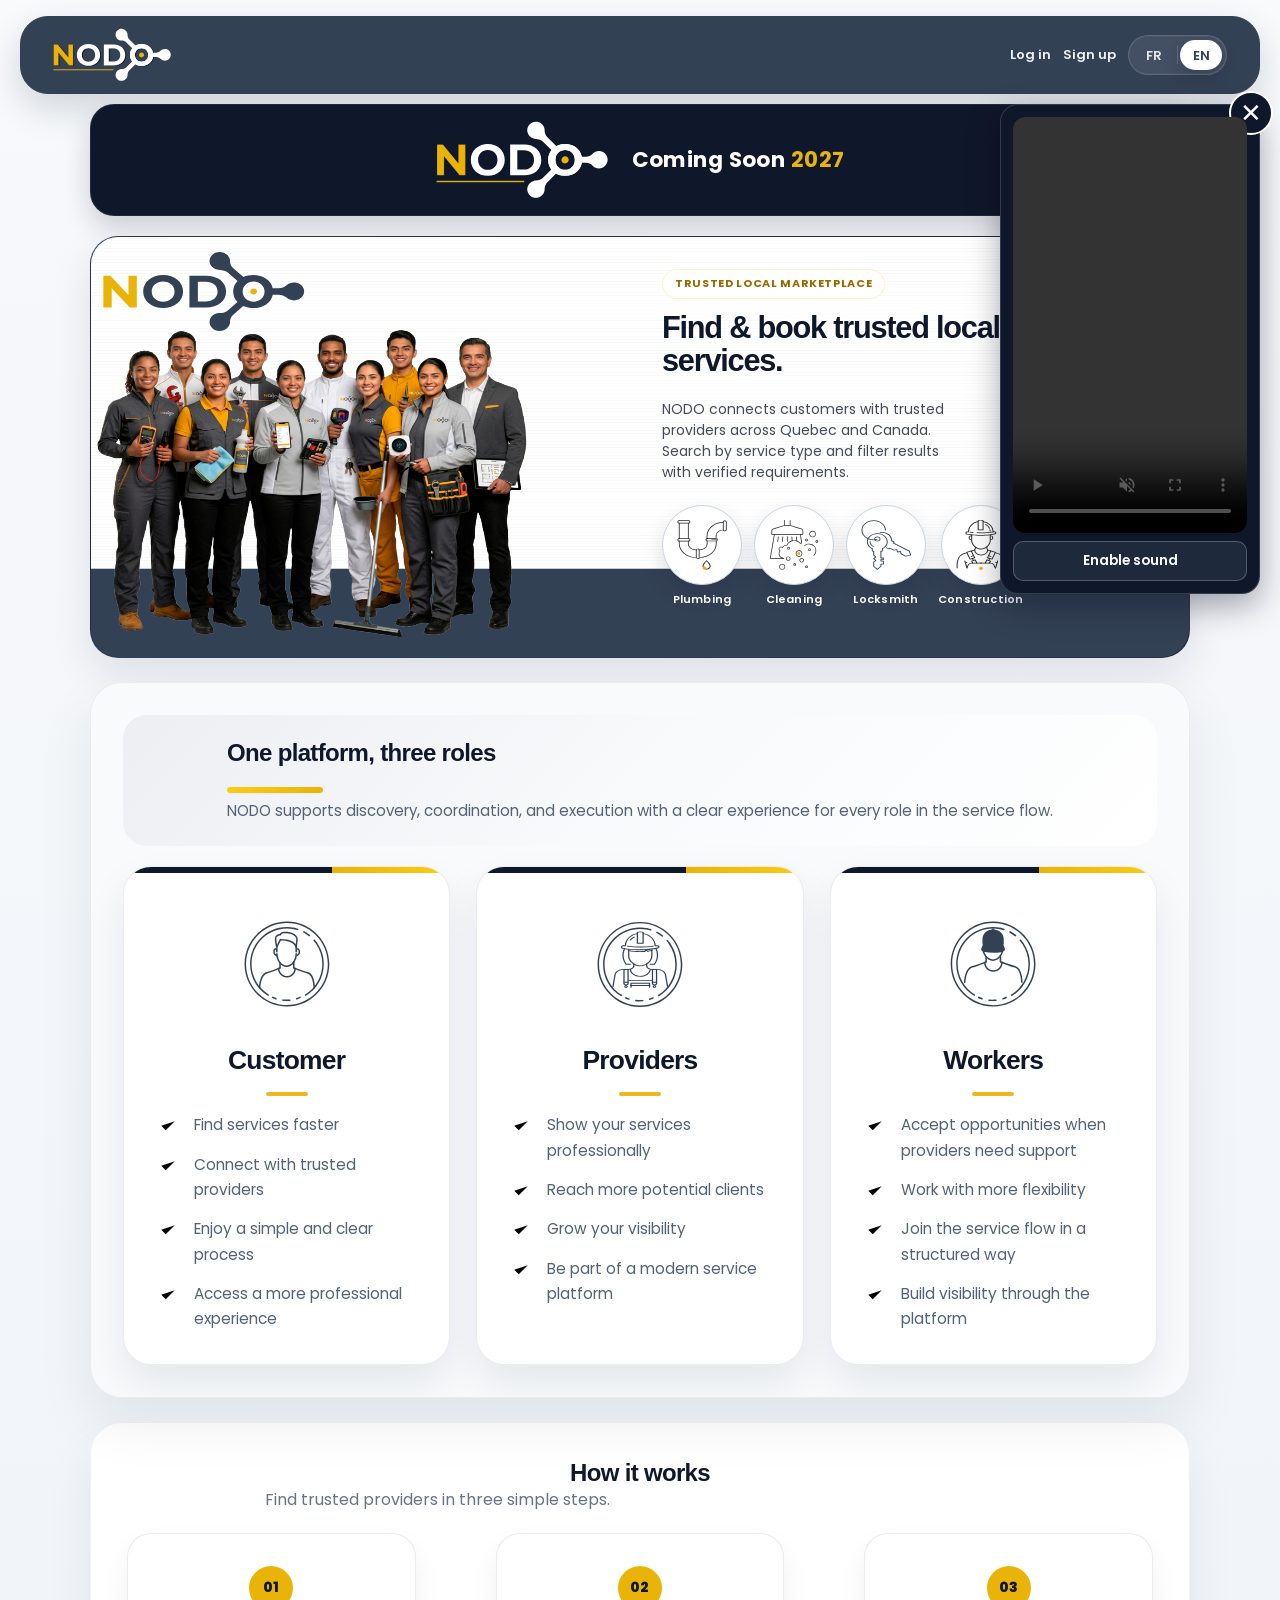
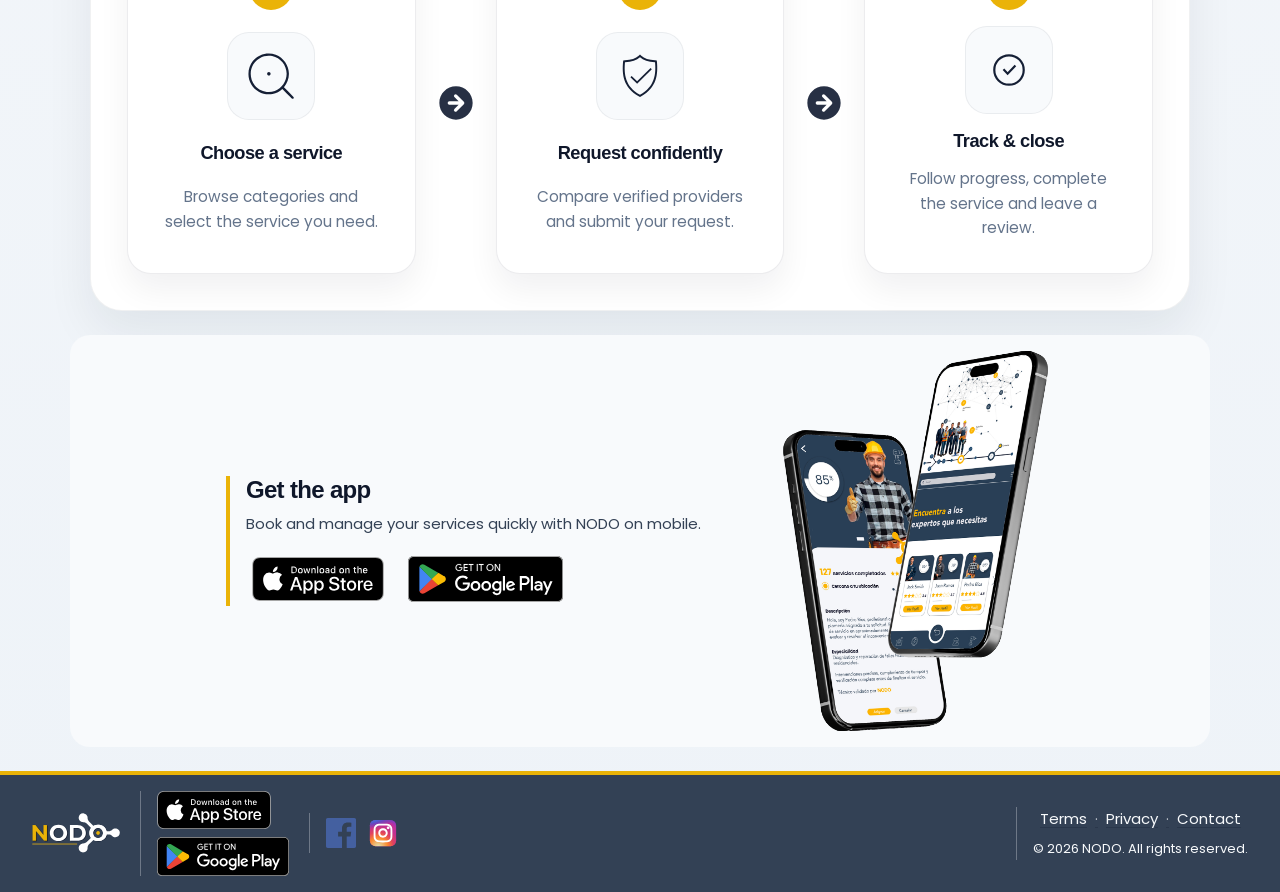
==== commit b1c0b623: "feat(home): add NODO Coming Soon 2027 logo animation Co-authored-by: Copilot <223556219+Copilot@user" ====
--- a/index.html
+++ b/index.html
@@ -54,6 +54,24 @@
 
   <main class="page nodo-page-shell" id="main-content">
     <div class="nodo-public-home nodo-page nodo-stack">
+      <section class="nodo-logo-reveal" aria-labelledby="nodo-logo-reveal-message">
+        <div class="nodo-logo-reveal__canvas" aria-hidden="true">
+          <span class="nodo-logo-reveal__dot nodo-logo-reveal__dot--one"></span>
+          <span class="nodo-logo-reveal__dot nodo-logo-reveal__dot--two"></span>
+          <span class="nodo-logo-reveal__dot nodo-logo-reveal__dot--three"></span>
+          <img
+            src="/static/icons/LogoBL-Am.svg"
+            alt=""
+            class="nodo-logo-reveal__logo"
+            loading="eager"
+          >
+        </div>
+        <p
+          class="nodo-logo-reveal__message"
+          id="nodo-logo-reveal-message"
+        ><span data-i18n="logoRevealMessage">Coming Soon</span> <span class="nodo-logo-reveal__year">2027</span></p>
+      </section>
+
       <section class="nodo-section nodo-hero nodo-hero--dark nodo-fade-in nodo-hero-redesign" id="top">
         <img src="/static/icons/heroteamhome.svg" alt="NODO team" class="nodo-hero-team-img" loading="lazy" data-i18n-alt="teamImage">
         <div class="nodo-hero-overlay">
--- a/static/css/nodo-public-home-recovery.css
+++ b/static/css/nodo-public-home-recovery.css
@@ -9,6 +9,113 @@
 
 .nodo-public-home > .nodo-section + .nodo-section {
   margin-top: 24px;
+}
+
+.nodo-logo-reveal {
+  position: relative;
+  display: flex;
+  align-items: center;
+  justify-content: center;
+  min-height: 112px;
+  gap: 24px;
+  padding: 14px 24px;
+  border: 1px solid rgba(255, 255, 255, 0.08);
+  border-radius: 24px;
+  background: #0f172a;
+  box-shadow: 0 12px 28px rgba(15, 23, 42, 0.18);
+  overflow: hidden;
+}
+
+.nodo-logo-reveal__canvas {
+  position: relative;
+  width: 172px;
+  height: 82px;
+  flex: 0 0 auto;
+}
+
+.nodo-logo-reveal__logo {
+  position: absolute;
+  inset: 0;
+  display: block;
+  width: 100%;
+  height: 100%;
+  object-fit: contain;
+  clip-path: inset(0 100% 0 0);
+  opacity: 0;
+  animation: nodo-logo-reveal-art 2.2s cubic-bezier(0.22, 1, 0.36, 1) 1.1s forwards;
+}
+
+.nodo-logo-reveal__dot {
+  position: absolute;
+  top: 36px;
+  width: 10px;
+  height: 10px;
+  border-radius: 999px;
+  background: #eab308;
+  box-shadow: 0 2px 5px rgba(154, 106, 0, 0.18);
+  opacity: 0;
+  z-index: 1;
+}
+
+.nodo-logo-reveal__dot--one {
+  left: 24px;
+  animation: nodo-logo-dot-one 2.2s ease forwards;
+}
+
+.nodo-logo-reveal__dot--two {
+  left: 81px;
+  animation: nodo-logo-dot-two 2.2s ease forwards;
+}
+
+.nodo-logo-reveal__dot--three {
+  left: 138px;
+  animation: nodo-logo-dot-three 2.2s ease forwards;
+}
+
+.nodo-logo-reveal__message {
+  margin: 0;
+  color: #ffffff;
+  font-size: clamp(1rem, 2vw, 1.35rem);
+  font-weight: 700;
+  letter-spacing: 0.02em;
+  opacity: 0;
+  transform: translateY(8px);
+  animation: nodo-logo-message 0.9s ease-out 2.55s forwards;
+}
+
+.nodo-logo-reveal__year {
+  color: #eab308;
+}
+
+@keyframes nodo-logo-dot-one {
+  0%, 8% { opacity: 0; transform: translate(-8px, 0) scale(0.45); }
+  22%, 58% { opacity: 1; transform: translate(0, 0) scale(1); }
+  82% { opacity: 1; transform: translate(48px, 0) scale(0.75); }
+  100% { opacity: 0; transform: translate(48px, 0) scale(0.35); }
+}
+
+@keyframes nodo-logo-dot-two {
+  0%, 20% { opacity: 0; transform: translateY(-16px) scale(0.45); }
+  36%, 58% { opacity: 1; transform: translateY(0) scale(1); }
+  82% { opacity: 1; transform: translateX(0) scale(0.75); }
+  100% { opacity: 0; transform: translateX(0) scale(0.35); }
+}
+
+@keyframes nodo-logo-dot-three {
+  0%, 32% { opacity: 0; transform: translate(8px, 0) scale(0.45); }
+  48%, 58% { opacity: 1; transform: translate(0, 0) scale(1); }
+  82% { opacity: 1; transform: translate(-48px, 0) scale(0.75); }
+  100% { opacity: 0; transform: translate(-48px, 0) scale(0.35); }
+}
+
+@keyframes nodo-logo-reveal-art {
+  0% { clip-path: inset(0 100% 0 0); opacity: 0; }
+  25% { opacity: 1; }
+  100% { clip-path: inset(0 0 0 0); opacity: 1; }
+}
+
+@keyframes nodo-logo-message {
+  to { opacity: 1; transform: translateY(0); }
 }
 
 /* Get App lives in the footer; remove the nested page padding accumulation. */
@@ -399,6 +506,22 @@
 }
 
 @media (max-width: 640px) {
+  .nodo-logo-reveal {
+    min-height: 126px;
+    flex-direction: column;
+    gap: 4px;
+    padding: 14px 18px;
+  }
+
+  .nodo-logo-reveal__canvas {
+    width: 156px;
+    height: 74px;
+  }
+
+  .nodo-logo-reveal__message {
+    font-size: 1rem;
+  }
+
   .nodo-public-home .nodo-hero-redesign {
     min-height: 560px;
     padding: 24px;
@@ -473,3 +596,17 @@
     color: #EAB308;
   }
 }
+
+@media (prefers-reduced-motion: reduce) {
+  .nodo-logo-reveal__dot {
+    display: none;
+  }
+
+  .nodo-logo-reveal__logo,
+  .nodo-logo-reveal__message {
+    animation: none;
+    clip-path: none;
+    opacity: 1;
+    transform: none;
+  }
+}
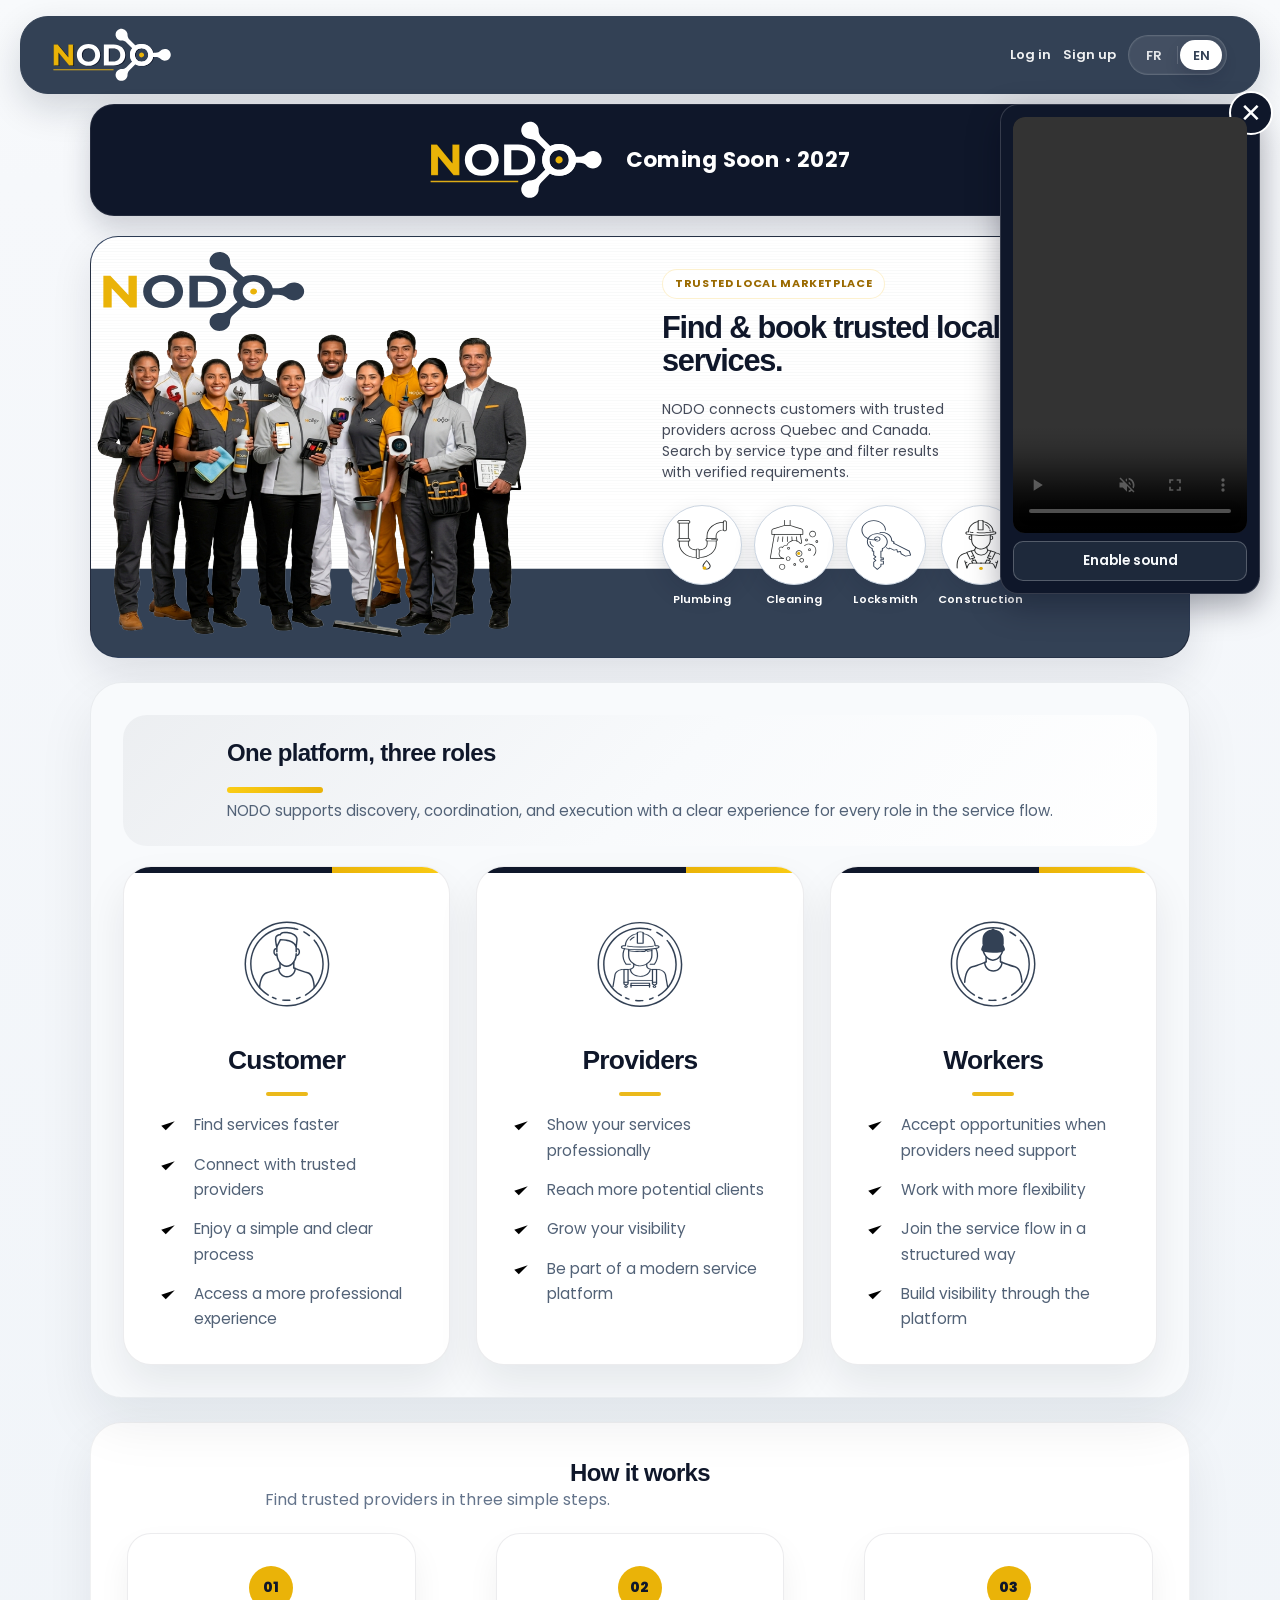
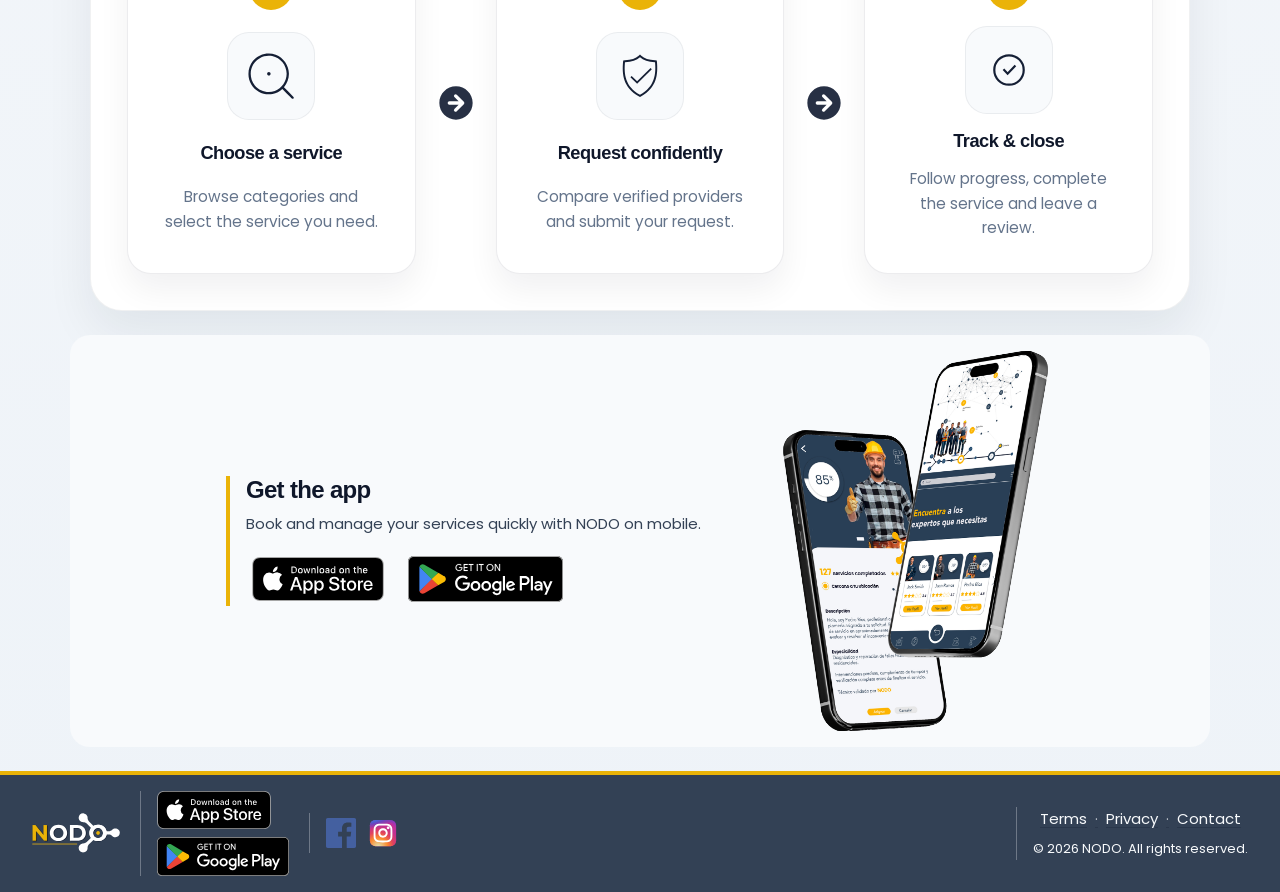
==== commit 0229199a: "style(home): optimize mobile layout and responsive design Co-authored-by: Copilot <223556219+Copilot" ====
--- a/index.html
+++ b/index.html
@@ -69,7 +69,7 @@
         <p
           class="nodo-logo-reveal__message"
           id="nodo-logo-reveal-message"
-        ><span data-i18n="logoRevealMessage">Coming Soon</span> <span class="nodo-logo-reveal__year">2027</span></p>
+        ><span data-i18n="logoRevealMessage">Coming Soon · 2027</span></p>
       </section>
 
       <section class="nodo-section nodo-hero nodo-hero--dark nodo-fade-in nodo-hero-redesign" id="top">
--- a/static/css/nodo-public-home-recovery.css
+++ b/static/css/nodo-public-home-recovery.css
@@ -506,94 +506,428 @@
 }
 
 @media (max-width: 640px) {
+  .nodo-shell--public-home {
+    padding: 8px 12px 0;
+  }
+
+  .nodo-shell--public-home .nodo-header {
+    border-radius: 18px;
+  }
+
+  .nodo-shell--public-home .nodo-header-container--public-home {
+    display: flex;
+    flex-direction: row;
+    align-items: center;
+    justify-content: space-between;
+    flex-wrap: nowrap;
+    min-height: 0;
+    padding: 7px 10px;
+    gap: 6px;
+  }
+
+  .nodo-shell--public-home .nodo-header-left,
+  .nodo-shell--public-home .nodo-header-right {
+    flex-direction: row;
+    align-items: center;
+    min-width: 0;
+  }
+
+  .nodo-shell--public-home .nodo-header-left {
+    flex: 0 0 auto;
+  }
+
+  .nodo-shell--public-home .nodo-header-right.nodo-header-right--public-home {
+    flex: 1 1 auto;
+    justify-content: flex-end;
+    gap: 4px;
+  }
+
+  .nodo-shell--public-home .nodo-link--authenticated {
+    min-height: 26px;
+    padding: 0 6px;
+    font-size: 10px;
+    line-height: 1.15;
+    white-space: nowrap;
+  }
+
+  .nodo-shell--public-home .nodo-logo--public-home .nodo-navbar-logo {
+    width: 74px;
+  }
+
+  .nodo-shell--public-home .lang-toggle {
+    min-height: 26px;
+    padding: 1px;
+  }
+
+  .nodo-shell--public-home .lang-toggle__option {
+    min-width: 28px;
+    min-height: 24px;
+    padding: 0 6px;
+    font-size: 10px;
+  }
+
+  main.nodo-page-shell:has(> .nodo-public-home) {
+    padding: 10px 12px 18px;
+  }
+
+  .nodo-public-home > .nodo-section + .nodo-section {
+    margin-top: 12px;
+  }
+
   .nodo-logo-reveal {
-    min-height: 126px;
+    min-height: 78px;
     flex-direction: column;
-    gap: 4px;
-    padding: 14px 18px;
+    gap: 2px;
+    padding: 8px 12px;
+    border-radius: 16px;
   }
 
   .nodo-logo-reveal__canvas {
-    width: 156px;
-    height: 74px;
+    width: 118px;
+    height: 56px;
   }
 
   .nodo-logo-reveal__message {
-    font-size: 1rem;
+    font-size: 0.72rem;
+    font-weight: 500;
+    opacity: 0.88;
+    letter-spacing: 0.03em;
   }
 
   .nodo-public-home .nodo-hero-redesign {
-    min-height: 560px;
-    padding: 24px;
+    min-height: 0;
+    padding: 0;
+    border-radius: 16px;
+    border-color: rgba(255, 255, 255, 0.08);
+    background: #334155;
+    box-shadow: 0 8px 22px rgba(15, 23, 42, 0.1);
   }
 
   .nodo-public-home .nodo-hero-team-img {
-    min-height: 560px;
+    display: none;
   }
 
   .nodo-public-home .nodo-hero-overlay {
-    justify-content: center;
-    align-items: flex-end;
-    padding: 24px 20px;
+    position: static;
+    inset: auto;
+    justify-content: flex-start;
+    align-items: flex-start;
+    padding: 14px 12px 12px;
+    box-sizing: border-box;
   }
 
   .nodo-public-home .nodo-hero-redesign-copy {
     max-width: none;
     width: 100%;
+    gap: 8px;
+  }
+
+  .nodo-public-home .nodo-hero-redesign-kicker {
+    align-self: flex-start;
+    min-height: 20px;
+    padding: 2px 8px;
+    font-size: 10px;
+    border-color: rgba(250, 204, 21, 0.62);
+    background: rgba(234, 179, 8, 0.14);
+    color: #fef3c7;
+  }
+
+  .nodo-public-home .nodo-hero-redesign-title {
+    margin: 0;
+    color: #ffffff;
+    font-size: clamp(1.32rem, 6.2vw, 1.58rem);
+    line-height: 1.16;
+    text-shadow: none;
+  }
+
+  .nodo-public-home .nodo-hero-redesign-text {
+    color: rgba(248, 250, 252, 0.9);
+    font-size: 0.82rem;
+    line-height: 1.36;
+    max-width: none;
   }
 
   .nodo-public-home .nodo-hero-services {
     display: grid;
     grid-template-columns: repeat(2, minmax(0, 1fr));
-    gap: 14px 12px;
+    gap: 8px;
     width: 100%;
-    margin-top: 8px;
+    margin-top: 2px;
+  }
+
+  .nodo-public-home .nodo-hero-service-item {
+    gap: 6px;
+  }
+
+  .nodo-public-home .nodo-hero-service-card {
+    width: 58px;
+    height: 58px;
+    min-height: 58px;
+    padding: 10px;
+    box-shadow: 0 6px 14px rgba(15, 23, 42, 0.12);
+  }
+
+  .nodo-public-home .nodo-hero-service-card img {
+    width: 34px;
+    height: 34px;
+  }
+
+  .nodo-public-home .nodo-hero-service-label {
+    font-size: 10px;
+    line-height: 1.15;
   }
 
   .nodo-public-home .nodo-role-showcase,
   .nodo-public-home .nodo-how-it-works {
-    padding: 20px;
+    padding: 12px 10px;
+    border: 0;
+    border-radius: 14px;
+    box-shadow: none;
   }
 
   .nodo-public-home .nodo-role-showcase__intro {
-    padding: 16px;
+    padding: 0;
+    background: transparent;
+  }
+
+  .nodo-public-home .nodo-role-showcase__copy {
+    gap: 6px;
+  }
+
+  .nodo-public-home .nodo-role-showcase__text {
+    font-size: 0.8rem;
+    line-height: 1.35;
+  }
+
+  .nodo-public-home .nodo-role-showcase__grid {
+    gap: 8px;
   }
 
   .nodo-public-home .nodo-role-card {
-    padding: 20px;
+    display: grid;
+    grid-template-columns: auto minmax(0, 1fr);
+    column-gap: 10px;
+    row-gap: 6px;
+    padding: 10px;
+    border: 1px solid rgba(15, 23, 42, 0.07);
+    border-radius: 12px;
+    box-shadow: none;
+    background: rgba(255, 255, 255, 0.96);
   }
 
   .nodo-public-home .nodo-role-card__header {
-    padding: var(--nodo-space-4);
+    grid-row: 1;
+    padding: 0;
   }
 
   .nodo-public-home .nodo-role-card__icon {
-    width: 78px;
-    height: 78px;
+    width: 40px;
+    height: 40px;
   }
 
   .nodo-public-home .nodo-role-card__title {
-    font-size: 1.35rem;
+    grid-column: 2;
+    grid-row: 1;
+    align-self: center;
+    margin: 0;
+    font-size: 1rem;
     font-weight: 700;
+    line-height: 1.2;
+  }
+
+  .nodo-public-home .nodo-role-card__underline {
+    display: none;
   }
 
   .nodo-public-home .nodo-role-card__list {
-    gap: 10px;
+    grid-column: 1 / -1;
+    margin: 0;
+    gap: 5px;
   }
 
   .nodo-public-home .nodo-role-card__list-item {
-    grid-template-columns: 18px minmax(0, 1fr);
-    gap: 10px;
+    grid-template-columns: 14px minmax(0, 1fr);
+    gap: 7px;
     color: #334155;
-    font-size: 15.36px;
-    line-height: 23.808px;
+    font-size: 12px;
+    line-height: 1.32;
   }
 
   .nodo-public-home .nodo-role-check {
-    width: 18px;
-    height: 18px;
+    width: 14px;
+    height: 14px;
     margin-top: 0;
     color: #EAB308;
+  }
+
+  .nodo-public-home .nodo-how-it-works__header {
+    gap: 4px;
+    text-align: left;
+    align-items: flex-start;
+  }
+
+  .nodo-public-home .nodo-how-it-works__subtitle {
+    font-size: 0.8rem;
+    line-height: 1.35;
+  }
+
+  .nodo-public-home .nodo-how-it-works__flow {
+    gap: 6px;
+  }
+
+  .nodo-public-home .nodo-how-it-works__card {
+    grid-template-columns: auto auto minmax(0, 1fr);
+    align-items: center;
+    justify-items: start;
+    gap: 6px;
+    min-height: 0;
+    padding: 8px 9px;
+    border: 1px solid rgba(15, 23, 42, 0.07);
+    border-radius: 10px;
+    box-shadow: none;
+    text-align: left;
+    background: rgba(248, 250, 252, 0.86);
+  }
+
+  .nodo-public-home .nodo-how-it-works__number {
+    width: 26px;
+    height: 26px;
+    font-size: 0.68rem;
+    letter-spacing: 0.02em;
+  }
+
+  .nodo-public-home .nodo-how-it-works__icon-wrap {
+    width: 28px;
+    height: 28px;
+    border-radius: 8px;
+    background: transparent;
+    padding: 0;
+    box-shadow: none;
+  }
+
+  .nodo-public-home .nodo-how-it-works__icon {
+    width: 20px;
+    height: 20px;
+  }
+
+  .nodo-public-home .nodo-how-it-works__card-title {
+    margin: 0;
+    font-size: 0.83rem;
+    line-height: 1.25;
+  }
+
+  .nodo-public-home .nodo-how-it-works__card-text {
+    grid-column: 3;
+    margin: 0;
+    font-size: 0.75rem;
+    line-height: 1.3;
+  }
+
+  .nodo-footer--home .nodo-footer__promo-wrap {
+    padding: 0 0 8px;
+  }
+
+  .nodo-footer--home .nodo-footer__promo {
+    row-gap: 8px;
+    padding: 10px;
+    border-radius: 14px;
+  }
+
+  .nodo-footer--home .nodo-footer__content {
+    border-top-width: 2px;
+    padding-top: 10px;
+  }
+
+  .nodo-footer--home .nodo-footer__title {
+    margin-bottom: 4px;
+    font-size: 1rem;
+  }
+
+  .nodo-footer--home .nodo-footer__text {
+    margin: 0 0 8px;
+    font-size: 0.8rem;
+    line-height: 1.34;
+  }
+
+  .nodo-footer--home .nodo-footer__promo .nodo-footer__buttons {
+    margin-top: 0;
+    gap: 6px;
+  }
+
+  .nodo-footer--home .nodo-footer__artwork {
+    display: none;
+  }
+
+  .nodo-footer .nodo-footer__home-strip {
+    padding: 8px 0;
+  }
+
+  .nodo-footer .nodo-footer__home-store-links {
+    display: none;
+  }
+
+  .nodo-footer .nodo-footer__home-inner {
+    grid-template-columns: minmax(0, 1fr) auto;
+    justify-items: stretch;
+    align-items: center;
+    gap: 6px 10px;
+  }
+
+  .nodo-footer .nodo-footer__home-group + .nodo-footer__home-group {
+    border-left: 0;
+    padding-left: 0;
+  }
+
+  .nodo-footer .nodo-footer__home-group--brand {
+    justify-self: start;
+    justify-content: flex-start;
+  }
+
+  .nodo-footer .nodo-footer__home-brand img {
+    height: 30px;
+  }
+
+  .nodo-footer .nodo-footer__home-social {
+    justify-self: end;
+    justify-content: flex-end;
+    gap: 10px;
+  }
+
+  .nodo-footer .nodo-footer__social-link {
+    width: 26px;
+    height: 26px;
+  }
+
+  .nodo-footer .nodo-footer__home-legal {
+    grid-column: 1 / -1;
+    justify-self: center;
+    width: 100%;
+    gap: 4px;
+    text-align: center;
+  }
+
+  .nodo-footer .nodo-footer__home-links {
+    width: 100%;
+    flex-wrap: wrap;
+    justify-content: center;
+    font-size: 12px;
+    line-height: 1.2;
+  }
+
+  .nodo-footer .nodo-footer__home-links a {
+    font-size: 12px;
+    white-space: nowrap;
+  }
+
+  .nodo-footer .nodo-footer__home-links a + a::before {
+    margin: 0 6px;
+  }
+
+  .nodo-footer .nodo-footer__home-copyright {
+    width: 100%;
+    font-size: 11px;
+    line-height: 1.25;
+    text-align: center;
   }
 }
 
--- a/static/css/nodo-home-video.css
+++ b/static/css/nodo-home-video.css
@@ -119,10 +119,26 @@
 }
 
 @media (max-width: 640px) {
+  body:has(.nodo-public-home) .nodo-video-launcher {
+    right: 10px;
+    bottom: calc(10px + env(safe-area-inset-bottom));
+    min-height: 38px;
+    padding: 8px 12px;
+    font-size: 0.74rem;
+    max-width: min(46vw, 182px);
+    white-space: normal;
+    text-align: center;
+  }
+
   .nodo-video-launcher {
     top: auto;
     right: 12px;
     bottom: 12px;
+  }
+
+  body:has(.nodo-public-home) .nodo-floating-video {
+    right: 10px;
+    bottom: calc(10px + env(safe-area-inset-bottom));
   }
 
   .nodo-floating-video {
@@ -141,6 +157,10 @@
     max-height: calc(100dvh - 24px);
   }
 
+  body:has(.nodo-public-home) .nodo-floating-video__panel {
+    width: min(188px, calc(100vw - 20px));
+  }
+
   .nodo-floating-video__player {
     max-height: calc(100dvh - 48px);
   }
